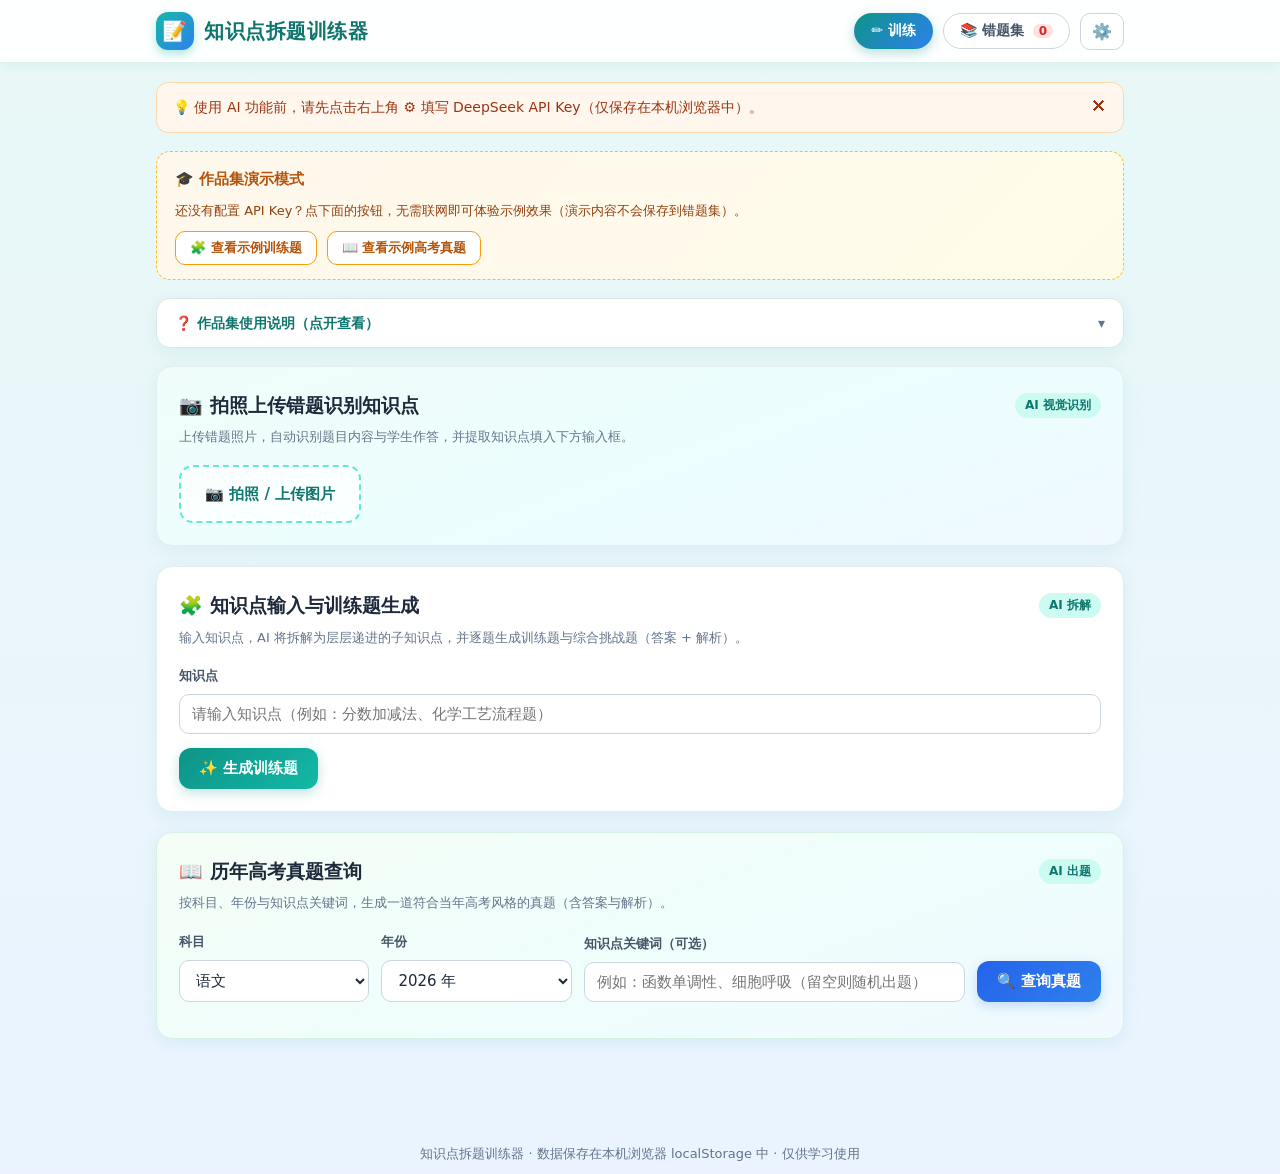
==== demo-知识点拆题训练器/index.html @ c3b42679 "Add demo-知识点拆题训练器/index.html" ====
<!DOCTYPE html>
<html lang="zh-CN">
<head>
<meta charset="UTF-8">
<meta name="viewport" content="width=device-width, initial-scale=1.0">
<title>知识点拆题训练器</title>
<style>
:root{
  --primary:#0d9488;
  --primary-dark:#0f766e;
  --primary-light:#ccfbf1;
  --blue:#2f80ed;
  --ink:#1e293b;
  --ink-2:#475569;
  --muted:#64748b;
  --danger:#ef4444;
  --radius:16px;
  --shadow:0 4px 18px rgba(13,148,136,.08);
}
*{box-sizing:border-box;margin:0;padding:0}
html{scroll-behavior:smooth}
body{
  font-family:"PingFang SC","Microsoft YaHei","Hiragino Sans GB","Segoe UI",system-ui,-apple-system,sans-serif;
  background:linear-gradient(180deg,#e8f8f6 0%,#eaf3ff 100%);
  color:var(--ink);
  min-height:100vh;
  line-height:1.75;
}
/* ===== 顶栏 ===== */
.app-header{
  position:sticky;top:0;z-index:50;
  background:rgba(255,255,255,.92);
  backdrop-filter:blur(8px);
  box-shadow:0 2px 12px rgba(15,118,110,.08);
}
.header-inner{
  max-width:1000px;margin:0 auto;padding:12px 16px;
  display:flex;align-items:center;gap:10px;flex-wrap:wrap;
}
.brand{display:flex;align-items:center;gap:10px;font-size:20px;font-weight:800;color:var(--primary-dark);letter-spacing:.5px}
.brand .logo{
  width:38px;height:38px;border-radius:12px;flex:none;
  background:linear-gradient(135deg,#14b8a6,#2f80ed);
  display:flex;align-items:center;justify-content:center;font-size:20px;color:#fff;
  box-shadow:0 4px 10px rgba(20,184,166,.35);
}
.nav-spacer{flex:1}
.nav-btn{
  border:1px solid #cbd5e1;background:#fff;color:var(--ink-2);
  border-radius:999px;padding:8px 16px;font-size:14px;cursor:pointer;
  transition:.2s;font-weight:600;font-family:inherit;
}
.nav-btn:hover{border-color:var(--primary);color:var(--primary)}
.nav-btn.active{
  background:linear-gradient(135deg,#0d9488,#2f80ed);color:#fff;border-color:transparent;
  box-shadow:0 4px 12px rgba(13,148,136,.3);
}
.nav-btn .badge{
  display:inline-block;min-width:20px;padding:0 6px;margin-left:4px;
  border-radius:999px;background:#fee2e2;color:#dc2626;font-size:12px;font-weight:700;
}
.nav-btn.active .badge{background:#fff;color:var(--primary-dark)}
.icon-btn{
  background:#fff;border:1px solid #cbd5e1;border-radius:10px;padding:8px 11px;
  font-size:16px;cursor:pointer;transition:.2s;
}
.icon-btn:hover{border-color:var(--primary);transform:rotate(10deg)}
/* ===== 布局 ===== */
.container{max-width:1000px;margin:0 auto;padding:20px 16px 50px}
.view{display:none}
.view.active{display:block;animation:fadeIn .25s ease}
@keyframes fadeIn{from{opacity:0;transform:translateY(6px)}to{opacity:1;transform:none}}
.notice{
  display:flex;gap:10px;align-items:center;flex-wrap:wrap;
  background:#fff7ed;border:1px solid #fed7aa;color:#9a3412;
  border-radius:12px;padding:12px 16px;margin-bottom:18px;font-size:14px;
}
.notice .close{margin-left:auto;cursor:pointer;background:none;border:none;font-size:16px;color:#9a3412}
/* ===== 卡片 ===== */
.card{
  background:#fff;border-radius:var(--radius);box-shadow:var(--shadow);
  padding:22px;margin-bottom:20px;border:1px solid #e2eef0;
}
.card h2{font-size:19px;font-weight:800;display:flex;align-items:center;gap:8px;flex-wrap:wrap;margin-bottom:4px}
.card .sub{color:var(--muted);font-size:13px;margin-bottom:16px}
.card.photo-card{background:linear-gradient(160deg,#f0fdfa 0%,#ecfeff 55%,#f0f9ff 100%)}
.card.exam-card{background:linear-gradient(160deg,#f4fdf6 0%,#effefc 55%,#f0f9ff 100%);border-color:#d7f0e2}
.tag{
  display:inline-block;font-size:12px;font-weight:700;color:var(--primary-dark);
  background:var(--primary-light);border-radius:999px;padding:2px 10px;margin-left:auto;flex:none;
}
/* ===== 按钮 ===== */
.btn{
  display:inline-flex;align-items:center;justify-content:center;gap:6px;
  border:none;cursor:pointer;border-radius:12px;padding:11px 20px;
  font-size:15px;font-weight:700;transition:.2s;color:#fff;font-family:inherit;
  background:linear-gradient(135deg,#0d9488,#14b8a6);
  box-shadow:0 4px 12px rgba(13,148,136,.25);
}
.btn:hover:not(:disabled){transform:translateY(-1px);box-shadow:0 6px 16px rgba(13,148,136,.35)}
.btn:disabled{opacity:.65;cursor:not-allowed;transform:none;box-shadow:none}
.btn.blue{background:linear-gradient(135deg,#2563eb,#2f80ed);box-shadow:0 4px 12px rgba(47,128,237,.25)}
.btn.outline{background:#fff;color:var(--primary-dark);border:1.5px solid var(--primary);box-shadow:none}
.btn.danger{background:linear-gradient(135deg,#f43f5e,#ef4444);box-shadow:0 4px 12px rgba(239,68,68,.22)}
.btn.sm{padding:7px 14px;font-size:13px;border-radius:10px}
/* ===== 上传 ===== */
.upload-row{display:flex;gap:12px;flex-wrap:wrap}
.upload-btn{
  display:inline-flex;align-items:center;gap:8px;
  border:2px dashed #5eead4;background:rgba(255,255,255,.72);
  color:var(--primary-dark);font-weight:700;font-size:15px;
  border-radius:14px;padding:14px 24px;cursor:pointer;transition:.2s;
}
.upload-btn:hover{background:#ccfbf1;border-color:var(--primary)}
.upload-btn input{display:none}
.preview-wrap{margin-top:16px;display:none}
.preview-wrap.show{display:flex;gap:16px;align-items:flex-start;flex-wrap:wrap}
.preview-box{position:relative}
.preview-box img{
  max-width:260px;width:100%;border-radius:12px;display:block;
  border:1px solid #d1e6e3;box-shadow:0 4px 12px rgba(13,148,136,.12);
}
.clear-img{
  position:absolute;top:-8px;right:-8px;width:26px;height:26px;border-radius:50%;
  background:#ef4444;color:#fff;border:none;cursor:pointer;font-size:14px;line-height:1;
  box-shadow:0 2px 6px rgba(239,68,68,.4);
}
.recognize-status{font-size:13px;color:var(--muted);margin-top:10px}
.recognize-status.err{color:#dc2626;font-weight:600}
.recognize-status.ok{color:#059669;font-weight:600}
/* ===== 表单 ===== */
.field{margin-bottom:14px}
.field label{display:block;font-size:13px;font-weight:700;color:var(--ink-2);margin-bottom:6px}
input[type=text],input[type=password],select,textarea{
  width:100%;border:1.5px solid #cbd5e1;border-radius:10px;padding:10px 12px;
  font-size:15px;font-family:inherit;color:var(--ink);background:#fff;transition:.2s;
}
input:focus,select:focus,textarea:focus{outline:none;border-color:var(--primary);box-shadow:0 0 0 3px rgba(13,148,136,.15)}
textarea{resize:vertical;min-height:64px}
.readonly-field{background:#f8fafc;border-color:#e2e8f0;color:var(--ink-2)}
.grid-2{display:grid;grid-template-columns:1fr 1fr;gap:14px}
@media(max-width:640px){.grid-2{grid-template-columns:1fr}}
/* ===== 输出区 ===== */
.output{
  margin-top:18px;border-radius:14px;border:1px solid #dbe7e9;background:#fbfefe;
  padding:18px;max-height:500px;overflow-y:auto;font-size:15px;
}
.output:empty{display:none}
.markdown-body h2{font-size:18px;margin:16px 0 8px;padding-left:10px;border-left:4px solid var(--primary);color:var(--primary-dark)}
.markdown-body h3{font-size:16px;margin:14px 0 6px;color:var(--blue)}
.markdown-body h4{font-size:15px;margin:12px 0 6px;color:var(--primary-dark)}
.markdown-body p{margin:6px 0}
.markdown-body ul,.markdown-body ol{margin:6px 0 6px 22px}
.markdown-body li{margin:3px 0}
.markdown-body strong{color:var(--primary-dark)}
.markdown-body code{background:#eef2ff;color:#4338ca;border-radius:4px;padding:1px 5px;font-size:13px}
.markdown-body pre{background:#0f172a;color:#e2e8f0;border-radius:10px;padding:12px;overflow-x:auto;margin:8px 0}
.markdown-body pre code{background:none;color:inherit;padding:0}
.placeholder{color:var(--muted);text-align:center;padding:28px 10px;font-size:14px}
.error-box{
  background:#fef2f2;border:1px solid #fecaca;color:#b91c1c;
  border-radius:10px;padding:12px 14px;font-size:14px;
}
.big-spinner{
  width:34px;height:34px;border:4px solid #c7f5ec;border-top-color:var(--primary);
  border-radius:50%;margin:0 auto 12px;animation:spin .8s linear infinite;
}
@keyframes spin{to{transform:rotate(360deg)}}
/* ===== 真题查询行 ===== */
.exam-row{display:grid;grid-template-columns:1fr 1fr 2fr auto;gap:12px;align-items:end}
@media(max-width:760px){.exam-row{grid-template-columns:1fr 1fr}}
@media(max-width:520px){.exam-row{grid-template-columns:1fr}}
/* ===== 错题集 ===== */
.collection-head{display:flex;align-items:center;gap:10px;flex-wrap:wrap;margin-bottom:18px}
.collection-head h2{font-size:20px;color:var(--primary-dark)}
.collection-head .badge{
  display:inline-block;min-width:22px;padding:2px 8px;border-radius:999px;
  background:var(--primary-light);color:var(--primary-dark);font-size:13px;font-weight:700;
}
.empty-state{
  text-align:center;padding:56px 20px;color:var(--muted);
  background:#fff;border-radius:var(--radius);border:2px dashed #c7d6d8;font-size:15px;
}
.empty-state .icon{font-size:52px;margin-bottom:12px}
.record-card{
  background:#fff;border-radius:var(--radius);box-shadow:var(--shadow);
  border:1px solid #e2eef0;padding:16px;margin-bottom:14px;
  display:flex;gap:16px;align-items:flex-start;flex-wrap:wrap;
}
.record-card .thumb{
  width:150px;max-width:100%;border-radius:10px;overflow:hidden;flex:none;
  background:#f1f5f9;border:1px solid #e2e8f0;
}
.record-card .thumb img{width:150px;max-width:100%;height:auto;display:block}
.record-card .thumb .no-img{height:84px;display:flex;align-items:center;justify-content:center;font-size:30px;color:#94a3b8}
.record-info{flex:1;min-width:220px}
.record-info .kp{font-weight:800;font-size:16px;color:var(--primary-dark);margin-bottom:4px}
.record-info .date{font-size:13px;color:var(--muted);margin-bottom:10px}
.record-actions{display:flex;gap:8px;flex:none}
@media(max-width:520px){.record-actions{width:100%}.record-actions .btn{flex:1}}
.collection-foot{margin-top:22px;text-align:center}
/* ===== 弹窗 ===== */
.modal-overlay{
  position:fixed;inset:0;background:rgba(15,23,42,.5);z-index:100;
  display:none;align-items:center;justify-content:center;padding:16px;
  backdrop-filter:blur(2px);
}
.modal-overlay.show{display:flex}
.modal{
  background:#fff;border-radius:18px;width:100%;max-width:680px;max-height:88vh;
  display:flex;flex-direction:column;overflow:hidden;box-shadow:0 20px 50px rgba(0,0,0,.25);
  animation:pop .2s ease;
}
@keyframes pop{from{transform:scale(.94);opacity:0}to{transform:scale(1);opacity:1}}
.modal-head{
  display:flex;align-items:center;gap:10px;padding:14px 20px;flex:none;
  border-bottom:1px solid #e2e8f0;background:linear-gradient(135deg,#f0fdfa,#eff6ff);
}
.modal-head h3{font-size:17px;flex:1}
.modal-close{background:none;border:none;font-size:22px;cursor:pointer;color:var(--muted);line-height:1}
.modal-close:hover{color:var(--danger)}
.modal-body{padding:18px 20px;overflow-y:auto;font-size:15px}
.modal-foot{padding:14px 20px;border-top:1px solid #e2e8f0;display:flex;gap:10px;justify-content:flex-end;flex:none}
.modal-overlay.confirm .modal{max-width:420px}
.confirm-msg{font-size:15px;color:var(--ink-2)}
/* ===== Toast ===== */
.toast{
  position:fixed;left:50%;bottom:28px;transform:translateX(-50%) translateY(20px);
  background:#0f172a;color:#fff;padding:11px 20px;border-radius:999px;
  font-size:14px;box-shadow:0 8px 24px rgba(0,0,0,.25);z-index:200;
  opacity:0;pointer-events:none;transition:.3s;max-width:90vw;text-align:center;
}
.toast.show{opacity:1;transform:translateX(-50%) translateY(0)}
.toast.success{background:#059669}
.toast.error{background:#dc2626}
.demo-bar{
  display:flex;flex-direction:column;gap:8px;
  background:linear-gradient(135deg,#fff7ed,#fefce8);
  border:1px dashed #fbbf24;border-radius:14px;padding:14px 18px;margin-bottom:18px;
}
.demo-bar .demo-title{font-weight:800;color:#b45309;font-size:15px}
.demo-bar p{font-size:13px;color:#92400e;margin:0}
.demo-btns{display:flex;gap:10px;flex-wrap:wrap}
.demo-bar .btn.outline{border-color:#f59e0b;color:#b45309}
.demo-bar .btn.outline:hover{background:#fef3c7}
.help-card{
  background:#fff;border:1px solid #dbe7e9;border-radius:14px;
  padding:12px 18px;margin-bottom:18px;box-shadow:var(--shadow);
}
.help-card summary{
  cursor:pointer;font-weight:700;color:var(--primary-dark);font-size:14px;
  list-style:none;display:flex;align-items:center;gap:6px;
}
.help-card summary::-webkit-details-marker{display:none}
.help-card summary::after{content:"▾";margin-left:auto;color:var(--muted);transition:.2s}
.help-card[open] summary::after{transform:rotate(180deg)}
.help-card ol{margin:10px 0 4px 20px;font-size:14px;color:var(--ink-2)}
.help-card li{margin:6px 0}
.help-card code{background:#eef2ff;color:#4338ca;border-radius:4px;padding:1px 5px;font-size:13px}
.demo-note{font-size:12px;color:var(--muted);margin-top:12px;padding-top:10px;border-top:1px dashed #dbe7e9;font-style:italic}
footer{margin-top:26px;text-align:center;color:var(--muted);font-size:13px;padding:8px}
</style>
</head><body>

<header class="app-header">
  <div class="header-inner">
    <div class="brand"><span class="logo">📝</span>知识点拆题训练器</div>
    <div class="nav-spacer"></div>
    <button class="nav-btn active" id="navTrainBtn">✏️ 训练</button>
    <button class="nav-btn" id="navCollectionBtn">📚 错题集 <span class="badge" id="collBadge">0</span></button>
    <button class="icon-btn" id="settingsBtn" title="设置" aria-label="设置">⚙️</button>
  </div>
</header>

<main class="container">
  <div class="notice" id="apiNotice">
    <span>💡 使用 AI 功能前，请先点击右上角 <b>⚙️</b> 填写 DeepSeek API Key（仅保存在本机浏览器中）。</span>
    <button class="close" type="button" aria-label="关闭提示">✕</button>
  </div>

  <div class="demo-bar" id="demoBar">
    <div class="demo-title">🎓 作品集演示模式</div>
    <p>还没有配置 API Key？点下面的按钮，无需联网即可体验示例效果（演示内容不会保存到错题集）。</p>
    <div class="demo-btns">
      <button class="btn outline sm" id="demoTrainBtn" type="button">🧩 查看示例训练题</button>
      <button class="btn outline sm" id="demoExamBtn" type="button">📖 查看示例高考真题</button>
    </div>
  </div>

  <details class="help-card" id="helpCard">
    <summary>❓ 作品集使用说明（点开查看）</summary>
    <ol>
      <li>这是一个<b>单文件网页</b>：把本文件发给任何人，用浏览器双击即可打开，无需安装任何软件。</li>
      <li>AI 生成功能需要 DeepSeek API Key：点右上角 <b>⚙️ 设置</b> 填写并保存（Key 只保存在本机浏览器，不会上传到任何服务器）。</li>
      <li>没有 Key 时，可先使用上面的「作品集演示模式」查看内置示例效果。</li>
      <li>想生成网址发给别人：把本文件拖到 <b>Netlify Drop</b>（app.netlify.com/drop），或上传到 <b>GitHub Pages</b> / <b>Gitee Pages</b>，即可获得可分享的网址。</li>
      <li>错题记录与图片保存在浏览器 localStorage 中，清除浏览器数据会一并删除，请注意。</li>
    </ol>
  </details>

  <!-- ===== 训练视图 ===== -->
  <div class="view active" id="viewTrain">

    <!-- 模块1：拍照上传错题识别知识点 -->
    <section class="card photo-card">
      <h2>📷 拍照上传错题识别知识点 <span class="tag">AI 视觉识别</span></h2>
      <p class="sub">上传错题照片，自动识别题目内容与学生作答，并提取知识点填入下方输入框。</p>
      <div class="upload-row">
        <label class="upload-btn">📷 拍照 / 上传图片
          <input type="file" id="imageInput" accept="image/*">
        </label>
      </div>
      <div class="preview-wrap" id="previewWrap">
        <div class="preview-box">
          <img id="previewImg" alt="错题图片预览">
          <button class="clear-img" id="clearImgBtn" title="清除图片" type="button">✕</button>
        </div>
        <div style="flex:1;min-width:220px">
          <button class="btn outline sm" id="recognizeBtn">🔄 重新识别</button>
          <div class="recognize-status" id="recognizeStatus">上传图片后将自动识别知识点…</div>
        </div>
      </div>
      <div class="grid-2" id="recognizeResult" style="display:none;margin-top:18px">
        <div class="field" style="grid-column:1/-1">
          <label>📄 题目原文（识别结果）</label>
          <textarea id="recQuestion" rows="4" class="readonly-field" readonly placeholder="识别到的题目原文"></textarea>
        </div>
        <div class="field">
          <label>✍️ 学生答案</label>
          <input type="text" id="recStudent" class="readonly-field" readonly placeholder="—">
        </div>
        <div class="field">
          <label>✅ 正确答案</label>
          <input type="text" id="recCorrect" class="readonly-field" readonly placeholder="—">
        </div>
      </div>
    </section>

    <!-- 模块2：知识点输入与训练题生成 -->
    <section class="card">
      <h2>🧩 知识点输入与训练题生成 <span class="tag">AI 拆解</span></h2>
      <p class="sub">输入知识点，AI 将拆解为层层递进的子知识点，并逐题生成训练题与综合挑战题（答案 + 解析）。</p>
      <div class="field">
        <label for="kpInput">知识点</label>
        <input type="text" id="kpInput" placeholder="请输入知识点（例如：分数加减法、化学工艺流程题）">
      </div>
      <button class="btn" id="genBtn" type="button">✨ 生成训练题</button>
      <div class="output markdown-body" id="trainOutput"></div>
    </section>

    <!-- 模块3：历年高考真题查询 -->
    <section class="card exam-card">
      <h2>📖 历年高考真题查询 <span class="tag">AI 出题</span></h2>
      <p class="sub">按科目、年份与知识点关键词，生成一道符合当年高考风格的真题（含答案与解析）。</p>
      <div class="exam-row">
        <div class="field">
          <label for="subjectSel">科目</label>
          <select id="subjectSel"></select>
        </div>
        <div class="field">
          <label for="yearSel">年份</label>
          <select id="yearSel"></select>
        </div>
        <div class="field">
          <label for="keywordInput">知识点关键词（可选）</label>
          <input type="text" id="keywordInput" placeholder="例如：函数单调性、细胞呼吸（留空则随机出题）">
        </div>
        <div class="field">
          <button class="btn blue" id="examBtn" type="button" style="width:100%">🔍 查询真题</button>
        </div>
      </div>
      <div class="output markdown-body" id="examOutput"></div>
    </section>
  </div>

  <!-- ===== 错题集视图 ===== -->
  <div class="view" id="viewCollection">
    <div class="collection-head">
      <h2>📚 错题集</h2>
      <span class="badge" id="collBadge2">0</span>
      <div class="nav-spacer"></div>
    </div>
    <div id="collectionList"></div>
    <div class="collection-foot">
      <button class="btn danger" id="clearAllBtn" type="button">🗑️ 清空全部</button>
    </div>
  </div>
</main>

<footer>知识点拆题训练器 · 数据保存在本机浏览器 localStorage 中 · 仅供学习使用</footer>

<!-- ===== 详情弹窗 ===== -->
<div class="modal-overlay" id="detailModal">
  <div class="modal">
    <div class="modal-head">
      <h3 id="detailTitle">📄 错题详情</h3>
      <button class="modal-close" type="button" aria-label="关闭">✕</button>
    </div>
    <div class="modal-body">
      <div class="markdown-body" id="detailBody"></div>
    </div>
  </div>
</div>

<!-- ===== 确认弹窗 ===== -->
<div class="modal-overlay confirm" id="confirmModal">
  <div class="modal">
    <div class="modal-head">
      <h3 id="confirmTitle">确认操作</h3>
      <button class="modal-close" type="button" aria-label="关闭">✕</button>
    </div>
    <div class="modal-body"><p class="confirm-msg" id="confirmMsg"></p></div>
    <div class="modal-foot">
      <button class="btn outline sm" id="confirmCancel" type="button">取消</button>
      <button class="btn danger sm" id="confirmOk" type="button">确定</button>
    </div>
  </div>
</div>

<!-- ===== 设置弹窗 ===== -->
<div class="modal-overlay" id="settingsModal">
  <div class="modal">
    <div class="modal-head">
      <h3>⚙️ 设置</h3>
      <button class="modal-close" type="button" aria-label="关闭">✕</button>
    </div>
    <div class="modal-body">
      <div class="field">
        <label for="apiKeyInput">DeepSeek API Key</label>
        <input type="password" id="apiKeyInput" placeholder="sk-..." autocomplete="off">
      </div>
      <div class="field">
        <label for="apiBaseInput">API 地址</label>
        <input type="text" id="apiBaseInput" placeholder="https://api.deepseek.com">
      </div>
      <div class="field">
        <label for="modelInput">模型名称</label>
        <input type="text" id="modelInput" placeholder="deepseek-chat">
      </div>
      <p style="font-size:13px;color:var(--muted)">🔒 以上设置仅保存在当前浏览器的 localStorage 中，不会上传到其他服务器。若你的 DeepSeek 服务支持视觉模型，可在“模型名称”中填写对应模型以启用图片识别。</p>
    </div>
    <div class="modal-foot">
      <button class="btn outline sm" data-close="settingsModal" type="button">取消</button>
      <button class="btn sm" id="saveSettingsBtn" type="button">💾 保存设置</button>
    </div>
  </div>
</div>
<script>
'use strict';
/* ===================== 常量与全局状态 ===================== */
var LS_KEY='kpt_api_key';
var LS_BASE='kpt_api_base';
var LS_MODEL='kpt_model';
var LS_ITEMS='kpt_error_items';

var currentImageSend=null;   // 用于发送识别的压缩图片（Base64）
var currentImageStore=null;  // 用于预览与存入错题集的压缩图片（Base64）
var confirmAction=null;

function $(id){ return document.getElementById(id); }

/* ===================== 工具函数 ===================== */
function escapeHtml(s){
  return String(s==null?'':s)
    .replace(/&/g,'&amp;').replace(/</g,'&lt;').replace(/>/g,'&gt;')
    .replace(/"/g,'&quot;').replace(/'/g,'&#39;');
}
function inlineMd(text){
  return escapeHtml(text)
    .replace(/`([^`]+)`/g,'<code>$1</code>')
    .replace(/\*\*([^*]+)\*\*/g,'<strong>$1</strong>')
    .replace(/\*([^*]+)\*/g,'<em>$1</em>');
}
function renderMarkdown(md){
  if(!md) return '';
  var lines=String(md).replace(/\r\n?/g,'\n').split('\n');
  var html='', inCode=false, code=[], listType=null, para=[];
  function closeList(){ if(listType){ html+=(listType==='ul'?'</ul>':'</ol>'); listType=null; } }
  function flushPara(){
    if(para.length){
      html+='<p>'+para.map(function(l){ return inlineMd(l.replace(/\\\s*$/,'')); }).join('<br>')+'</p>';
      para=[];
    }
  }
  function flushCode(){ if(inCode){ html+='<pre><code>'+escapeHtml(code.join('\n'))+'</code></pre>'; code=[]; inCode=false; } }
  for(var i=0;i<lines.length;i++){
    var raw=lines[i];
    if(/^\s*```/.test(raw)){
      if(inCode){ flushCode(); } else { flushPara(); closeList(); inCode=true; }
      continue;
    }
    if(inCode){ code.push(raw); continue; }
    var t=raw.trim();
    if(!t){ flushPara(); closeList(); continue; }
    var h=t.match(/^(#{1,6})\s+(.*)$/);
    if(h){
      flushPara(); closeList();
      html+='<h'+h[1].length+'>'+inlineMd(h[2])+'</h'+h[1].length+'>';
      continue;
    }
    var ul=t.match(/^[-*+]\s+(.*)$/);
    if(ul){
      flushPara();
      if(listType!=='ul'){ closeList(); html+='<ul>'; listType='ul'; }
      html+='<li>'+inlineMd(ul[1])+'</li>';
      continue;
    }
    var ol=t.match(/^\d+[.)]\s+(.*)$/);
    if(ol){
      flushPara();
      if(listType!=='ol'){ closeList(); html+='<ol>'; listType='ol'; }
      html+='<li>'+inlineMd(ol[1])+'</li>';
      continue;
    }
    closeList();
    para.push(t);
  }
  flushPara(); closeList(); flushCode();
  return html;
}
function parseJson(text){
  if(!text) return null;
  text=String(text).trim().replace(/^```(?:json)?\s*/i,'').replace(/```\s*$/,'').trim();
  try{ return JSON.parse(text); }catch(e){}
  var s=text.indexOf('{'), e=text.lastIndexOf('}');
  if(s>-1 && e>s){ try{ return JSON.parse(text.slice(s,e+1)); }catch(e2){} }
  return null;
}
function toast(msg,type){
  var el=document.createElement('div');
  el.className='toast '+(type||'');
  el.textContent=msg;
  document.body.appendChild(el);
  requestAnimationFrame(function(){ el.classList.add('show'); });
  setTimeout(function(){ el.classList.remove('show'); setTimeout(function(){ el.remove(); },320); },2600);
}
function setLoading(btn,loading,text){
  if(loading){
    btn.dataset.orig=btn.textContent;
    btn.disabled=true;
    if(text) btn.textContent=text;
  }else{
    btn.disabled=false;
    btn.textContent=btn.dataset.orig||btn.textContent;
  }
}
function formatDate(ts){
  var d=new Date(ts);
  function p(n){ return String(n).padStart(2,'0'); }
  return d.getFullYear()+'-'+p(d.getMonth()+1)+'-'+p(d.getDate())+' '+p(d.getHours())+':'+p(d.getMinutes());
}
function setStatus(text,type){
  var el=$('recognizeStatus');
  el.textContent=text;
  el.className='recognize-status'+(type==='err'?' err':(type==='ok'?' ok':''));
}

/* ===================== localStorage 错题集 ===================== */
function getItems(){
  try{ return JSON.parse(localStorage.getItem(LS_ITEMS)||'[]'); }
  catch(e){ return []; }
}
function saveItems(items){
  try{ localStorage.setItem(LS_ITEMS,JSON.stringify(items)); return true; }
  catch(e){ toast('保存失败：浏览器存储空间不足，请删除部分记录','error'); return false; }
}
function updateBadges(){
  var n=getItems().length;
  $('collBadge').textContent=n;
  $('collBadge2').textContent=n;
}
function addRecord(rec){
  var items=getItems();
  rec.id='r'+Date.now().toString(36)+Math.random().toString(36).slice(2,6);
  items.unshift(rec);
  if(items.length>20){ items.length=20; toast('已保存，并自动清理了最早的部分记录'); }
  saveItems(items);
  updateBadges();
}

/* ===================== DeepSeek API ===================== */
function getApiConfig(){
  return {
    key:(localStorage.getItem(LS_KEY)||'').trim(),
    base:(localStorage.getItem(LS_BASE)||'https://api.deepseek.com').trim().replace(/\/+$/,''),
    model:(localStorage.getItem(LS_MODEL)||'deepseek-chat').trim()||'deepseek-chat'
  };
}
function callDeepSeek(messages){
  var cfg=getApiConfig();
  if(!cfg.key) return Promise.reject(new Error('请先在 ⚙️ 设置 中填写 DeepSeek API Key'));
  return fetch(cfg.base+'/chat/completions',{
    method:'POST',
    headers:{'Content-Type':'application/json','Authorization':'Bearer '+cfg.key},
    body:JSON.stringify({model:cfg.model,messages:messages,temperature:0.7,max_tokens:4096})
  }).then(function(res){
    if(!res.ok){
      return res.json().then(function(j){
        var msg='API 请求失败（HTTP '+res.status+'）';
        if(j&&j.error&&j.error.message) msg=j.error.message;
        throw new Error(msg);
      });
    }
    return res.json();
  }).then(function(j){
    var content=j&&j.choices&&j.choices[0]&&j.choices[0].message?j.choices[0].message.content:'';
    if(!content) throw new Error('AI 未返回有效内容，请重试');
    return content;
  });
}

/* ===================== 图片处理 ===================== */
function readFileAsDataURL(file){
  return new Promise(function(resolve,reject){
    var fr=new FileReader();
    fr.onload=function(){ resolve(fr.result); };
    fr.onerror=function(){ reject(new Error('读取文件失败')); };
    fr.readAsDataURL(file);
  });
}
function compressImage(dataUrl,maxW,quality){
  return new Promise(function(resolve){
    var img=new Image();
    img.onload=function(){
      try{
        var scale=Math.min(1,maxW/img.width);
        var w=Math.max(1,Math.round(img.width*scale));
        var h=Math.max(1,Math.round(img.height*scale));
        var canvas=document.createElement('canvas');
        canvas.width=w; canvas.height=h;
        canvas.getContext('2d').drawImage(img,0,0,w,h);
        resolve(canvas.toDataURL('image/jpeg',quality));
      }catch(e){ resolve(dataUrl); }
    };
    img.onerror=function(){ resolve(dataUrl); };
    img.src=dataUrl;
  });
}

/* ===================== 模块1：拍照识别 ===================== */
$('imageInput').addEventListener('change',function(e){
  var file=e.target.files&&e.target.files[0];
  e.target.value='';
  if(!file) return;
  if(!/^image\//.test(file.type)){ toast('请选择图片文件','error'); return; }
  setStatus('正在处理图片…','');
  readFileAsDataURL(file).then(function(raw){
    return Promise.all([
      compressImage(raw,1100,0.8),
      compressImage(raw,720,0.68)
    ]).then(function(arr){
      currentImageSend=arr[0];
      currentImageStore=arr[1];
      $('previewImg').src=currentImageStore;
      $('previewWrap').classList.add('show');
      $('recognizeResult').style.display='none';
      $('recQuestion').value=''; $('recStudent').value=''; $('recCorrect').value='';
      setStatus('上传成功，正在自动识别知识点…','');
      return recognizeImage();
    });
  }).catch(function(err){
    setStatus('图片处理失败：'+err.message,'err');
  });
});
function recognizeImage(){
  if(!currentImageSend){ toast('请先上传图片','error'); return; }
  var btn=$('recognizeBtn');
  setLoading(btn,true,'正在识别…');
  setStatus('AI 正在识别图片内容，请稍候…','');
  var prompt='你是一位经验丰富的中小学教师。请仔细分析这张学生错题图片，提取以下信息，并只输出一个 JSON 对象（不要输出任何其他文字或 Markdown 代码块标记）：{"question":"题目原文","student_answer":"学生答案（没有则为空字符串）","correct_answer":"正确答案（无法判断则为空字符串）","knowledge_points":["最可能出错的知识点名称","其他相关知识点（可选）"]}';
  callDeepSeek([{role:'user',content:[
    {type:'text',text:prompt},
    {type:'image_url',image_url:{url:currentImageSend}}
  ]}]).then(function(content){
    var data=parseJson(content);
    if(!data||(!data.question&&!data.knowledge_points)) throw new Error('未能从图片中提取有效信息');
    $('recQuestion').value=data.question||'';
    $('recStudent').value=data.student_answer||'';
    $('recCorrect').value=data.correct_answer||'';
    $('recognizeResult').style.display='grid';
    var kps=Array.isArray(data.knowledge_points)?data.knowledge_points.filter(Boolean):[];
    if(kps.length){
      $('kpInput').value=kps.join('、');
      setStatus('✅ 识别成功，知识点已自动填入下方输入框','ok');
      toast('识别成功，知识点已自动填入','success');
    }else{
      $('kpInput').value='';
      setStatus('识别到题目，但未能确定知识点，请手动输入知识点','err');
    }
  }).catch(function(err){
    $('recognizeResult').style.display='none';
    $('recQuestion').value=''; $('recStudent').value=''; $('recCorrect').value='';
    var isVision=/image|vision|multimodal|unsupported|not support|not_supported/i.test(err.message||'');
    setStatus('未能识别，请手动输入知识点。'+(isVision?'（当前模型不支持图片输入，可在 ⚙️ 设置中更换支持视觉的模型）':''),'err');
    if(!isVision) toast('识别失败：'+err.message,'error');
  }).finally(function(){
    setLoading(btn,false,'重新识别');
  });
}
$('recognizeBtn').addEventListener('click',recognizeImage);
$('clearImgBtn').addEventListener('click',function(){
  currentImageSend=null;
  currentImageStore=null;
  $('previewWrap').classList.remove('show');
  $('recognizeResult').style.display='none';
  setStatus('已清除图片，可重新上传','');
});

/* ===================== 模块2：训练题生成 ===================== */
function buildTrainPrompt(kp){
  return '你是一位资深中学教师，擅长知识点拆解教学。请把知识点「'+kp+'」拆解为 3-5 个由浅入深、层层递进的子知识点，并为每个子知识点生成一道练习题（每题必须包含题目、答案、解析），最后再生成一道综合运用题（包含题目、答案、解析）。\n\n要求：\n1. 题型贴近中考/高考常见题型；\n2. 难度逐级递进；\n3. 题目、答案、解析完整规范；\n4. 严格按以下 Markdown 格式输出，不要输出其他内容：\n\n## 知识点拆解\n- 子知识点1：名称\n- 子知识点2：名称\n- ……\n\n## 专项训练\n### 子知识点1：名称\n题目：……\\\n答案：……\\\n解析：……\n\n### 子知识点2：名称\n题目：……\\\n答案：……\\\n解析：……\n\n（包含全部子知识点）\n\n## 综合挑战\n题目：……\\\n答案：……\\\n解析：……';
}
function generateTraining(){
  var kp=$('kpInput').value.trim();
  if(!kp){ toast('请先输入知识点','error'); $('kpInput').focus(); return; }
  if(!getApiConfig().key){ toast('请先在 ⚙️ 设置 中填写 API Key','error'); openSettings(); return; }
  var btn=$('genBtn'), out=$('trainOutput');
  setLoading(btn,true,'正在生成…');
  out.innerHTML='<div class="placeholder"><div class="big-spinner"></div>AI 正在拆解知识点并生成训练题，请稍候…</div>';
  callDeepSeek([{role:'user',content:buildTrainPrompt(kp)}]).then(function(content){
    out.innerHTML=renderMarkdown(content);
    addRecord({
      image:currentImageStore||'',
      knowledge:kp,
      content:content,
      time:Date.now()
    });
    toast('训练题已生成，并已自动保存到错题集','success');
    $('viewTrain').scrollIntoView({behavior:'smooth',block:'nearest'});
  }).catch(function(err){
    out.innerHTML='<div class="error-box">生成失败：'+escapeHtml(err.message)+'</div>';
  }).finally(function(){
    setLoading(btn,false,'生成训练题');
  });
}
$('genBtn').addEventListener('click',generateTraining);
$('kpInput').addEventListener('keydown',function(e){ if(e.key==='Enter') generateTraining(); });
/* ===================== 模块3：高考真题查询 ===================== */
var SUBJECTS=['语文','数学','英语','物理','化学','生物','历史','地理','政治'];
var YEARS=[2026,2025,2024,2023,2022,2021,2020];
function buildExamPrompt(subject,year,keyword){
  var kw=keyword||'无（请随机选取该科目该年份的典型高频考点）';
  return '你是一位熟悉历年高考命题风格与考纲变化的资深教师。请以「'+year+' 年高考 '+subject+'」为背景，生成一道符合该年份前后高考命题风格的真题。\n知识点关键词：'+kw+'\n\n要求：\n1. 题目需符合该科目该年份的题型特点（如选择题、填空题、解答题等），题干完整规范；\n2. 若为选择题，需给出 A/B/C/D 四个选项；\n3. 严格按以下 Markdown 格式输出，不要输出其他内容：\n\n## 真题\n（题目内容）\n\n## 参考答案\n（答案）\n\n## 解析\n（详细解题步骤与考点分析）';
}
function queryExam(){
  var subject=$('subjectSel').value, year=$('yearSel').value, keyword=$('keywordInput').value.trim();
  if(!getApiConfig().key){ toast('请先在 ⚙️ 设置 中填写 API Key','error'); openSettings(); return; }
  var btn=$('examBtn'), out=$('examOutput');
  setLoading(btn,true,'正在查询…');
  out.innerHTML='<div class="placeholder"><div class="big-spinner"></div>AI 正在生成 '+year+' 年高考 '+subject+' 真题，请稍候…</div>';
  callDeepSeek([{role:'user',content:buildExamPrompt(subject,year,keyword)}]).then(function(content){
    out.innerHTML=renderMarkdown(content);
  }).catch(function(err){
    out.innerHTML='<div class="error-box">查询失败：'+escapeHtml(err.message)+'</div>';
  }).finally(function(){
    setLoading(btn,false,'查询真题');
  });
}
$('examBtn').addEventListener('click',queryExam);

/* ===================== 弹窗 ===================== */
function showModal(id){ $(id).classList.add('show'); document.body.style.overflow='hidden'; }
function hideModal(id){ $(id).classList.remove('show'); document.body.style.overflow=''; }
document.querySelectorAll('.modal-overlay').forEach(function(ov){
  ov.addEventListener('click',function(e){ if(e.target===ov) hideModal(ov.id); });
});
document.querySelectorAll('.modal-close, [data-close]').forEach(function(el){
  el.addEventListener('click',function(){
    var id=el.getAttribute('data-close')||(el.closest('.modal-overlay')?el.closest('.modal-overlay').id:'');
    hideModal(id);
  });
});
function askConfirm(title,msg,onOk){
  $('confirmTitle').textContent=title;
  $('confirmMsg').textContent=msg;
  confirmAction=onOk;
  showModal('confirmModal');
}
$('confirmOk').addEventListener('click',function(){
  hideModal('confirmModal');
  if(confirmAction){ var fn=confirmAction; confirmAction=null; fn(); }
});
$('confirmCancel').addEventListener('click',function(){ hideModal('confirmModal'); confirmAction=null; });

/* ===================== 设置 ===================== */
function openSettings(){
  $('apiKeyInput').value=localStorage.getItem(LS_KEY)||'';
  $('apiBaseInput').value=localStorage.getItem(LS_BASE)||'https://api.deepseek.com';
  $('modelInput').value=localStorage.getItem(LS_MODEL)||'deepseek-chat';
  showModal('settingsModal');
}
$('settingsBtn').addEventListener('click',openSettings);
$('saveSettingsBtn').addEventListener('click',function(){
  localStorage.setItem(LS_KEY,$('apiKeyInput').value.trim());
  localStorage.setItem(LS_BASE,$('apiBaseInput').value.trim()||'https://api.deepseek.com');
  localStorage.setItem(LS_MODEL,$('modelInput').value.trim()||'deepseek-chat');
  hideModal('settingsModal');
  toast('设置已保存','success');
  updateNotice();
});
function updateNotice(){
  var hasKey=!!localStorage.getItem(LS_KEY);
  $('apiNotice').style.display=hasKey?'none':'flex';
  $('demoBar').style.display=hasKey?'none':'flex';
}
$('apiNotice').querySelector('.close').addEventListener('click',function(){ $('apiNotice').style.display='none'; });

/* ===================== 错题集视图 ===================== */
function renderCollection(){
  var list=$('collectionList'), items=getItems();
  if(!items.length){
    list.innerHTML='<div class="empty-state"><div class="icon">📭</div>还没有错题记录，快去上传一道错题吧！</div>';
    $('clearAllBtn').style.display='none';
    return;
  }
  $('clearAllBtn').style.display='inline-flex';
  list.innerHTML=items.map(function(rec){
    var thumb=rec.image
      ?'<img src="'+rec.image+'" alt="错题缩略图">'
      :'<div class="no-img">🖼️</div>';
    return '<div class="record-card">'+
      '<div class="thumb">'+thumb+'</div>'+
      '<div class="record-info">'+
        '<div class="kp">'+escapeHtml(rec.knowledge||'未命名知识点')+'</div>'+
        '<div class="date">🕐 '+formatDate(rec.time)+'</div>'+
        '<button class="btn outline sm" onclick="viewDetail(\''+rec.id+'\')" type="button">📄 查看详情</button>'+
      '</div>'+
      '<div class="record-actions">'+
        '<button class="btn danger sm" onclick="removeItem(\''+rec.id+'\')" type="button" title="删除">🗑️ 删除</button>'+
      '</div>'+
    '</div>';
  }).join('');
}
function viewDetail(id){
  var items=getItems();
  var rec=null;
  for(var i=0;i<items.length;i++){ if(items[i].id===id){ rec=items[i]; break; } }
  if(!rec){ toast('未找到该记录','error'); return; }
  $('detailTitle').textContent='📄 错题详情 · '+(rec.knowledge||'未命名知识点');
  var html='';
  if(rec.image) html+='<div style="text-align:center;margin-bottom:14px"><img src="'+rec.image+'" style="max-width:300px;width:100%;border-radius:10px;border:1px solid #e2e8f0" alt="错题原图"></div>';
  html+='<p style="font-size:13px;color:var(--muted);margin-bottom:12px">保存时间：'+formatDate(rec.time)+'</p>';
  html+=renderMarkdown(rec.content);
  $('detailBody').innerHTML=html;
  showModal('detailModal');
}
function removeItem(id){
  askConfirm('删除记录','确定要删除这条错题记录吗？删除后不可恢复。',function(){
    var items=getItems().filter(function(r){ return r.id!==id; });
    saveItems(items);
    updateBadges();
    renderCollection();
    toast('已删除','success');
  });
}
$('clearAllBtn').addEventListener('click',function(){
  askConfirm('清空全部','确定要清空错题集中的所有记录吗？此操作不可恢复。',function(){
    saveItems([]);
    updateBadges();
    renderCollection();
    toast('已清空错题集','success');
  });
});

/* ===================== 视图切换 ===================== */
function switchView(viewId,btnId){
  document.querySelectorAll('.view').forEach(function(v){ v.classList.remove('active'); });
  document.querySelectorAll('.nav-btn').forEach(function(b){ b.classList.remove('active'); });
  $(viewId).classList.add('active');
  $(btnId).classList.add('active');
  window.scrollTo({top:0,behavior:'smooth'});
}
$('navTrainBtn').addEventListener('click',function(){ switchView('viewTrain','navTrainBtn'); });
$('navCollectionBtn').addEventListener('click',function(){ switchView('viewCollection','navCollectionBtn'); renderCollection(); });


/* ===================== 作品集演示模式（内置示例） ===================== */
var DEMO_TRAIN='## 知识点拆解\n- 子知识点1：同分母分数加减法\n- 子知识点2：异分母分数加减法（通分）\n- 子知识点3：带分数与分数的混合运算\n- 子知识点4：分数加减法应用题\n\n## 专项训练\n### 子知识点1：同分母分数加减法\n题目：计算 3/7 + 2/7 = ？\\\n答案：5/7\\\n解析：同分母分数相加减，分母不变，分子直接相加减：3+2=5，结果为 5/7。\n\n### 子知识点2：异分母分数加减法（通分）\n题目：计算 1/2 + 1/3 = ？\\\n答案：5/6\\\n解析：异分母分数相加减要先通分。2 与 3 的最小公倍数是 6：1/2=3/6，1/3=2/6，所以 3/6+2/6=5/6。\n\n### 子知识点3：带分数与分数的混合运算\n题目：计算 1又1/4 − 3/4 = ？\\\n答案：1/2\\\n解析：1又1/4 = 5/4，5/4 − 3/4 = 2/4，约分得 1/2。\n\n### 子知识点4：分数加减法应用题\n题目：小明喝了一杯牛奶的 1/3，接着又喝了剩下的 1/2，他一共喝了这杯牛奶的几分之几？\\\n答案：2/3\\\n解析：第一次喝 1/3，剩下 2/3；第二次喝剩下的 1/2，即 2/3×1/2=1/3。共喝 1/3+1/3=2/3。\n\n## 综合挑战\n题目：一根绳子长 3/4 米，用去 1/2 米后又接上 1/8 米，现在绳子长多少米？\\\n答案：3/8 米\\\n解析：用去后剩 3/4−1/2=3/4−2/4=1/4 米；再接上 1/8 米：1/4+1/8=2/8+1/8=3/8 米。';

var DEMO_EXAM='## 真题\n已知函数 f(x)=x³−3x+1，则 f(x) 在区间 [0,2] 上的最大值与最小值之和为（　）\nA. −1　　B. 1　　C. 2　　D. 3\n\n## 参考答案\nC（最大值与最小值之和为 2）\n\n## 解析\n求导得 f′(x)=3x²−3=3(x−1)(x+1)。在区间 [0,2] 上，令 f′(x)=0 得 x=1（x=−1 不在区间内）。比较端点与驻点处的函数值：f(0)=1，f(1)=−1，f(2)=3。因此最大值为 3，最小值为 −1，二者之和为 3+(−1)=2，故选 C。本题考点为利用导数研究函数在闭区间上的最值。';

function showDemoTrain(){
  var out=$('trainOutput');
  out.innerHTML=renderMarkdown(DEMO_TRAIN)+'<div class="demo-note">※ 以上为内置演示示例（未调用 AI，也未保存到错题集）。填写 API Key 后点击“生成训练题”即可获得真实内容。</div>';
  switchView('viewTrain','navTrainBtn');
  $('viewTrain').scrollIntoView({behavior:'smooth',block:'nearest'});
  toast('已载入示例训练题（演示模式）','success');
}
function showDemoExam(){
  var out=$('examOutput');
  out.innerHTML=renderMarkdown(DEMO_EXAM)+'<div class="demo-note">※ 以上为内置演示示例（未调用 AI）。填写 API Key 后点击“查询真题”即可获得真实内容。</div>';
  switchView('viewTrain','navTrainBtn');
  $('viewTrain').scrollIntoView({behavior:'smooth',block:'nearest'});
  toast('已载入示例真题（演示模式）','success');
}
$('demoTrainBtn').addEventListener('click',showDemoTrain);
$('demoExamBtn').addEventListener('click',showDemoExam);
/* ===================== 初始化 ===================== */
(function init(){
  SUBJECTS.forEach(function(s){
    var o=document.createElement('option');
    o.value=s; o.textContent=s; $('subjectSel').appendChild(o);
  });
  YEARS.forEach(function(y){
    var o=document.createElement('option');
    o.value=y; o.textContent=y+' 年'; $('yearSel').appendChild(o);
  });
  updateBadges();
  updateNotice();
  renderCollection();
})();
</script>
</body>
</html>
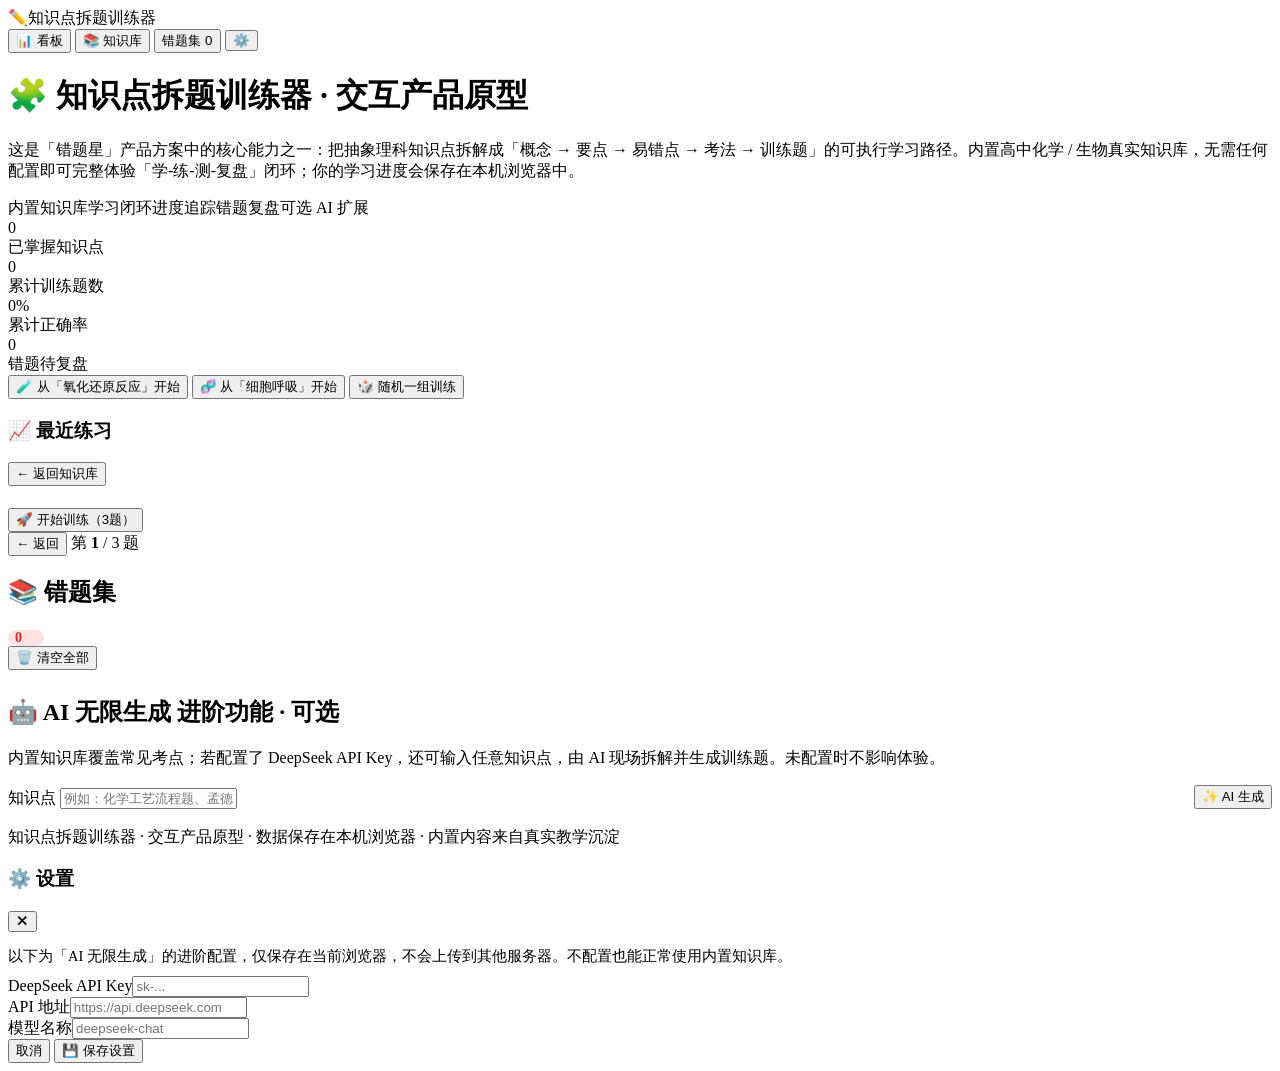
==== commit 4802a373: "Deploy demo-知识点拆题训练器/index.html" ====
--- a/demo-知识点拆题训练器/index.html
+++ b/demo-知识点拆题训练器/index.html
@@ -1,914 +1,154 @@
-<!DOCTYPE html>
-<html lang="zh-CN">
-<head>
-<meta charset="UTF-8">
-<meta name="viewport" content="width=device-width, initial-scale=1.0">
-<title>知识点拆题训练器</title>
-<style>
-:root{
-  --primary:#0d9488;
-  --primary-dark:#0f766e;
-  --primary-light:#ccfbf1;
-  --blue:#2f80ed;
-  --ink:#1e293b;
-  --ink-2:#475569;
-  --muted:#64748b;
-  --danger:#ef4444;
-  --radius:16px;
-  --shadow:0 4px 18px rgba(13,148,136,.08);
-}
-*{box-sizing:border-box;margin:0;padding:0}
-html{scroll-behavior:smooth}
-body{
-  font-family:"PingFang SC","Microsoft YaHei","Hiragino Sans GB","Segoe UI",system-ui,-apple-system,sans-serif;
-  background:linear-gradient(180deg,#e8f8f6 0%,#eaf3ff 100%);
-  color:var(--ink);
-  min-height:100vh;
-  line-height:1.75;
-}
-/* ===== 顶栏 ===== */
-.app-header{
-  position:sticky;top:0;z-index:50;
-  background:rgba(255,255,255,.92);
-  backdrop-filter:blur(8px);
-  box-shadow:0 2px 12px rgba(15,118,110,.08);
-}
-.header-inner{
-  max-width:1000px;margin:0 auto;padding:12px 16px;
-  display:flex;align-items:center;gap:10px;flex-wrap:wrap;
-}
-.brand{display:flex;align-items:center;gap:10px;font-size:20px;font-weight:800;color:var(--primary-dark);letter-spacing:.5px}
-.brand .logo{
-  width:38px;height:38px;border-radius:12px;flex:none;
-  background:linear-gradient(135deg,#14b8a6,#2f80ed);
-  display:flex;align-items:center;justify-content:center;font-size:20px;color:#fff;
-  box-shadow:0 4px 10px rgba(20,184,166,.35);
-}
-.nav-spacer{flex:1}
-.nav-btn{
-  border:1px solid #cbd5e1;background:#fff;color:var(--ink-2);
-  border-radius:999px;padding:8px 16px;font-size:14px;cursor:pointer;
-  transition:.2s;font-weight:600;font-family:inherit;
-}
-.nav-btn:hover{border-color:var(--primary);color:var(--primary)}
-.nav-btn.active{
-  background:linear-gradient(135deg,#0d9488,#2f80ed);color:#fff;border-color:transparent;
-  box-shadow:0 4px 12px rgba(13,148,136,.3);
-}
-.nav-btn .badge{
-  display:inline-block;min-width:20px;padding:0 6px;margin-left:4px;
-  border-radius:999px;background:#fee2e2;color:#dc2626;font-size:12px;font-weight:700;
-}
-.nav-btn.active .badge{background:#fff;color:var(--primary-dark)}
-.icon-btn{
-  background:#fff;border:1px solid #cbd5e1;border-radius:10px;padding:8px 11px;
-  font-size:16px;cursor:pointer;transition:.2s;
-}
-.icon-btn:hover{border-color:var(--primary);transform:rotate(10deg)}
-/* ===== 布局 ===== */
-.container{max-width:1000px;margin:0 auto;padding:20px 16px 50px}
-.view{display:none}
-.view.active{display:block;animation:fadeIn .25s ease}
-@keyframes fadeIn{from{opacity:0;transform:translateY(6px)}to{opacity:1;transform:none}}
-.notice{
-  display:flex;gap:10px;align-items:center;flex-wrap:wrap;
-  background:#fff7ed;border:1px solid #fed7aa;color:#9a3412;
-  border-radius:12px;padding:12px 16px;margin-bottom:18px;font-size:14px;
-}
-.notice .close{margin-left:auto;cursor:pointer;background:none;border:none;font-size:16px;color:#9a3412}
-/* ===== 卡片 ===== */
-.card{
-  background:#fff;border-radius:var(--radius);box-shadow:var(--shadow);
-  padding:22px;margin-bottom:20px;border:1px solid #e2eef0;
-}
-.card h2{font-size:19px;font-weight:800;display:flex;align-items:center;gap:8px;flex-wrap:wrap;margin-bottom:4px}
-.card .sub{color:var(--muted);font-size:13px;margin-bottom:16px}
-.card.photo-card{background:linear-gradient(160deg,#f0fdfa 0%,#ecfeff 55%,#f0f9ff 100%)}
-.card.exam-card{background:linear-gradient(160deg,#f4fdf6 0%,#effefc 55%,#f0f9ff 100%);border-color:#d7f0e2}
-.tag{
-  display:inline-block;font-size:12px;font-weight:700;color:var(--primary-dark);
-  background:var(--primary-light);border-radius:999px;padding:2px 10px;margin-left:auto;flex:none;
-}
-/* ===== 按钮 ===== */
-.btn{
-  display:inline-flex;align-items:center;justify-content:center;gap:6px;
-  border:none;cursor:pointer;border-radius:12px;padding:11px 20px;
-  font-size:15px;font-weight:700;transition:.2s;color:#fff;font-family:inherit;
-  background:linear-gradient(135deg,#0d9488,#14b8a6);
-  box-shadow:0 4px 12px rgba(13,148,136,.25);
-}
-.btn:hover:not(:disabled){transform:translateY(-1px);box-shadow:0 6px 16px rgba(13,148,136,.35)}
-.btn:disabled{opacity:.65;cursor:not-allowed;transform:none;box-shadow:none}
-.btn.blue{background:linear-gradient(135deg,#2563eb,#2f80ed);box-shadow:0 4px 12px rgba(47,128,237,.25)}
-.btn.outline{background:#fff;color:var(--primary-dark);border:1.5px solid var(--primary);box-shadow:none}
-.btn.danger{background:linear-gradient(135deg,#f43f5e,#ef4444);box-shadow:0 4px 12px rgba(239,68,68,.22)}
-.btn.sm{padding:7px 14px;font-size:13px;border-radius:10px}
-/* ===== 上传 ===== */
-.upload-row{display:flex;gap:12px;flex-wrap:wrap}
-.upload-btn{
-  display:inline-flex;align-items:center;gap:8px;
-  border:2px dashed #5eead4;background:rgba(255,255,255,.72);
-  color:var(--primary-dark);font-weight:700;font-size:15px;
-  border-radius:14px;padding:14px 24px;cursor:pointer;transition:.2s;
-}
-.upload-btn:hover{background:#ccfbf1;border-color:var(--primary)}
-.upload-btn input{display:none}
-.preview-wrap{margin-top:16px;display:none}
-.preview-wrap.show{display:flex;gap:16px;align-items:flex-start;flex-wrap:wrap}
-.preview-box{position:relative}
-.preview-box img{
-  max-width:260px;width:100%;border-radius:12px;display:block;
-  border:1px solid #d1e6e3;box-shadow:0 4px 12px rgba(13,148,136,.12);
-}
-.clear-img{
-  position:absolute;top:-8px;right:-8px;width:26px;height:26px;border-radius:50%;
-  background:#ef4444;color:#fff;border:none;cursor:pointer;font-size:14px;line-height:1;
-  box-shadow:0 2px 6px rgba(239,68,68,.4);
-}
-.recognize-status{font-size:13px;color:var(--muted);margin-top:10px}
-.recognize-status.err{color:#dc2626;font-weight:600}
-.recognize-status.ok{color:#059669;font-weight:600}
-/* ===== 表单 ===== */
-.field{margin-bottom:14px}
-.field label{display:block;font-size:13px;font-weight:700;color:var(--ink-2);margin-bottom:6px}
-input[type=text],input[type=password],select,textarea{
-  width:100%;border:1.5px solid #cbd5e1;border-radius:10px;padding:10px 12px;
-  font-size:15px;font-family:inherit;color:var(--ink);background:#fff;transition:.2s;
-}
-input:focus,select:focus,textarea:focus{outline:none;border-color:var(--primary);box-shadow:0 0 0 3px rgba(13,148,136,.15)}
-textarea{resize:vertical;min-height:64px}
-.readonly-field{background:#f8fafc;border-color:#e2e8f0;color:var(--ink-2)}
-.grid-2{display:grid;grid-template-columns:1fr 1fr;gap:14px}
-@media(max-width:640px){.grid-2{grid-template-columns:1fr}}
-/* ===== 输出区 ===== */
-.output{
-  margin-top:18px;border-radius:14px;border:1px solid #dbe7e9;background:#fbfefe;
-  padding:18px;max-height:500px;overflow-y:auto;font-size:15px;
-}
-.output:empty{display:none}
-.markdown-body h2{font-size:18px;margin:16px 0 8px;padding-left:10px;border-left:4px solid var(--primary);color:var(--primary-dark)}
-.markdown-body h3{font-size:16px;margin:14px 0 6px;color:var(--blue)}
-.markdown-body h4{font-size:15px;margin:12px 0 6px;color:var(--primary-dark)}
-.markdown-body p{margin:6px 0}
-.markdown-body ul,.markdown-body ol{margin:6px 0 6px 22px}
-.markdown-body li{margin:3px 0}
-.markdown-body strong{color:var(--primary-dark)}
-.markdown-body code{background:#eef2ff;color:#4338ca;border-radius:4px;padding:1px 5px;font-size:13px}
-.markdown-body pre{background:#0f172a;color:#e2e8f0;border-radius:10px;padding:12px;overflow-x:auto;margin:8px 0}
-.markdown-body pre code{background:none;color:inherit;padding:0}
-.placeholder{color:var(--muted);text-align:center;padding:28px 10px;font-size:14px}
-.error-box{
-  background:#fef2f2;border:1px solid #fecaca;color:#b91c1c;
-  border-radius:10px;padding:12px 14px;font-size:14px;
-}
-.big-spinner{
-  width:34px;height:34px;border:4px solid #c7f5ec;border-top-color:var(--primary);
-  border-radius:50%;margin:0 auto 12px;animation:spin .8s linear infinite;
-}
-@keyframes spin{to{transform:rotate(360deg)}}
-/* ===== 真题查询行 ===== */
-.exam-row{display:grid;grid-template-columns:1fr 1fr 2fr auto;gap:12px;align-items:end}
-@media(max-width:760px){.exam-row{grid-template-columns:1fr 1fr}}
-@media(max-width:520px){.exam-row{grid-template-columns:1fr}}
-/* ===== 错题集 ===== */
-.collection-head{display:flex;align-items:center;gap:10px;flex-wrap:wrap;margin-bottom:18px}
-.collection-head h2{font-size:20px;color:var(--primary-dark)}
-.collection-head .badge{
-  display:inline-block;min-width:22px;padding:2px 8px;border-radius:999px;
-  background:var(--primary-light);color:var(--primary-dark);font-size:13px;font-weight:700;
-}
-.empty-state{
-  text-align:center;padding:56px 20px;color:var(--muted);
-  background:#fff;border-radius:var(--radius);border:2px dashed #c7d6d8;font-size:15px;
-}
-.empty-state .icon{font-size:52px;margin-bottom:12px}
-.record-card{
-  background:#fff;border-radius:var(--radius);box-shadow:var(--shadow);
-  border:1px solid #e2eef0;padding:16px;margin-bottom:14px;
-  display:flex;gap:16px;align-items:flex-start;flex-wrap:wrap;
-}
-.record-card .thumb{
-  width:150px;max-width:100%;border-radius:10px;overflow:hidden;flex:none;
-  background:#f1f5f9;border:1px solid #e2e8f0;
-}
-.record-card .thumb img{width:150px;max-width:100%;height:auto;display:block}
-.record-card .thumb .no-img{height:84px;display:flex;align-items:center;justify-content:center;font-size:30px;color:#94a3b8}
-.record-info{flex:1;min-width:220px}
-.record-info .kp{font-weight:800;font-size:16px;color:var(--primary-dark);margin-bottom:4px}
-.record-info .date{font-size:13px;color:var(--muted);margin-bottom:10px}
-.record-actions{display:flex;gap:8px;flex:none}
-@media(max-width:520px){.record-actions{width:100%}.record-actions .btn{flex:1}}
-.collection-foot{margin-top:22px;text-align:center}
-/* ===== 弹窗 ===== */
-.modal-overlay{
-  position:fixed;inset:0;background:rgba(15,23,42,.5);z-index:100;
-  display:none;align-items:center;justify-content:center;padding:16px;
-  backdrop-filter:blur(2px);
-}
-.modal-overlay.show{display:flex}
-.modal{
-  background:#fff;border-radius:18px;width:100%;max-width:680px;max-height:88vh;
-  display:flex;flex-direction:column;overflow:hidden;box-shadow:0 20px 50px rgba(0,0,0,.25);
-  animation:pop .2s ease;
-}
-@keyframes pop{from{transform:scale(.94);opacity:0}to{transform:scale(1);opacity:1}}
-.modal-head{
-  display:flex;align-items:center;gap:10px;padding:14px 20px;flex:none;
-  border-bottom:1px solid #e2e8f0;background:linear-gradient(135deg,#f0fdfa,#eff6ff);
-}
-.modal-head h3{font-size:17px;flex:1}
-.modal-close{background:none;border:none;font-size:22px;cursor:pointer;color:var(--muted);line-height:1}
-.modal-close:hover{color:var(--danger)}
-.modal-body{padding:18px 20px;overflow-y:auto;font-size:15px}
-.modal-foot{padding:14px 20px;border-top:1px solid #e2e8f0;display:flex;gap:10px;justify-content:flex-end;flex:none}
-.modal-overlay.confirm .modal{max-width:420px}
-.confirm-msg{font-size:15px;color:var(--ink-2)}
-/* ===== Toast ===== */
-.toast{
-  position:fixed;left:50%;bottom:28px;transform:translateX(-50%) translateY(20px);
-  background:#0f172a;color:#fff;padding:11px 20px;border-radius:999px;
-  font-size:14px;box-shadow:0 8px 24px rgba(0,0,0,.25);z-index:200;
-  opacity:0;pointer-events:none;transition:.3s;max-width:90vw;text-align:center;
-}
-.toast.show{opacity:1;transform:translateX(-50%) translateY(0)}
-.toast.success{background:#059669}
-.toast.error{background:#dc2626}
-.demo-bar{
-  display:flex;flex-direction:column;gap:8px;
-  background:linear-gradient(135deg,#fff7ed,#fefce8);
-  border:1px dashed #fbbf24;border-radius:14px;padding:14px 18px;margin-bottom:18px;
-}
-.demo-bar .demo-title{font-weight:800;color:#b45309;font-size:15px}
-.demo-bar p{font-size:13px;color:#92400e;margin:0}
-.demo-btns{display:flex;gap:10px;flex-wrap:wrap}
-.demo-bar .btn.outline{border-color:#f59e0b;color:#b45309}
-.demo-bar .btn.outline:hover{background:#fef3c7}
-.help-card{
-  background:#fff;border:1px solid #dbe7e9;border-radius:14px;
-  padding:12px 18px;margin-bottom:18px;box-shadow:var(--shadow);
-}
-.help-card summary{
-  cursor:pointer;font-weight:700;color:var(--primary-dark);font-size:14px;
-  list-style:none;display:flex;align-items:center;gap:6px;
-}
-.help-card summary::-webkit-details-marker{display:none}
-.help-card summary::after{content:"▾";margin-left:auto;color:var(--muted);transition:.2s}
-.help-card[open] summary::after{transform:rotate(180deg)}
-.help-card ol{margin:10px 0 4px 20px;font-size:14px;color:var(--ink-2)}
-.help-card li{margin:6px 0}
-.help-card code{background:#eef2ff;color:#4338ca;border-radius:4px;padding:1px 5px;font-size:13px}
-.demo-note{font-size:12px;color:var(--muted);margin-top:12px;padding-top:10px;border-top:1px dashed #dbe7e9;font-style:italic}
-footer{margin-top:26px;text-align:center;color:var(--muted);font-size:13px;padding:8px}
-</style>
-</head><body>
-
-<header class="app-header">
-  <div class="header-inner">
-    <div class="brand"><span class="logo">📝</span>知识点拆题训练器</div>
-    <div class="nav-spacer"></div>
-    <button class="nav-btn active" id="navTrainBtn">✏️ 训练</button>
-    <button class="nav-btn" id="navCollectionBtn">📚 错题集 <span class="badge" id="collBadge">0</span></button>
-    <button class="icon-btn" id="settingsBtn" title="设置" aria-label="设置">⚙️</button>
-  </div>
-</header>
-
-<main class="container">
-  <div class="notice" id="apiNotice">
-    <span>💡 使用 AI 功能前，请先点击右上角 <b>⚙️</b> 填写 DeepSeek API Key（仅保存在本机浏览器中）。</span>
-    <button class="close" type="button" aria-label="关闭提示">✕</button>
-  </div>
-
-  <div class="demo-bar" id="demoBar">
-    <div class="demo-title">🎓 作品集演示模式</div>
-    <p>还没有配置 API Key？点下面的按钮，无需联网即可体验示例效果（演示内容不会保存到错题集）。</p>
-    <div class="demo-btns">
-      <button class="btn outline sm" id="demoTrainBtn" type="button">🧩 查看示例训练题</button>
-      <button class="btn outline sm" id="demoExamBtn" type="button">📖 查看示例高考真题</button>
-    </div>
-  </div>
-
-  <details class="help-card" id="helpCard">
-    <summary>❓ 作品集使用说明（点开查看）</summary>
-    <ol>
-      <li>这是一个<b>单文件网页</b>：把本文件发给任何人，用浏览器双击即可打开，无需安装任何软件。</li>
-      <li>AI 生成功能需要 DeepSeek API Key：点右上角 <b>⚙️ 设置</b> 填写并保存（Key 只保存在本机浏览器，不会上传到任何服务器）。</li>
-      <li>没有 Key 时，可先使用上面的「作品集演示模式」查看内置示例效果。</li>
-      <li>想生成网址发给别人：把本文件拖到 <b>Netlify Drop</b>（app.netlify.com/drop），或上传到 <b>GitHub Pages</b> / <b>Gitee Pages</b>，即可获得可分享的网址。</li>
-      <li>错题记录与图片保存在浏览器 localStorage 中，清除浏览器数据会一并删除，请注意。</li>
-    </ol>
-  </details>
-
-  <!-- ===== 训练视图 ===== -->
-  <div class="view active" id="viewTrain">
-
-    <!-- 模块1：拍照上传错题识别知识点 -->
-    <section class="card photo-card">
-      <h2>📷 拍照上传错题识别知识点 <span class="tag">AI 视觉识别</span></h2>
-      <p class="sub">上传错题照片，自动识别题目内容与学生作答，并提取知识点填入下方输入框。</p>
-      <div class="upload-row">
-        <label class="upload-btn">📷 拍照 / 上传图片
-          <input type="file" id="imageInput" accept="image/*">
-        </label>
-      </div>
-      <div class="preview-wrap" id="previewWrap">
-        <div class="preview-box">
-          <img id="previewImg" alt="错题图片预览">
-          <button class="clear-img" id="clearImgBtn" title="清除图片" type="button">✕</button>
-        </div>
-        <div style="flex:1;min-width:220px">
-          <button class="btn outline sm" id="recognizeBtn">🔄 重新识别</button>
-          <div class="recognize-status" id="recognizeStatus">上传图片后将自动识别知识点…</div>
-        </div>
-      </div>
-      <div class="grid-2" id="recognizeResult" style="display:none;margin-top:18px">
-        <div class="field" style="grid-column:1/-1">
-          <label>📄 题目原文（识别结果）</label>
-          <textarea id="recQuestion" rows="4" class="readonly-field" readonly placeholder="识别到的题目原文"></textarea>
-        </div>
-        <div class="field">
-          <label>✍️ 学生答案</label>
-          <input type="text" id="recStudent" class="readonly-field" readonly placeholder="—">
-        </div>
-        <div class="field">
-          <label>✅ 正确答案</label>
-          <input type="text" id="recCorrect" class="readonly-field" readonly placeholder="—">
-        </div>
-      </div>
-    </section>
-
-    <!-- 模块2：知识点输入与训练题生成 -->
-    <section class="card">
-      <h2>🧩 知识点输入与训练题生成 <span class="tag">AI 拆解</span></h2>
-      <p class="sub">输入知识点，AI 将拆解为层层递进的子知识点，并逐题生成训练题与综合挑战题（答案 + 解析）。</p>
-      <div class="field">
-        <label for="kpInput">知识点</label>
-        <input type="text" id="kpInput" placeholder="请输入知识点（例如：分数加减法、化学工艺流程题）">
-      </div>
-      <button class="btn" id="genBtn" type="button">✨ 生成训练题</button>
-      <div class="output markdown-body" id="trainOutput"></div>
-    </section>
-
-    <!-- 模块3：历年高考真题查询 -->
-    <section class="card exam-card">
-      <h2>📖 历年高考真题查询 <span class="tag">AI 出题</span></h2>
-      <p class="sub">按科目、年份与知识点关键词，生成一道符合当年高考风格的真题（含答案与解析）。</p>
-      <div class="exam-row">
-        <div class="field">
-          <label for="subjectSel">科目</label>
-          <select id="subjectSel"></select>
-        </div>
-        <div class="field">
-          <label for="yearSel">年份</label>
-          <select id="yearSel"></select>
-        </div>
-        <div class="field">
-          <label for="keywordInput">知识点关键词（可选）</label>
-          <input type="text" id="keywordInput" placeholder="例如：函数单调性、细胞呼吸（留空则随机出题）">
-        </div>
-        <div class="field">
-          <button class="btn blue" id="examBtn" type="button" style="width:100%">🔍 查询真题</button>
-        </div>
-      </div>
-      <div class="output markdown-body" id="examOutput"></div>
-    </section>
-  </div>
-
-  <!-- ===== 错题集视图 ===== -->
-  <div class="view" id="viewCollection">
-    <div class="collection-head">
-      <h2>📚 错题集</h2>
-      <span class="badge" id="collBadge2">0</span>
-      <div class="nav-spacer"></div>
-    </div>
-    <div id="collectionList"></div>
-    <div class="collection-foot">
-      <button class="btn danger" id="clearAllBtn" type="button">🗑️ 清空全部</button>
-    </div>
-  </div>
-</main>
-
-<footer>知识点拆题训练器 · 数据保存在本机浏览器 localStorage 中 · 仅供学习使用</footer>
-
-<!-- ===== 详情弹窗 ===== -->
-<div class="modal-overlay" id="detailModal">
-  <div class="modal">
-    <div class="modal-head">
-      <h3 id="detailTitle">📄 错题详情</h3>
-      <button class="modal-close" type="button" aria-label="关闭">✕</button>
-    </div>
-    <div class="modal-body">
-      <div class="markdown-body" id="detailBody"></div>
-    </div>
-  </div>
-</div>
-
-<!-- ===== 确认弹窗 ===== -->
-<div class="modal-overlay confirm" id="confirmModal">
-  <div class="modal">
-    <div class="modal-head">
-      <h3 id="confirmTitle">确认操作</h3>
-      <button class="modal-close" type="button" aria-label="关闭">✕</button>
-    </div>
-    <div class="modal-body"><p class="confirm-msg" id="confirmMsg"></p></div>
-    <div class="modal-foot">
-      <button class="btn outline sm" id="confirmCancel" type="button">取消</button>
-      <button class="btn danger sm" id="confirmOk" type="button">确定</button>
-    </div>
-  </div>
-</div>
-
-<!-- ===== 设置弹窗 ===== -->
-<div class="modal-overlay" id="settingsModal">
-  <div class="modal">
-    <div class="modal-head">
-      <h3>⚙️ 设置</h3>
-      <button class="modal-close" type="button" aria-label="关闭">✕</button>
-    </div>
-    <div class="modal-body">
-      <div class="field">
-        <label for="apiKeyInput">DeepSeek API Key</label>
-        <input type="password" id="apiKeyInput" placeholder="sk-..." autocomplete="off">
-      </div>
-      <div class="field">
-        <label for="apiBaseInput">API 地址</label>
-        <input type="text" id="apiBaseInput" placeholder="https://api.deepseek.com">
-      </div>
-      <div class="field">
-        <label for="modelInput">模型名称</label>
-        <input type="text" id="modelInput" placeholder="deepseek-chat">
-      </div>
-      <p style="font-size:13px;color:var(--muted)">🔒 以上设置仅保存在当前浏览器的 localStorage 中，不会上传到其他服务器。若你的 DeepSeek 服务支持视觉模型，可在“模型名称”中填写对应模型以启用图片识别。</p>
-    </div>
-    <div class="modal-foot">
-      <button class="btn outline sm" data-close="settingsModal" type="button">取消</button>
-      <button class="btn sm" id="saveSettingsBtn" type="button">💾 保存设置</button>
-    </div>
-  </div>
-</div>
-<script>
-'use strict';
-/* ===================== 常量与全局状态 ===================== */
-var LS_KEY='kpt_api_key';
-var LS_BASE='kpt_api_base';
-var LS_MODEL='kpt_model';
-var LS_ITEMS='kpt_error_items';
-
-var currentImageSend=null;   // 用于发送识别的压缩图片（Base64）
-var currentImageStore=null;  // 用于预览与存入错题集的压缩图片（Base64）
-var confirmAction=null;
-
-function $(id){ return document.getElementById(id); }
-
-/* ===================== 工具函数 ===================== */
-function escapeHtml(s){
-  return String(s==null?'':s)
-    .replace(/&/g,'&amp;').replace(/</g,'&lt;').replace(/>/g,'&gt;')
-    .replace(/"/g,'&quot;').replace(/'/g,'&#39;');
-}
-function inlineMd(text){
-  return escapeHtml(text)
-    .replace(/`([^`]+)`/g,'<code>$1</code>')
-    .replace(/\*\*([^*]+)\*\*/g,'<strong>$1</strong>')
-    .replace(/\*([^*]+)\*/g,'<em>$1</em>');
-}
-function renderMarkdown(md){
-  if(!md) return '';
-  var lines=String(md).replace(/\r\n?/g,'\n').split('\n');
-  var html='', inCode=false, code=[], listType=null, para=[];
-  function closeList(){ if(listType){ html+=(listType==='ul'?'</ul>':'</ol>'); listType=null; } }
-  function flushPara(){
-    if(para.length){
-      html+='<p>'+para.map(function(l){ return inlineMd(l.replace(/\\\s*$/,'')); }).join('<br>')+'</p>';
-      para=[];
-    }
-  }
-  function flushCode(){ if(inCode){ html+='<pre><code>'+escapeHtml(code.join('\n'))+'</code></pre>'; code=[]; inCode=false; } }
-  for(var i=0;i<lines.length;i++){
-    var raw=lines[i];
-    if(/^\s*```/.test(raw)){
-      if(inCode){ flushCode(); } else { flushPara(); closeList(); inCode=true; }
-      continue;
-    }
-    if(inCode){ code.push(raw); continue; }
-    var t=raw.trim();
-    if(!t){ flushPara(); closeList(); continue; }
-    var h=t.match(/^(#{1,6})\s+(.*)$/);
-    if(h){
-      flushPara(); closeList();
-      html+='<h'+h[1].length+'>'+inlineMd(h[2])+'</h'+h[1].length+'>';
-      continue;
-    }
-    var ul=t.match(/^[-*+]\s+(.*)$/);
-    if(ul){
-      flushPara();
-      if(listType!=='ul'){ closeList(); html+='<ul>'; listType='ul'; }
-      html+='<li>'+inlineMd(ul[1])+'</li>';
-      continue;
-    }
-    var ol=t.match(/^\d+[.)]\s+(.*)$/);
-    if(ol){
-      flushPara();
-      if(listType!=='ol'){ closeList(); html+='<ol>'; listType='ol'; }
-      html+='<li>'+inlineMd(ol[1])+'</li>';
-      continue;
-    }
-    closeList();
-    para.push(t);
-  }
-  flushPara(); closeList(); flushCode();
-  return html;
-}
-function parseJson(text){
-  if(!text) return null;
-  text=String(text).trim().replace(/^```(?:json)?\s*/i,'').replace(/```\s*$/,'').trim();
-  try{ return JSON.parse(text); }catch(e){}
-  var s=text.indexOf('{'), e=text.lastIndexOf('}');
-  if(s>-1 && e>s){ try{ return JSON.parse(text.slice(s,e+1)); }catch(e2){} }
-  return null;
-}
-function toast(msg,type){
-  var el=document.createElement('div');
-  el.className='toast '+(type||'');
-  el.textContent=msg;
-  document.body.appendChild(el);
-  requestAnimationFrame(function(){ el.classList.add('show'); });
-  setTimeout(function(){ el.classList.remove('show'); setTimeout(function(){ el.remove(); },320); },2600);
-}
-function setLoading(btn,loading,text){
-  if(loading){
-    btn.dataset.orig=btn.textContent;
-    btn.disabled=true;
-    if(text) btn.textContent=text;
-  }else{
-    btn.disabled=false;
-    btn.textContent=btn.dataset.orig||btn.textContent;
-  }
-}
-function formatDate(ts){
-  var d=new Date(ts);
-  function p(n){ return String(n).padStart(2,'0'); }
-  return d.getFullYear()+'-'+p(d.getMonth()+1)+'-'+p(d.getDate())+' '+p(d.getHours())+':'+p(d.getMinutes());
-}
-function setStatus(text,type){
-  var el=$('recognizeStatus');
-  el.textContent=text;
-  el.className='recognize-status'+(type==='err'?' err':(type==='ok'?' ok':''));
-}
-
-/* ===================== localStorage 错题集 ===================== */
-function getItems(){
-  try{ return JSON.parse(localStorage.getItem(LS_ITEMS)||'[]'); }
-  catch(e){ return []; }
-}
-function saveItems(items){
-  try{ localStorage.setItem(LS_ITEMS,JSON.stringify(items)); return true; }
-  catch(e){ toast('保存失败：浏览器存储空间不足，请删除部分记录','error'); return false; }
-}
-function updateBadges(){
-  var n=getItems().length;
-  $('collBadge').textContent=n;
-  $('collBadge2').textContent=n;
-}
-function addRecord(rec){
-  var items=getItems();
-  rec.id='r'+Date.now().toString(36)+Math.random().toString(36).slice(2,6);
-  items.unshift(rec);
-  if(items.length>20){ items.length=20; toast('已保存，并自动清理了最早的部分记录'); }
-  saveItems(items);
-  updateBadges();
-}
-
-/* ===================== DeepSeek API ===================== */
-function getApiConfig(){
-  return {
-    key:(localStorage.getItem(LS_KEY)||'').trim(),
-    base:(localStorage.getItem(LS_BASE)||'https://api.deepseek.com').trim().replace(/\/+$/,''),
-    model:(localStorage.getItem(LS_MODEL)||'deepseek-chat').trim()||'deepseek-chat'
-  };
-}
-function callDeepSeek(messages){
-  var cfg=getApiConfig();
-  if(!cfg.key) return Promise.reject(new Error('请先在 ⚙️ 设置 中填写 DeepSeek API Key'));
-  return fetch(cfg.base+'/chat/completions',{
-    method:'POST',
-    headers:{'Content-Type':'application/json','Authorization':'Bearer '+cfg.key},
-    body:JSON.stringify({model:cfg.model,messages:messages,temperature:0.7,max_tokens:4096})
-  }).then(function(res){
-    if(!res.ok){
-      return res.json().then(function(j){
-        var msg='API 请求失败（HTTP '+res.status+'）';
-        if(j&&j.error&&j.error.message) msg=j.error.message;
-        throw new Error(msg);
-      });
-    }
-    return res.json();
-  }).then(function(j){
-    var content=j&&j.choices&&j.choices[0]&&j.choices[0].message?j.choices[0].message.content:'';
-    if(!content) throw new Error('AI 未返回有效内容，请重试');
-    return content;
-  });
-}
-
-/* ===================== 图片处理 ===================== */
-function readFileAsDataURL(file){
-  return new Promise(function(resolve,reject){
-    var fr=new FileReader();
-    fr.onload=function(){ resolve(fr.result); };
-    fr.onerror=function(){ reject(new Error('读取文件失败')); };
-    fr.readAsDataURL(file);
-  });
-}
-function compressImage(dataUrl,maxW,quality){
-  return new Promise(function(resolve){
-    var img=new Image();
-    img.onload=function(){
-      try{
-        var scale=Math.min(1,maxW/img.width);
-        var w=Math.max(1,Math.round(img.width*scale));
-        var h=Math.max(1,Math.round(img.height*scale));
-        var canvas=document.createElement('canvas');
-        canvas.width=w; canvas.height=h;
-        canvas.getContext('2d').drawImage(img,0,0,w,h);
-        resolve(canvas.toDataURL('image/jpeg',quality));
-      }catch(e){ resolve(dataUrl); }
-    };
-    img.onerror=function(){ resolve(dataUrl); };
-    img.src=dataUrl;
-  });
-}
-
-/* ===================== 模块1：拍照识别 ===================== */
-$('imageInput').addEventListener('change',function(e){
-  var file=e.target.files&&e.target.files[0];
-  e.target.value='';
-  if(!file) return;
-  if(!/^image\//.test(file.type)){ toast('请选择图片文件','error'); return; }
-  setStatus('正在处理图片…','');
-  readFileAsDataURL(file).then(function(raw){
-    return Promise.all([
-      compressImage(raw,1100,0.8),
-      compressImage(raw,720,0.68)
-    ]).then(function(arr){
-      currentImageSend=arr[0];
-      currentImageStore=arr[1];
-      $('previewImg').src=currentImageStore;
-      $('previewWrap').classList.add('show');
-      $('recognizeResult').style.display='none';
-      $('recQuestion').value=''; $('recStudent').value=''; $('recCorrect').value='';
-      setStatus('上传成功，正在自动识别知识点…','');
-      return recognizeImage();
-    });
-  }).catch(function(err){
-    setStatus('图片处理失败：'+err.message,'err');
-  });
-});
-function recognizeImage(){
-  if(!currentImageSend){ toast('请先上传图片','error'); return; }
-  var btn=$('recognizeBtn');
-  setLoading(btn,true,'正在识别…');
-  setStatus('AI 正在识别图片内容，请稍候…','');
-  var prompt='你是一位经验丰富的中小学教师。请仔细分析这张学生错题图片，提取以下信息，并只输出一个 JSON 对象（不要输出任何其他文字或 Markdown 代码块标记）：{"question":"题目原文","student_answer":"学生答案（没有则为空字符串）","correct_answer":"正确答案（无法判断则为空字符串）","knowledge_points":["最可能出错的知识点名称","其他相关知识点（可选）"]}';
-  callDeepSeek([{role:'user',content:[
-    {type:'text',text:prompt},
-    {type:'image_url',image_url:{url:currentImageSend}}
-  ]}]).then(function(content){
-    var data=parseJson(content);
-    if(!data||(!data.question&&!data.knowledge_points)) throw new Error('未能从图片中提取有效信息');
-    $('recQuestion').value=data.question||'';
-    $('recStudent').value=data.student_answer||'';
-    $('recCorrect').value=data.correct_answer||'';
-    $('recognizeResult').style.display='grid';
-    var kps=Array.isArray(data.knowledge_points)?data.knowledge_points.filter(Boolean):[];
-    if(kps.length){
-      $('kpInput').value=kps.join('、');
-      setStatus('✅ 识别成功，知识点已自动填入下方输入框','ok');
-      toast('识别成功，知识点已自动填入','success');
-    }else{
-      $('kpInput').value='';
-      setStatus('识别到题目，但未能确定知识点，请手动输入知识点','err');
-    }
-  }).catch(function(err){
-    $('recognizeResult').style.display='none';
-    $('recQuestion').value=''; $('recStudent').value=''; $('recCorrect').value='';
-    var isVision=/image|vision|multimodal|unsupported|not support|not_supported/i.test(err.message||'');
-    setStatus('未能识别，请手动输入知识点。'+(isVision?'（当前模型不支持图片输入，可在 ⚙️ 设置中更换支持视觉的模型）':''),'err');
-    if(!isVision) toast('识别失败：'+err.message,'error');
-  }).finally(function(){
-    setLoading(btn,false,'重新识别');
-  });
-}
-$('recognizeBtn').addEventListener('click',recognizeImage);
-$('clearImgBtn').addEventListener('click',function(){
-  currentImageSend=null;
-  currentImageStore=null;
-  $('previewWrap').classList.remove('show');
-  $('recognizeResult').style.display='none';
-  setStatus('已清除图片，可重新上传','');
-});
-
-/* ===================== 模块2：训练题生成 ===================== */
-function buildTrainPrompt(kp){
-  return '你是一位资深中学教师，擅长知识点拆解教学。请把知识点「'+kp+'」拆解为 3-5 个由浅入深、层层递进的子知识点，并为每个子知识点生成一道练习题（每题必须包含题目、答案、解析），最后再生成一道综合运用题（包含题目、答案、解析）。\n\n要求：\n1. 题型贴近中考/高考常见题型；\n2. 难度逐级递进；\n3. 题目、答案、解析完整规范；\n4. 严格按以下 Markdown 格式输出，不要输出其他内容：\n\n## 知识点拆解\n- 子知识点1：名称\n- 子知识点2：名称\n- ……\n\n## 专项训练\n### 子知识点1：名称\n题目：……\\\n答案：……\\\n解析：……\n\n### 子知识点2：名称\n题目：……\\\n答案：……\\\n解析：……\n\n（包含全部子知识点）\n\n## 综合挑战\n题目：……\\\n答案：……\\\n解析：……';
-}
-function generateTraining(){
-  var kp=$('kpInput').value.trim();
-  if(!kp){ toast('请先输入知识点','error'); $('kpInput').focus(); return; }
-  if(!getApiConfig().key){ toast('请先在 ⚙️ 设置 中填写 API Key','error'); openSettings(); return; }
-  var btn=$('genBtn'), out=$('trainOutput');
-  setLoading(btn,true,'正在生成…');
-  out.innerHTML='<div class="placeholder"><div class="big-spinner"></div>AI 正在拆解知识点并生成训练题，请稍候…</div>';
-  callDeepSeek([{role:'user',content:buildTrainPrompt(kp)}]).then(function(content){
-    out.innerHTML=renderMarkdown(content);
-    addRecord({
-      image:currentImageStore||'',
-      knowledge:kp,
-      content:content,
-      time:Date.now()
-    });
-    toast('训练题已生成，并已自动保存到错题集','success');
-    $('viewTrain').scrollIntoView({behavior:'smooth',block:'nearest'});
-  }).catch(function(err){
-    out.innerHTML='<div class="error-box">生成失败：'+escapeHtml(err.message)+'</div>';
-  }).finally(function(){
-    setLoading(btn,false,'生成训练题');
-  });
-}
-$('genBtn').addEventListener('click',generateTraining);
-$('kpInput').addEventListener('keydown',function(e){ if(e.key==='Enter') generateTraining(); });
-/* ===================== 模块3：高考真题查询 ===================== */
-var SUBJECTS=['语文','数学','英语','物理','化学','生物','历史','地理','政治'];
-var YEARS=[2026,2025,2024,2023,2022,2021,2020];
-function buildExamPrompt(subject,year,keyword){
-  var kw=keyword||'无（请随机选取该科目该年份的典型高频考点）';
-  return '你是一位熟悉历年高考命题风格与考纲变化的资深教师。请以「'+year+' 年高考 '+subject+'」为背景，生成一道符合该年份前后高考命题风格的真题。\n知识点关键词：'+kw+'\n\n要求：\n1. 题目需符合该科目该年份的题型特点（如选择题、填空题、解答题等），题干完整规范；\n2. 若为选择题，需给出 A/B/C/D 四个选项；\n3. 严格按以下 Markdown 格式输出，不要输出其他内容：\n\n## 真题\n（题目内容）\n\n## 参考答案\n（答案）\n\n## 解析\n（详细解题步骤与考点分析）';
-}
-function queryExam(){
-  var subject=$('subjectSel').value, year=$('yearSel').value, keyword=$('keywordInput').value.trim();
-  if(!getApiConfig().key){ toast('请先在 ⚙️ 设置 中填写 API Key','error'); openSettings(); return; }
-  var btn=$('examBtn'), out=$('examOutput');
-  setLoading(btn,true,'正在查询…');
-  out.innerHTML='<div class="placeholder"><div class="big-spinner"></div>AI 正在生成 '+year+' 年高考 '+subject+' 真题，请稍候…</div>';
-  callDeepSeek([{role:'user',content:buildExamPrompt(subject,year,keyword)}]).then(function(content){
-    out.innerHTML=renderMarkdown(content);
-  }).catch(function(err){
-    out.innerHTML='<div class="error-box">查询失败：'+escapeHtml(err.message)+'</div>';
-  }).finally(function(){
-    setLoading(btn,false,'查询真题');
-  });
-}
-$('examBtn').addEventListener('click',queryExam);
-
-/* ===================== 弹窗 ===================== */
-function showModal(id){ $(id).classList.add('show'); document.body.style.overflow='hidden'; }
-function hideModal(id){ $(id).classList.remove('show'); document.body.style.overflow=''; }
-document.querySelectorAll('.modal-overlay').forEach(function(ov){
-  ov.addEventListener('click',function(e){ if(e.target===ov) hideModal(ov.id); });
-});
-document.querySelectorAll('.modal-close, [data-close]').forEach(function(el){
-  el.addEventListener('click',function(){
-    var id=el.getAttribute('data-close')||(el.closest('.modal-overlay')?el.closest('.modal-overlay').id:'');
-    hideModal(id);
-  });
-});
-function askConfirm(title,msg,onOk){
-  $('confirmTitle').textContent=title;
-  $('confirmMsg').textContent=msg;
-  confirmAction=onOk;
-  showModal('confirmModal');
-}
-$('confirmOk').addEventListener('click',function(){
-  hideModal('confirmModal');
-  if(confirmAction){ var fn=confirmAction; confirmAction=null; fn(); }
-});
-$('confirmCancel').addEventListener('click',function(){ hideModal('confirmModal'); confirmAction=null; });
-
-/* ===================== 设置 ===================== */
-function openSettings(){
-  $('apiKeyInput').value=localStorage.getItem(LS_KEY)||'';
-  $('apiBaseInput').value=localStorage.getItem(LS_BASE)||'https://api.deepseek.com';
-  $('modelInput').value=localStorage.getItem(LS_MODEL)||'deepseek-chat';
-  showModal('settingsModal');
-}
-$('settingsBtn').addEventListener('click',openSettings);
-$('saveSettingsBtn').addEventListener('click',function(){
-  localStorage.setItem(LS_KEY,$('apiKeyInput').value.trim());
-  localStorage.setItem(LS_BASE,$('apiBaseInput').value.trim()||'https://api.deepseek.com');
-  localStorage.setItem(LS_MODEL,$('modelInput').value.trim()||'deepseek-chat');
-  hideModal('settingsModal');
-  toast('设置已保存','success');
-  updateNotice();
-});
-function updateNotice(){
-  var hasKey=!!localStorage.getItem(LS_KEY);
-  $('apiNotice').style.display=hasKey?'none':'flex';
-  $('demoBar').style.display=hasKey?'none':'flex';
-}
-$('apiNotice').querySelector('.close').addEventListener('click',function(){ $('apiNotice').style.display='none'; });
-
-/* ===================== 错题集视图 ===================== */
-function renderCollection(){
-  var list=$('collectionList'), items=getItems();
-  if(!items.length){
-    list.innerHTML='<div class="empty-state"><div class="icon">📭</div>还没有错题记录，快去上传一道错题吧！</div>';
-    $('clearAllBtn').style.display='none';
-    return;
-  }
-  $('clearAllBtn').style.display='inline-flex';
-  list.innerHTML=items.map(function(rec){
-    var thumb=rec.image
-      ?'<img src="'+rec.image+'" alt="错题缩略图">'
-      :'<div class="no-img">🖼️</div>';
-    return '<div class="record-card">'+
-      '<div class="thumb">'+thumb+'</div>'+
-      '<div class="record-info">'+
-        '<div class="kp">'+escapeHtml(rec.knowledge||'未命名知识点')+'</div>'+
-        '<div class="date">🕐 '+formatDate(rec.time)+'</div>'+
-        '<button class="btn outline sm" onclick="viewDetail(\''+rec.id+'\')" type="button">📄 查看详情</button>'+
-      '</div>'+
-      '<div class="record-actions">'+
-        '<button class="btn danger sm" onclick="removeItem(\''+rec.id+'\')" type="button" title="删除">🗑️ 删除</button>'+
-      '</div>'+
-    '</div>';
-  }).join('');
-}
-function viewDetail(id){
-  var items=getItems();
-  var rec=null;
-  for(var i=0;i<items.length;i++){ if(items[i].id===id){ rec=items[i]; break; } }
-  if(!rec){ toast('未找到该记录','error'); return; }
-  $('detailTitle').textContent='📄 错题详情 · '+(rec.knowledge||'未命名知识点');
-  var html='';
-  if(rec.image) html+='<div style="text-align:center;margin-bottom:14px"><img src="'+rec.image+'" style="max-width:300px;width:100%;border-radius:10px;border:1px solid #e2e8f0" alt="错题原图"></div>';
-  html+='<p style="font-size:13px;color:var(--muted);margin-bottom:12px">保存时间：'+formatDate(rec.time)+'</p>';
-  html+=renderMarkdown(rec.content);
-  $('detailBody').innerHTML=html;
-  showModal('detailModal');
-}
-function removeItem(id){
-  askConfirm('删除记录','确定要删除这条错题记录吗？删除后不可恢复。',function(){
-    var items=getItems().filter(function(r){ return r.id!==id; });
-    saveItems(items);
-    updateBadges();
-    renderCollection();
-    toast('已删除','success');
-  });
-}
-$('clearAllBtn').addEventListener('click',function(){
-  askConfirm('清空全部','确定要清空错题集中的所有记录吗？此操作不可恢复。',function(){
-    saveItems([]);
-    updateBadges();
-    renderCollection();
-    toast('已清空错题集','success');
-  });
-});
-
-/* ===================== 视图切换 ===================== */
-function switchView(viewId,btnId){
-  document.querySelectorAll('.view').forEach(function(v){ v.classList.remove('active'); });
-  document.querySelectorAll('.nav-btn').forEach(function(b){ b.classList.remove('active'); });
-  $(viewId).classList.add('active');
-  $(btnId).classList.add('active');
-  window.scrollTo({top:0,behavior:'smooth'});
-}
-$('navTrainBtn').addEventListener('click',function(){ switchView('viewTrain','navTrainBtn'); });
-$('navCollectionBtn').addEventListener('click',function(){ switchView('viewCollection','navCollectionBtn'); renderCollection(); });
-
-
-/* ===================== 作品集演示模式（内置示例） ===================== */
-var DEMO_TRAIN='## 知识点拆解\n- 子知识点1：同分母分数加减法\n- 子知识点2：异分母分数加减法（通分）\n- 子知识点3：带分数与分数的混合运算\n- 子知识点4：分数加减法应用题\n\n## 专项训练\n### 子知识点1：同分母分数加减法\n题目：计算 3/7 + 2/7 = ？\\\n答案：5/7\\\n解析：同分母分数相加减，分母不变，分子直接相加减：3+2=5，结果为 5/7。\n\n### 子知识点2：异分母分数加减法（通分）\n题目：计算 1/2 + 1/3 = ？\\\n答案：5/6\\\n解析：异分母分数相加减要先通分。2 与 3 的最小公倍数是 6：1/2=3/6，1/3=2/6，所以 3/6+2/6=5/6。\n\n### 子知识点3：带分数与分数的混合运算\n题目：计算 1又1/4 − 3/4 = ？\\\n答案：1/2\\\n解析：1又1/4 = 5/4，5/4 − 3/4 = 2/4，约分得 1/2。\n\n### 子知识点4：分数加减法应用题\n题目：小明喝了一杯牛奶的 1/3，接着又喝了剩下的 1/2，他一共喝了这杯牛奶的几分之几？\\\n答案：2/3\\\n解析：第一次喝 1/3，剩下 2/3；第二次喝剩下的 1/2，即 2/3×1/2=1/3。共喝 1/3+1/3=2/3。\n\n## 综合挑战\n题目：一根绳子长 3/4 米，用去 1/2 米后又接上 1/8 米，现在绳子长多少米？\\\n答案：3/8 米\\\n解析：用去后剩 3/4−1/2=3/4−2/4=1/4 米；再接上 1/8 米：1/4+1/8=2/8+1/8=3/8 米。';
-
-var DEMO_EXAM='## 真题\n已知函数 f(x)=x³−3x+1，则 f(x) 在区间 [0,2] 上的最大值与最小值之和为（　）\nA. −1　　B. 1　　C. 2　　D. 3\n\n## 参考答案\nC（最大值与最小值之和为 2）\n\n## 解析\n求导得 f′(x)=3x²−3=3(x−1)(x+1)。在区间 [0,2] 上，令 f′(x)=0 得 x=1（x=−1 不在区间内）。比较端点与驻点处的函数值：f(0)=1，f(1)=−1，f(2)=3。因此最大值为 3，最小值为 −1，二者之和为 3+(−1)=2，故选 C。本题考点为利用导数研究函数在闭区间上的最值。';
-
-function showDemoTrain(){
-  var out=$('trainOutput');
-  out.innerHTML=renderMarkdown(DEMO_TRAIN)+'<div class="demo-note">※ 以上为内置演示示例（未调用 AI，也未保存到错题集）。填写 API Key 后点击“生成训练题”即可获得真实内容。</div>';
-  switchView('viewTrain','navTrainBtn');
-  $('viewTrain').scrollIntoView({behavior:'smooth',block:'nearest'});
-  toast('已载入示例训练题（演示模式）','success');
-}
-function showDemoExam(){
-  var out=$('examOutput');
-  out.innerHTML=renderMarkdown(DEMO_EXAM)+'<div class="demo-note">※ 以上为内置演示示例（未调用 AI）。填写 API Key 后点击“查询真题”即可获得真实内容。</div>';
-  switchView('viewTrain','navTrainBtn');
-  $('viewTrain').scrollIntoView({behavior:'smooth',block:'nearest'});
-  toast('已载入示例真题（演示模式）','success');
-}
-$('demoTrainBtn').addEventListener('click',showDemoTrain);
-$('demoExamBtn').addEventListener('click',showDemoExam);
-/* ===================== 初始化 ===================== */
-(function init(){
-  SUBJECTS.forEach(function(s){
-    var o=document.createElement('option');
-    o.value=s; o.textContent=s; $('subjectSel').appendChild(o);
-  });
-  YEARS.forEach(function(y){
-    var o=document.createElement('option');
-    o.value=y; o.textContent=y+' 年'; $('yearSel').appendChild(o);
-  });
-  updateBadges();
-  updateNotice();
-  renderCollection();
-})();
-</script>
-</body>
-</html>+<!DOCTYPE html>
+<html lang="zh-CN">
+<head>
+<meta charset="UTF-8">
+<meta name="viewport" content="width=device-width, initial-scale=1.0">
+<title>知识点拆题训练器 · 交互产品原型</title>
+<meta name="description" content="内置高中化学/生物知识库的知识点拆解与训练工具：学概念→拆要点→做训练→错题复盘，完整学习闭环。">
+<link rel="icon" href="data:image/svg+xml,%3Csvg xmlns='http://www.w3.org/2000/svg' viewBox='0 0 100 100'%3E%3Crect width='100' height='100' rx='22' fill='%230d9488'/%3E%3Ctext x='50' y='70' font-size='52' text-anchor='middle' fill='white'%3E%E2%9C%8F%3C/text%3E%3C/svg%3E">
+<link rel="stylesheet" href="css/style.css">
+</head>
+<body>
+
+<header class="app-header">
+  <div class="header-inner">
+    <div class="brand"><span class="logo">✏️</span>知识点拆题训练器</div>
+    <div class="nav-spacer"></div>
+    <button class="nav-btn active" id="navDashBtn" type="button">📊 看板</button>
+    <button class="nav-btn" id="navLibBtn" type="button">📚 知识库</button>
+    <button class="nav-btn" id="navColBtn" type="button">错题集 <span class="badge" id="colBadge">0</span></button>
+    <button class="icon-btn" id="settingsBtn" type="button" title="设置" aria-label="设置">⚙️</button>
+  </div>
+</header>
+
+<main class="container">
+
+  <!-- 欢迎横幅 -->
+  <div class="welcome">
+    <h1>🧩 知识点拆题训练器 · 交互产品原型</h1>
+    <p>这是「错题星」产品方案中的核心能力之一：把抽象理科知识点拆解成「概念 → 要点 → 易错点 → 考法 → 训练题」的可执行学习路径。内置高中化学 / 生物真实知识库，无需任何配置即可完整体验「学-练-测-复盘」闭环；你的学习进度会保存在本机浏览器中。</p>
+    <div class="w-tags"><span>内置知识库</span><span>学习闭环</span><span>进度追踪</span><span>错题复盘</span><span>可选 AI 扩展</span></div>
+  </div>
+
+  <!-- ===== 看板 ===== -->
+  <div class="view active" id="viewDashboard">
+    <div class="dash-grid">
+      <div class="dash-card"><div class="dc-num" id="dashMastered">0</div><div class="dc-lbl">已掌握知识点</div></div>
+      <div class="dash-card"><div class="dc-num" id="dashAttempts">0</div><div class="dc-lbl">累计训练题数</div></div>
+      <div class="dash-card"><div class="dc-num" id="dashRate">0%</div><div class="dc-lbl">累计正确率</div></div>
+      <div class="dash-card"><div class="dc-num" id="dashCol">0</div><div class="dc-lbl">错题待复盘</div></div>
+    </div>
+    <div class="dash-actions">
+      <button class="btn" id="quickOx" type="button">🧪 从「氧化还原反应」开始</button>
+      <button class="btn blue" id="quickRes" type="button">🧬 从「细胞呼吸」开始</button>
+      <button class="btn outline" id="quickRandom" type="button">🎲 随机一组训练</button>
+    </div>
+    <div class="dash-list">
+      <h3>📈 最近练习</h3>
+      <div id="dashRecent"></div>
+    </div>
+  </div>
+
+  <!-- ===== 知识库 ===== -->
+  <div class="view" id="viewLibrary">
+    <div class="subject-tabs" id="subjectTabs"></div>
+    <div class="kp-grid" id="kpGrid"></div>
+  </div>
+
+  <!-- ===== 知识点详情 ===== -->
+  <div class="view" id="viewDetail">
+    <div style="display:flex;align-items:center;gap:12px;flex-wrap:wrap;margin-bottom:16px">
+      <button class="btn outline sm" id="detailBackBtn" type="button">← 返回知识库</button>
+      <span class="ci-tag" style="font-size:14px;font-weight:700;color:var(--brand);background:var(--brand-faint);padding:6px 13px;border-radius:999px" id="detailSubject"></span>
+    </div>
+    <h2 style="font-size:26px;color:var(--ink);margin-bottom:4px" id="detailName"></h2>
+    <p style="color:var(--muted);margin-bottom:18px" id="detailLevel"></p>
+    <div id="detailBlocks"></div>
+    <div style="margin-top:8px">
+      <button class="btn" id="detailTrainBtn" type="button">🚀 开始训练（3题）</button>
+    </div>
+  </div>
+
+  <!-- ===== 训练 ===== -->
+  <div class="view" id="viewQuiz">
+    <div class="quiz-top">
+      <button class="btn outline sm" id="quizBackBtn" type="button">← 返回</button>
+      <span style="font-size:17px;font-weight:800;color:var(--ink)" id="quizTitle"></span>
+      <span class="q-count">第 <b id="quizCur">1</b> / <span id="quizTotal">3</span> 题</span>
+      <div class="progress-bar"><i id="quizProgress" style="width:0%"></i></div>
+    </div>
+    <div class="question-card" id="qCard">
+      <div class="q-text" id="qText"></div>
+      <div id="qOptions"></div>
+      <div class="feedback" id="qFeedback"></div>
+      <div class="quiz-actions">
+        <button class="btn" id="qNextBtn" type="button" style="display:none">下一题 →</button>
+      </div>
+    </div>
+    <div class="result-card" id="resultCard" style="display:none">
+      <div style="font-size:44px" id="resultMark">🏆</div>
+      <div class="result-score" id="resultScore">0%</div>
+      <div class="result-sub" id="resultSub"></div>
+      <div class="result-list" id="resultList"></div>
+      <div class="quiz-actions" style="justify-content:center">
+        <button class="btn" id="resultRetryBtn" type="button">🔄 再练一组</button>
+        <button class="btn blue" id="resultColBtn" type="button">📚 查看错题集</button>
+        <button class="btn outline" id="resultDashBtn" type="button">📊 回看板</button>
+        <button class="btn outline" id="resultBackBtn" type="button">← 知识点详情</button>
+      </div>
+    </div>
+  </div>
+
+  <!-- ===== 错题集 ===== -->
+  <div class="view" id="viewCollection">
+    <div class="collection-head">
+      <h2>📚 错题集</h2>
+      <span class="badge" id="colBadge2" style="display:inline-block;min-width:22px;padding:0 7px;border-radius:999px;background:#fee2e2;color:#dc2626;font-size:14px;font-weight:800">0</span>
+      <div class="nav-spacer"></div>
+      <button class="btn danger sm" id="colClearBtn" type="button">🗑️ 清空全部</button>
+    </div>
+    <div id="colList"></div>
+  </div>
+
+  <!-- ===== AI 无限生成（可选） ===== -->
+  <div class="card" style="margin-top:26px;border:1.5px dashed var(--brand-soft)">
+    <h2>🤖 AI 无限生成 <span class="tag">进阶功能 · 可选</span></h2>
+    <p class="sub">内置知识库覆盖常见考点；若配置了 DeepSeek API Key，还可输入任意知识点，由 AI 现场拆解并生成训练题。未配置时不影响体验。</p>
+    <div style="display:flex;gap:10px;flex-wrap:wrap;align-items:flex-end">
+      <div class="field" style="flex:1;min-width:240px;margin-bottom:0">
+        <label for="aiKpInput">知识点</label>
+        <input type="text" id="aiKpInput" placeholder="例如：化学工艺流程题、孟德尔自由组合定律">
+      </div>
+      <button class="btn blue" id="aiGenBtn" type="button">✨ AI 生成</button>
+    </div>
+    <div id="aiResult" style="margin-top:18px"></div>
+  </div>
+
+</main>
+
+<footer>知识点拆题训练器 · 交互产品原型 · 数据保存在本机浏览器 · 内置内容来自真实教学沉淀</footer>
+
+<!-- ===== 设置弹窗 ===== -->
+<div class="modal-overlay" id="settingsModal">
+  <div class="modal">
+    <div class="modal-head">
+      <h3>⚙️ 设置</h3>
+      <button class="modal-close" type="button" aria-label="关闭">✕</button>
+    </div>
+    <div class="modal-body">
+      <p style="font-size:14.5px;color:var(--muted);margin-bottom:10px">以下为「AI 无限生成」的进阶配置，仅保存在当前浏览器，不会上传到其他服务器。不配置也能正常使用内置知识库。</p>
+      <div class="field"><label for="apiKeyInput">DeepSeek API Key</label><input type="password" id="apiKeyInput" placeholder="sk-..." autocomplete="off"></div>
+      <div class="field"><label for="apiBaseInput">API 地址</label><input type="text" id="apiBaseInput" placeholder="https://api.deepseek.com"></div>
+      <div class="field"><label for="modelInput">模型名称</label><input type="text" id="modelInput" placeholder="deepseek-chat"></div>
+    </div>
+    <div class="modal-foot">
+      <button class="btn outline sm" data-close="settingsModal" type="button">取消</button>
+      <button class="btn sm" id="saveSettingsBtn" type="button">💾 保存设置</button>
+    </div>
+  </div>
+</div>
+
+<script src="js/data.js"></script>
+<script src="js/app.js"></script>
+</body>
+</html>
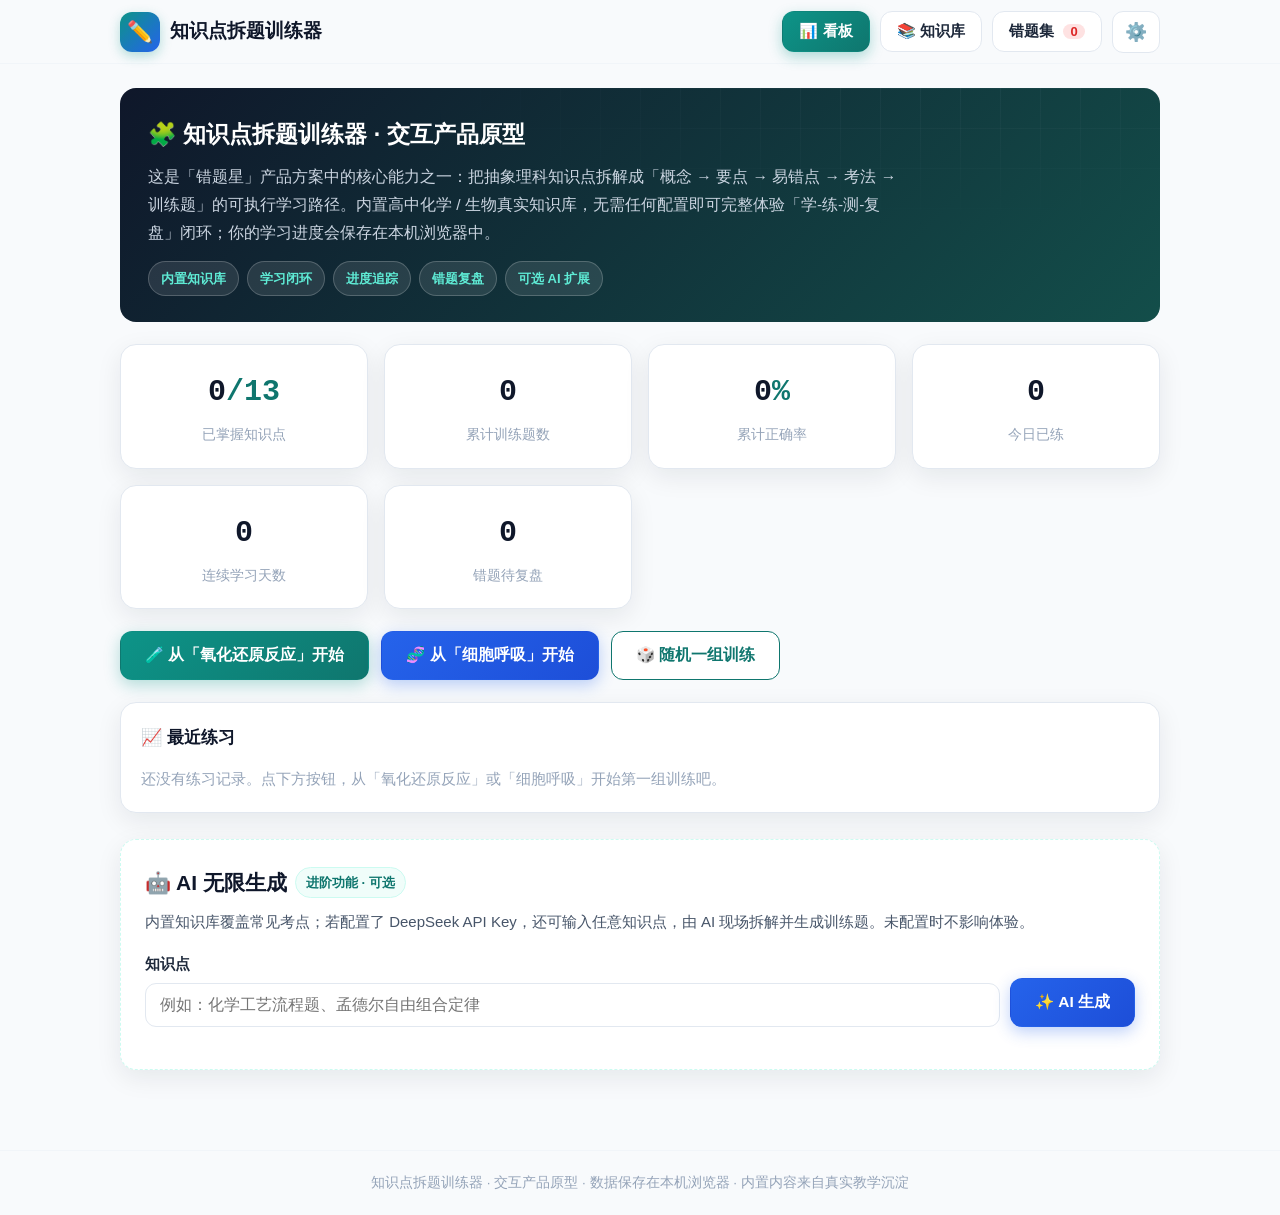
==== commit f96f0c0b: "Fix demo-知识点拆题训练器/index.html" ====
--- a/demo-知识点拆题训练器/index.html
+++ b/demo-知识点拆题训练器/index.html
@@ -36,6 +36,8 @@
       <div class="dash-card"><div class="dc-num" id="dashMastered">0</div><div class="dc-lbl">已掌握知识点</div></div>
       <div class="dash-card"><div class="dc-num" id="dashAttempts">0</div><div class="dc-lbl">累计训练题数</div></div>
       <div class="dash-card"><div class="dc-num" id="dashRate">0%</div><div class="dc-lbl">累计正确率</div></div>
+      <div class="dash-card"><div class="dc-num" id="dashToday">0</div><div class="dc-lbl">今日已练</div></div>
+      <div class="dash-card"><div class="dc-num" id="dashStreak">0</div><div class="dc-lbl">连续学习天数</div></div>
       <div class="dash-card"><div class="dc-num" id="dashCol">0</div><div class="dc-lbl">错题待复盘</div></div>
     </div>
     <div class="dash-actions">
--- a/demo-知识点拆题训练器/css/style.css
+++ b/demo-知识点拆题训练器/css/style.css
@@ -0,0 +1,268 @@
+:root{
+  --ink:#0f172a; --ink-2:#1e293b; --body:#475569; --muted:#94a3b8;
+  --paper:#f8fafc; --card:#fff; --line:#e2e8f0; --line-2:#f1f5f9;
+  --brand:#0f766e; --brand-2:#0d9488; --brand-soft:#ccfbf1; --brand-faint:#f0fdfa;
+  --accent:#f59e0b; --accent-soft:#fef3c7; --danger:#dc2626; --danger-soft:#fee2e2;
+  --ok:#16a34a; --ok-soft:#dcfce7;
+  --radius:16px; --radius-sm:12px;
+  --shadow:0 8px 26px rgba(15,23,42,.08);
+  --font:-apple-system,BlinkMacSystemFont,"PingFang SC","Microsoft YaHei","Noto Sans SC","Segoe UI",sans-serif;
+  --mono:"SF Mono",Consolas,"Cascadia Code",monospace;
+  --nav-h:64px;
+}
+*{box-sizing:border-box;margin:0;padding:0}
+html{scroll-behavior:smooth}
+body{
+  font-family:var(--font); background:var(--paper); color:var(--body);
+  line-height:1.8; font-size:17px; -webkit-font-smoothing:antialiased;
+}
+::selection{background:rgba(13,148,136,.18)}
+a{color:var(--brand);text-decoration:none}
+button{font-family:inherit;cursor:pointer}
+img{max-width:100%;display:block}
+
+/* ===== 顶栏 ===== */
+.app-header{
+  position:sticky;top:0;z-index:50;height:var(--nav-h);
+  background:rgba(248,250,252,.9);backdrop-filter:blur(12px);-webkit-backdrop-filter:blur(12px);
+  border-bottom:1px solid var(--line-2);
+}
+.header-inner{
+  max-width:1080px;margin:0 auto;padding:0 20px;height:100%;
+  display:flex;align-items:center;gap:10px;flex-wrap:wrap;
+}
+.brand{display:flex;align-items:center;gap:10px;font-size:19px;font-weight:800;color:var(--ink)}
+.brand .logo{
+  width:40px;height:40px;border-radius:12px;flex:none;
+  background:linear-gradient(135deg,#0d9488,#2563eb);display:flex;align-items:center;justify-content:center;
+  font-size:21px;color:#fff;box-shadow:0 4px 12px rgba(13,148,136,.3);
+}
+.nav-spacer{flex:1}
+.nav-btn{
+  border:1.5px solid var(--line);background:#fff;color:var(--ink-2);
+  border-radius:12px;padding:10px 16px;font-size:15px;font-weight:700;transition:.2s;font-family:inherit;
+}
+.nav-btn:hover{border-color:var(--brand);color:var(--brand);transform:translateY(-1px)}
+.nav-btn.active{
+  background:linear-gradient(135deg,#0d9488,#0f766e);color:#fff;border-color:transparent;
+  box-shadow:0 5px 14px rgba(13,148,136,.32);
+}
+.nav-btn .badge{
+  display:inline-block;min-width:22px;padding:0 7px;margin-left:5px;border-radius:999px;
+  background:#fee2e2;color:#dc2626;font-size:13px;font-weight:800;
+}
+.nav-btn.active .badge{background:#fff;color:var(--brand)}
+.icon-btn{
+  background:#fff;border:1.5px solid var(--line);border-radius:11px;padding:9px 12px;
+  font-size:18px;transition:.2s;
+}
+.icon-btn:hover{border-color:var(--brand);transform:rotate(10deg)}
+
+/* ===== 布局 ===== */
+.container{max-width:1080px;margin:0 auto;padding:24px 20px 60px}
+.view{display:none;animation:fade .3s ease}
+.view.active{display:block}
+@keyframes fade{from{opacity:0;transform:translateY(8px)}to{opacity:1;transform:none}}
+
+/* ===== 欢迎横幅 ===== */
+.welcome{
+  background:linear-gradient(135deg,#0f172a,#134e4a);color:#e2e8f0;
+  border-radius:var(--radius);padding:26px 28px;margin-bottom:22px;position:relative;overflow:hidden;
+}
+.welcome::after{
+  content:"";position:absolute;inset:0;pointer-events:none;
+  background-image:linear-gradient(rgba(148,163,184,.07) 1px,transparent 1px),linear-gradient(90deg,rgba(148,163,184,.07) 1px,transparent 1px);
+  background-size:40px 40px;mask-image:radial-gradient(ellipse 70% 80% at 80% 0%,#000,transparent 75%);
+}
+.welcome h1{font-size:23px;color:#fff;margin-bottom:8px}
+.welcome p{font-size:15.5px;color:#cbd5e1;max-width:760px}
+.welcome .w-tags{display:flex;gap:8px;flex-wrap:wrap;margin-top:14px}
+.welcome .w-tags span{font-size:13px;font-weight:600;padding:5px 12px;border-radius:999px;background:rgba(255,255,255,.1);border:1px solid rgba(255,255,255,.2);color:#5eead4}
+
+/* ===== 卡片 ===== */
+.card{
+  background:var(--card);border:1px solid var(--line);border-radius:var(--radius);
+  padding:24px;margin-bottom:20px;box-shadow:var(--shadow);
+}
+.card h2{font-size:21px;color:var(--ink);margin-bottom:6px;display:flex;align-items:center;gap:8px;flex-wrap:wrap}
+.card h2 .tag{
+  font-size:13px;font-weight:700;color:var(--brand);background:var(--brand-faint);
+  border:1px solid var(--brand-soft);padding:3px 10px;border-radius:999px;
+}
+.card .sub{font-size:15px;color:var(--body);margin-bottom:16px}
+.field{margin-bottom:14px}
+.field label{display:block;font-size:14.5px;font-weight:700;color:var(--ink-2);margin-bottom:6px}
+.field input[type=text],.field input[type=password],.field textarea,.field select{
+  width:100%;padding:12px 14px;border:1.5px solid var(--line);border-radius:11px;
+  font-size:15.5px;font-family:inherit;color:var(--ink-2);background:#fff;transition:.2s;
+}
+.field input:focus,.field textarea:focus,.field select:focus{outline:none;border-color:var(--brand-2);box-shadow:0 0 0 3px rgba(13,148,136,.12)}
+.field .hint{font-size:13px;color:var(--muted);margin-top:5px}
+
+/* ===== 按钮 ===== */
+.btn{
+  display:inline-flex;align-items:center;justify-content:center;gap:8px;
+  padding:13px 24px;border-radius:12px;font-size:15.5px;font-weight:700;border:1.5px solid transparent;
+  transition:.2s;background:linear-gradient(135deg,#0d9488,#0f766e);color:#fff;
+  box-shadow:0 5px 16px rgba(13,148,136,.3);
+}
+.btn:hover{transform:translateY(-2px);box-shadow:0 9px 22px rgba(13,148,136,.4)}
+.btn.blue{background:linear-gradient(135deg,#2563eb,#1d4ed8);box-shadow:0 5px 16px rgba(37,99,235,.3)}
+.btn.blue:hover{box-shadow:0 9px 22px rgba(37,99,235,.4)}
+.btn.outline{background:#fff;color:var(--brand);border-color:var(--brand);box-shadow:none}
+.btn.outline:hover{background:var(--brand-faint)}
+.btn.danger{background:linear-gradient(135deg,#dc2626,#b91c1c);box-shadow:0 5px 16px rgba(220,38,38,.25)}
+.btn.sm{padding:9px 16px;font-size:14px;border-radius:10px}
+.btn:disabled{opacity:.55;cursor:not-allowed;transform:none}
+
+/* ===== 看板 ===== */
+.dash-grid{display:grid;grid-template-columns:repeat(4,1fr);gap:16px;margin-bottom:22px}
+.dash-card{
+  background:var(--card);border:1px solid var(--line);border-radius:var(--radius);padding:20px;text-align:center;box-shadow:var(--shadow);
+}
+.dash-card .dc-num{font-size:30px;font-weight:800;color:var(--ink);font-family:var(--mono)}
+.dash-card .dc-num em{font-style:normal;color:var(--brand)}
+.dash-card .dc-lbl{font-size:13.5px;color:var(--muted);margin-top:4px}
+.dash-actions{display:flex;gap:12px;flex-wrap:wrap;margin-bottom:22px}
+.dash-list{background:var(--card);border:1px solid var(--line);border-radius:var(--radius);padding:20px;box-shadow:var(--shadow)}
+.dash-list h3{font-size:17px;color:var(--ink);margin-bottom:12px}
+.topic-row{
+  display:flex;align-items:center;gap:12px;padding:12px 14px;border-radius:11px;margin-bottom:8px;
+  background:var(--paper);border:1px solid var(--line-2);cursor:pointer;transition:.2s;
+}
+.topic-row:hover{border-color:var(--brand-2);transform:translateX(3px)}
+.topic-row .tr-name{font-size:15.5px;font-weight:700;color:var(--ink-2);flex:1}
+.topic-row .tr-meta{font-size:13px;color:var(--muted);white-space:nowrap}
+
+/* ===== 知识库 ===== */
+.subject-tabs{display:flex;gap:10px;margin-bottom:18px;flex-wrap:wrap}
+.subject-tab{
+  padding:11px 20px;border-radius:12px;border:1.5px solid var(--line);background:#fff;
+  font-size:16px;font-weight:700;color:var(--ink-2);transition:.2s;font-family:inherit;
+}
+.subject-tab:hover{border-color:var(--brand);color:var(--brand)}
+.subject-tab.active{background:linear-gradient(135deg,#0d9488,#0f766e);color:#fff;border-color:transparent;box-shadow:0 5px 14px rgba(13,148,136,.3)}
+.kp-grid{display:grid;grid-template-columns:repeat(2,1fr);gap:16px}
+.kp-card{
+  background:var(--card);border:1px solid var(--line);border-radius:var(--radius);padding:20px;
+  cursor:pointer;transition:.22s;box-shadow:var(--shadow);
+}
+.kp-card:hover{transform:translateY(-3px);box-shadow:0 14px 34px rgba(15,23,42,.12);border-color:var(--brand-soft)}
+.kp-card .kp-name{font-size:17px;font-weight:800;color:var(--ink);margin-bottom:4px}
+.kp-card .kp-meta{font-size:13.5px;color:var(--muted);margin-bottom:10px}
+.kp-card .kp-progress{height:7px;background:var(--line-2);border-radius:99px;overflow:hidden;margin-top:10px}
+.kp-card .kp-progress i{display:block;height:100%;background:linear-gradient(90deg,#0d9488,#2563eb);border-radius:99px;transition:width .4s}
+.kp-card .kp-progress-txt{font-size:12.5px;color:var(--muted);margin-top:6px}
+
+/* ===== 知识点详情 ===== */
+.detail-block{background:var(--card);border:1px solid var(--line);border-radius:var(--radius);padding:22px;margin-bottom:16px;box-shadow:var(--shadow)}
+.detail-block h3{font-size:17px;color:var(--ink);margin-bottom:10px;display:flex;align-items:center;gap:8px}
+.detail-block h3 .ic{font-size:19px}
+.detail-block p{font-size:15.5px;color:var(--body)}
+.detail-block ul{list-style:none}
+.detail-block li{position:relative;padding-left:20px;margin-bottom:8px;font-size:15px;color:var(--body)}
+.detail-block li::before{content:"";position:absolute;left:0;top:9px;width:8px;height:8px;border-radius:3px;background:var(--brand-2)}
+.pitfall-list li::before{background:var(--accent)!important}
+.focus-tags{display:flex;gap:8px;flex-wrap:wrap}
+.focus-tags span{font-size:13.5px;font-weight:600;background:var(--brand-faint);border:1px solid var(--brand-soft);color:var(--ink-2);padding:6px 13px;border-radius:999px}
+
+/* ===== 训练 ===== */
+.quiz-top{display:flex;align-items:center;gap:14px;margin-bottom:18px;flex-wrap:wrap}
+.quiz-top .q-count{font-size:15px;color:var(--muted);font-weight:600}
+.progress-bar{flex:1;min-width:140px;height:9px;background:var(--line-2);border-radius:99px;overflow:hidden}
+.progress-bar i{display:block;height:100%;background:linear-gradient(90deg,#0d9488,#2563eb);border-radius:99px;transition:width .3s}
+.question-card{background:var(--card);border:1px solid var(--line);border-radius:var(--radius);padding:26px;box-shadow:var(--shadow)}
+.question-card .q-text{font-size:17.5px;color:var(--ink);line-height:1.7;margin-bottom:20px;font-weight:600}
+.option{
+  display:block;width:100%;text-align:left;padding:15px 18px;margin-bottom:10px;
+  border:1.5px solid var(--line);border-radius:12px;background:#fff;font-size:16px;color:var(--ink-2);
+  transition:.2s;font-family:inherit;font-weight:500;
+}
+.option:hover{border-color:var(--brand-2);background:var(--brand-faint);transform:translateX(2px)}
+.option.correct{border-color:var(--ok);background:var(--ok-soft);color:var(--ok);font-weight:700}
+.option.wrong{border-color:var(--danger);background:var(--danger-soft);color:var(--danger);font-weight:700}
+.option:disabled{cursor:default;transform:none}
+.feedback{
+  margin-top:16px;border-radius:12px;padding:16px 18px;font-size:15px;line-height:1.7;
+  border:1px solid var(--line);
+}
+.feedback.correct{background:var(--ok-soft);border-color:var(--ok);color:var(--ink-2)}
+.feedback.wrong{background:var(--danger-soft);border-color:var(--danger);color:var(--ink-2)}
+.feedback .fb-tag{font-weight:800;display:block;margin-bottom:5px}
+.feedback.correct .fb-tag{color:var(--ok)}
+.feedback.wrong .fb-tag{color:var(--danger)}
+.quiz-actions{margin-top:18px;display:flex;gap:12px;flex-wrap:wrap}
+
+/* 结果页 */
+.result-card{text-align:center;background:var(--card);border:1px solid var(--line);border-radius:var(--radius);padding:34px;box-shadow:var(--shadow)}
+.result-score{font-size:44px;font-weight:800;color:var(--ink);font-family:var(--mono);margin:8px 0}
+.result-score em{font-style:normal;color:var(--brand)}
+.result-sub{font-size:16px;color:var(--body);margin-bottom:20px}
+.result-list{text-align:left;margin:18px 0}
+.result-item{
+  display:flex;gap:12px;align-items:flex-start;padding:12px 14px;border-radius:11px;margin-bottom:8px;
+  background:var(--paper);border:1px solid var(--line-2);
+}
+.result-item .ri-mark{flex:none;font-size:18px}
+.result-item .ri-q{font-size:14.5px;color:var(--ink-2);line-height:1.6}
+
+/* ===== 错题集 ===== */
+.collection-head{display:flex;align-items:center;gap:10px;margin-bottom:16px;flex-wrap:wrap}
+.collection-head h2{font-size:22px;color:var(--ink)}
+.empty-state{text-align:center;padding:46px 20px;color:var(--muted);font-size:15.5px;background:var(--card);border:1px dashed var(--line);border-radius:var(--radius)}
+.col-item{background:var(--card);border:1px solid var(--line);border-radius:var(--radius);padding:18px;margin-bottom:14px;box-shadow:var(--shadow)}
+.col-item .ci-top{display:flex;align-items:center;gap:10px;margin-bottom:8px;flex-wrap:wrap}
+.col-item .ci-tag{font-size:12.5px;font-weight:700;color:var(--brand);background:var(--brand-faint);padding:3px 10px;border-radius:999px;border:1px solid var(--brand-soft)}
+.col-item .ci-date{font-size:12.5px;color:var(--muted)}
+.col-item .ci-q{font-size:15.5px;color:var(--ink-2);font-weight:600;margin-bottom:8px}
+.col-item .ci-a{font-size:14px;color:var(--body);margin-bottom:10px}
+.col-item .ci-actions{display:flex;gap:10px;flex-wrap:wrap}
+
+/* ===== 弹窗 ===== */
+.modal-overlay{
+  position:fixed;inset:0;z-index:200;background:rgba(15,23,42,.55);backdrop-filter:blur(4px);
+  display:none;align-items:center;justify-content:center;padding:20px;
+}
+.modal-overlay.show{display:flex}
+.modal{
+  background:#fff;border-radius:var(--radius);max-width:680px;width:100%;max-height:86vh;overflow:auto;
+  padding:24px;box-shadow:0 30px 70px rgba(15,23,42,.3);animation:pop .25s ease;
+}
+@keyframes pop{from{transform:scale(.96);opacity:0}to{transform:scale(1);opacity:1}}
+.modal-head{display:flex;align-items:center;justify-content:space-between;margin-bottom:14px}
+.modal-head h3{font-size:19px;color:var(--ink)}
+.modal-close{background:var(--paper);border:1px solid var(--line);border-radius:9px;width:34px;height:34px;font-size:16px;color:var(--muted);transition:.2s}
+.modal-close:hover{color:var(--danger);border-color:var(--danger)}
+.modal-body{font-size:15.5px;color:var(--body);line-height:1.75}
+.modal-foot{display:flex;justify-content:flex-end;gap:10px;margin-top:18px}
+.modal-body .field{margin-top:10px}
+
+/* ===== Toast ===== */
+.toast{
+  position:fixed;bottom:24px;left:50%;transform:translateX(-50%) translateY(20px);
+  background:var(--ink);color:#fff;padding:12px 22px;border-radius:12px;font-size:14.5px;font-weight:600;
+  opacity:0;transition:.3s;z-index:300;box-shadow:0 12px 34px rgba(15,23,42,.3);max-width:90vw;text-align:center;
+}
+.toast.show{opacity:1;transform:translateX(-50%) translateY(0)}
+.toast.error{background:var(--danger)}
+.toast.success{background:var(--ok)}
+
+/* ===== 页脚 ===== */
+footer{
+  text-align:center;padding:20px;font-size:13.5px;color:var(--muted);
+  border-top:1px solid var(--line-2);
+}
+
+/* ===== 响应式 ===== */
+@media (max-width:860px){
+  .dash-grid{grid-template-columns:repeat(2,1fr)}
+  .kp-grid{grid-template-columns:1fr}
+  .header-inner{padding:10px 14px;height:auto;gap:8px}
+  .app-header{position:static}
+  .brand{width:100%}
+}
+@media (max-width:520px){
+  .dash-grid{grid-template-columns:1fr 1fr;gap:10px}
+  .btn{width:100%}
+  .quiz-actions .btn{width:auto;flex:1}
+}
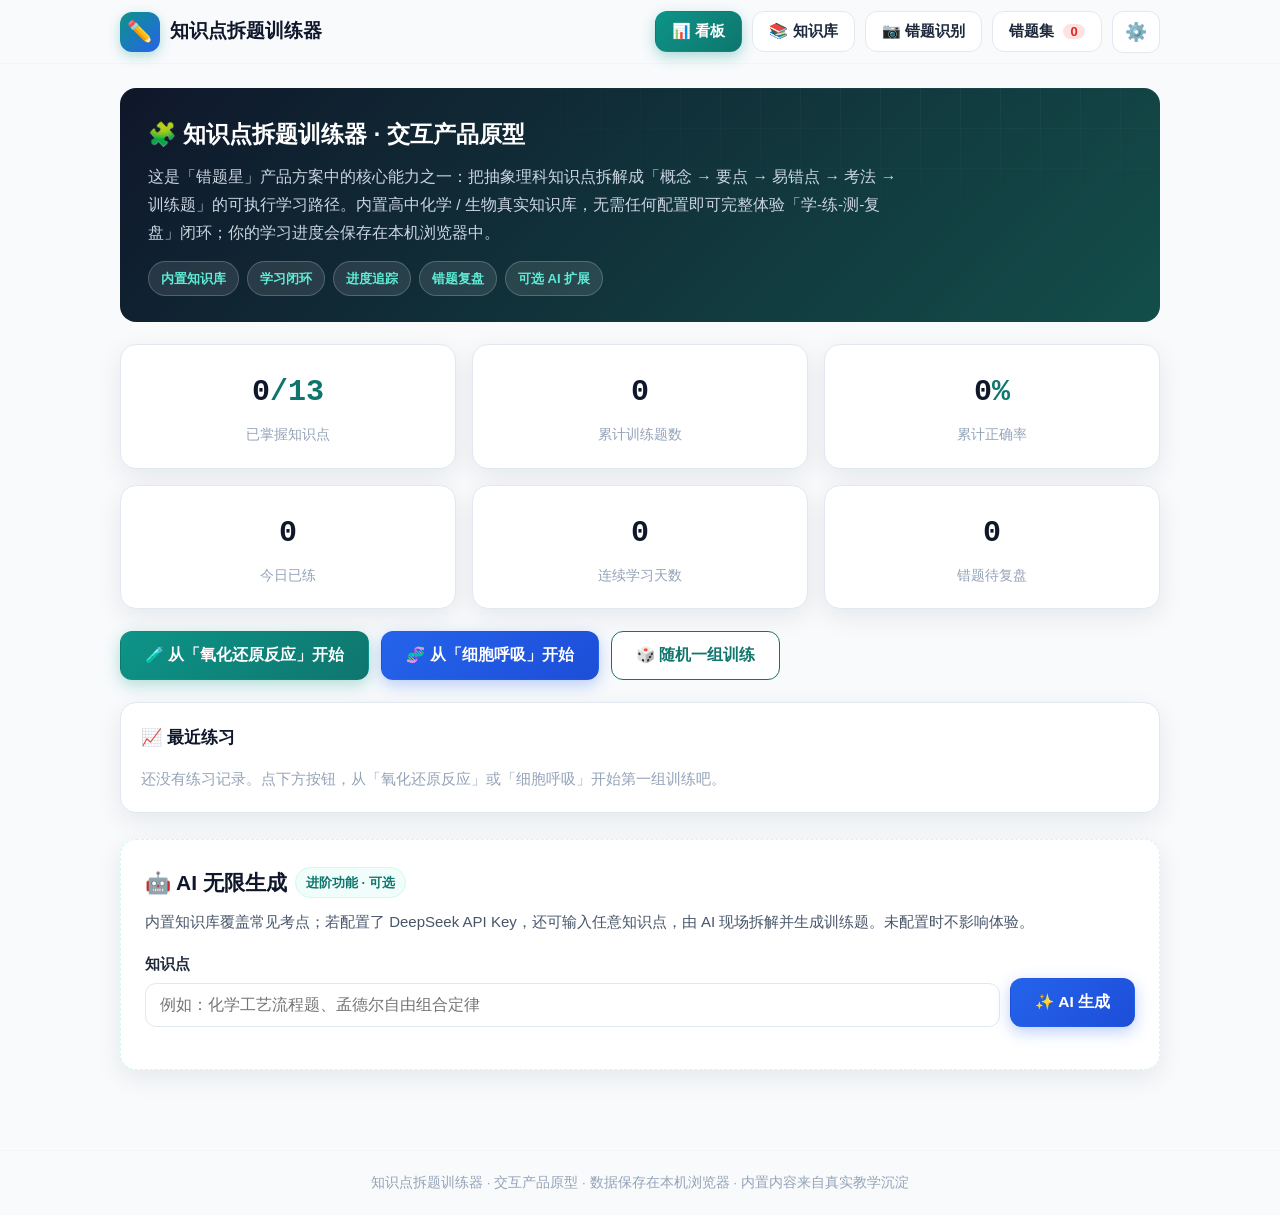
==== commit 767ef776: "Add photo recognition demo-知识点拆题训练器/index.html" ====
--- a/demo-知识点拆题训练器/index.html
+++ b/demo-知识点拆题训练器/index.html
@@ -16,6 +16,7 @@
     <div class="nav-spacer"></div>
     <button class="nav-btn active" id="navDashBtn" type="button">📊 看板</button>
     <button class="nav-btn" id="navLibBtn" type="button">📚 知识库</button>
+    <button class="nav-btn" id="navRecBtn" type="button">📷 错题识别</button>
     <button class="nav-btn" id="navColBtn" type="button">错题集 <span class="badge" id="colBadge">0</span></button>
     <button class="icon-btn" id="settingsBtn" type="button" title="设置" aria-label="设置">⚙️</button>
   </div>
@@ -48,6 +49,53 @@
     <div class="dash-list">
       <h3>📈 最近练习</h3>
       <div id="dashRecent"></div>
+    </div>
+  </div>
+
+  <!-- ===== 错题识别 ===== -->
+  <div class="view" id="viewRecognize">
+    <div class="card">
+      <h2>📷 拍照识别错题 <span class="tag">AI 视觉识别</span></h2>
+      <p class="sub">上传错题照片，识别题目原文、学生答案与正确答案，自动匹配知识点；确认后可一键记录到错题集。</p>
+      <div class="upload-row">
+        <label class="upload-btn">📷 拍照 / 上传图片
+          <input type="file" id="recImageInput" accept="image/*">
+        </label>
+      </div>
+      <div class="preview-wrap" id="recPreviewWrap">
+        <div class="preview-box">
+          <img id="recPreviewImg" alt="错题图片预览">
+          <button class="clear-img" id="recClearImgBtn" type="button" title="清除图片">✕</button>
+        </div>
+        <div style="flex:1;min-width:220px">
+          <div class="rec-btns">
+            <button class="btn outline sm" id="recRecognizeBtn" type="button">🤖 AI 识别</button>
+            <button class="btn outline sm" id="recDemoBtn" type="button">🧪 示例识别（无需API）</button>
+          </div>
+          <div class="recognize-status" id="recStatus">上传图片后可点「AI 识别」（需在 ⚙️ 设置配置支持视觉的模型）；没有 API 时点「示例识别」体验完整流程。</div>
+        </div>
+      </div>
+    </div>
+    <div class="card" id="recResultCard" style="display:none">
+      <h2>📄 识别结果与记录 <span class="tag">可编辑</span></h2>
+      <p class="sub">识别结果可手动修正；确认知识点后点击底部按钮，记录到错题集。</p>
+      <div class="field">
+        <label for="recQuestion">📝 题目原文</label>
+        <textarea id="recQuestion" rows="4" placeholder="识别到的题目原文"></textarea>
+      </div>
+      <div class="grid-2">
+        <div class="field"><label for="recStudent">✍️ 学生答案（你的作答）</label><input type="text" id="recStudent" placeholder="—"></div>
+        <div class="field"><label for="recCorrect">✅ 正确答案</label><input type="text" id="recCorrect" placeholder="—"></div>
+      </div>
+      <div class="field">
+        <label>🧩 匹配到的知识点（点击选择，可多选）</label>
+        <div class="kp-suggest" id="recKpSuggest"></div>
+      </div>
+      <div class="field">
+        <label for="recKpManual">或手动输入知识点（可选，与上面选中项合并记录）</label>
+        <input type="text" id="recKpManual" placeholder="例如：氧化还原反应">
+      </div>
+      <button class="btn" id="recSaveBtn" type="button">💾 记录到错题集</button>
     </div>
   </div>
 
--- a/demo-知识点拆题训练器/css/style.css
+++ b/demo-知识点拆题训练器/css/style.css
@@ -116,7 +116,7 @@
 .btn:disabled{opacity:.55;cursor:not-allowed;transform:none}
 
 /* ===== 看板 ===== */
-.dash-grid{display:grid;grid-template-columns:repeat(4,1fr);gap:16px;margin-bottom:22px}
+.dash-grid{display:grid;grid-template-columns:repeat(3,1fr);gap:16px;margin-bottom:22px}
 .dash-card{
   background:var(--card);border:1px solid var(--line);border-radius:var(--radius);padding:20px;text-align:center;box-shadow:var(--shadow);
 }
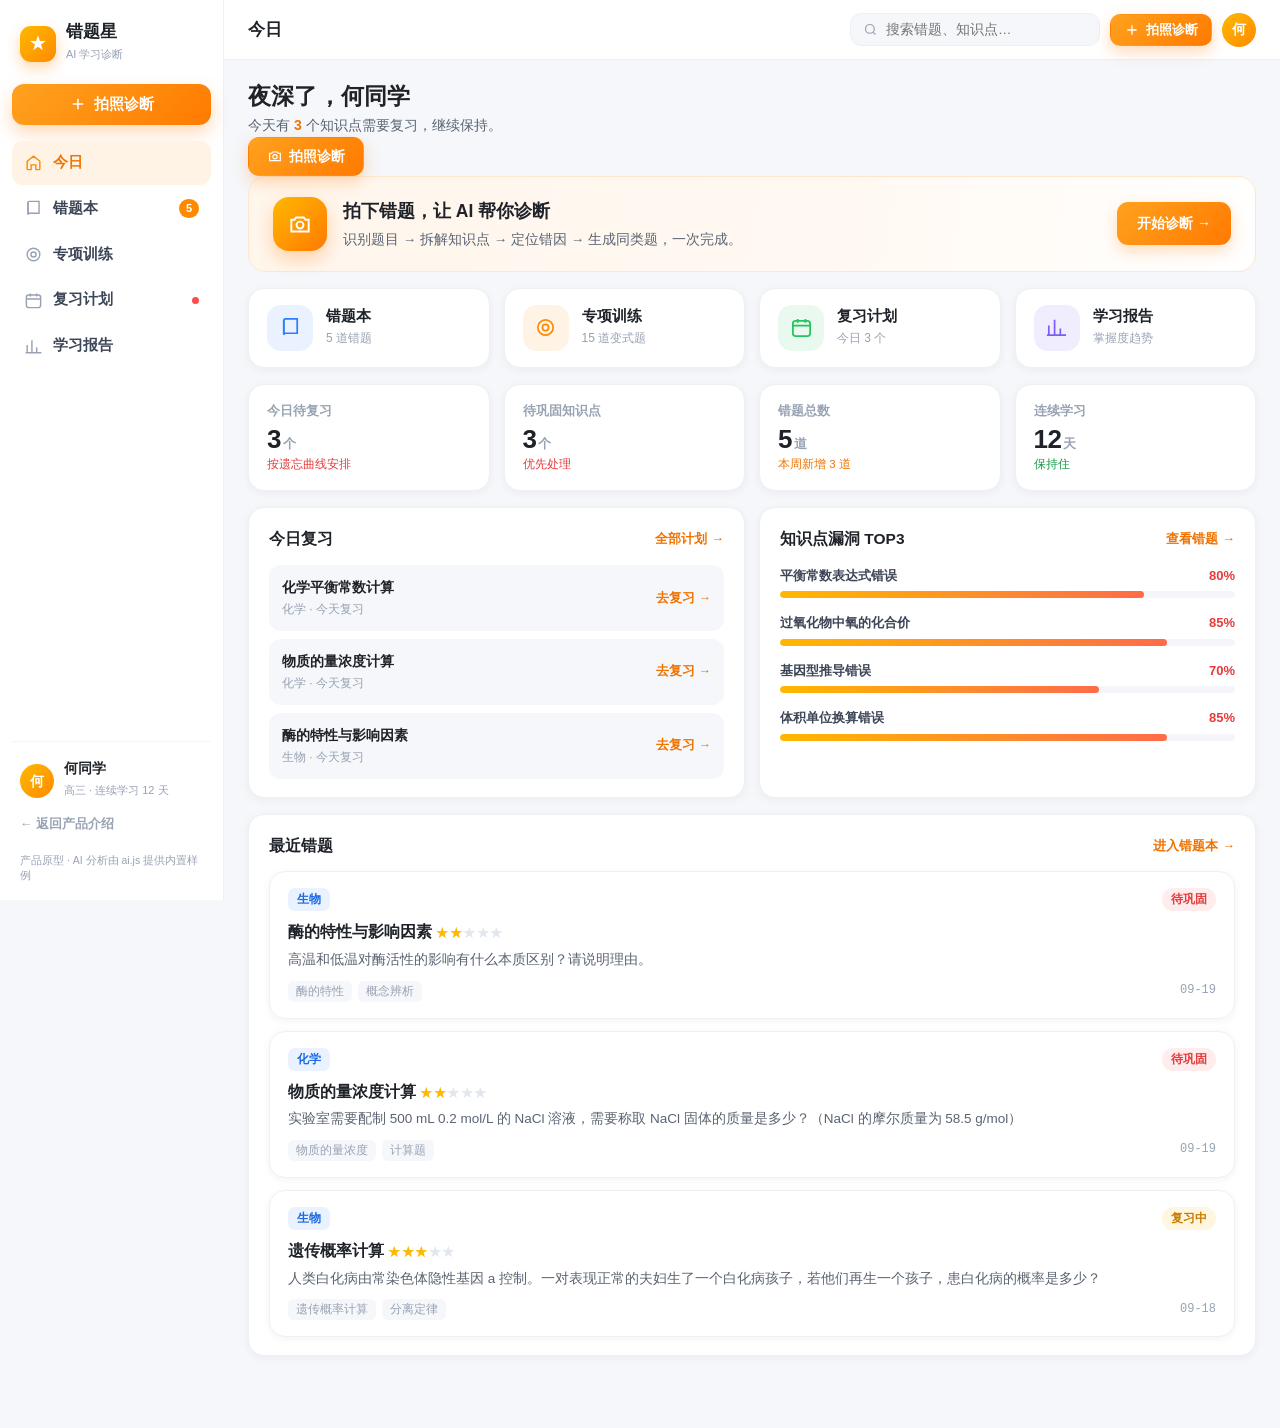
==== commit 34cd49df: "作品集改版：产品优先首页 + 关于我 + 错题星真实产品 MVP" ====
--- a/demo-知识点拆题训练器/index.html
+++ b/demo-知识点拆题训练器/index.html
@@ -1,204 +1,89 @@
-<!DOCTYPE html>
+﻿<!DOCTYPE html>
 <html lang="zh-CN">
 <head>
 <meta charset="UTF-8">
-<meta name="viewport" content="width=device-width, initial-scale=1.0">
-<title>知识点拆题训练器 · 交互产品原型</title>
-<meta name="description" content="内置高中化学/生物知识库的知识点拆解与训练工具：学概念→拆要点→做训练→错题复盘，完整学习闭环。">
-<link rel="icon" href="data:image/svg+xml,%3Csvg xmlns='http://www.w3.org/2000/svg' viewBox='0 0 100 100'%3E%3Crect width='100' height='100' rx='22' fill='%230d9488'/%3E%3Ctext x='50' y='70' font-size='52' text-anchor='middle' fill='white'%3E%E2%9C%8F%3C/text%3E%3C/svg%3E">
+<meta name="viewport" content="width=device-width, initial-scale=1.0, viewport-fit=cover">
+<title>错题星 · AI 学习诊断与个性化训练</title>
+<meta name="description" content="错题星：拍照上传错题，AI 识别题目、拆解知识点、定位错因，生成分层同类题并按遗忘曲线安排复习。">
+<meta name="theme-color" content="#2F6BFF">
+<link rel="icon" href="data:image/svg+xml,%3Csvg xmlns='http://www.w3.org/2000/svg' viewBox='0 0 100 100'%3E%3Crect width='100' height='100' rx='24' fill='%232F6BFF'/%3E%3Cpath d='M50 18l7.6 21.6H81L63.7 52.3l6.7 22.2L50 61.1 29.6 74.5l6.7-22.2L19 39.6h23.4z' fill='white'/%3E%3C/svg%3E">
 <link rel="stylesheet" href="css/style.css">
 </head>
 <body>
 
-<header class="app-header">
-  <div class="header-inner">
-    <div class="brand"><span class="logo">✏️</span>知识点拆题训练器</div>
-    <div class="nav-spacer"></div>
-    <button class="nav-btn active" id="navDashBtn" type="button">📊 看板</button>
-    <button class="nav-btn" id="navLibBtn" type="button">📚 知识库</button>
-    <button class="nav-btn" id="navRecBtn" type="button">📷 错题识别</button>
-    <button class="nav-btn" id="navColBtn" type="button">错题集 <span class="badge" id="colBadge">0</span></button>
-    <button class="icon-btn" id="settingsBtn" type="button" title="设置" aria-label="设置">⚙️</button>
-  </div>
-</header>
+<div class="app">
+  <!-- ===== 侧边栏 ===== -->
+  <aside class="sidebar">
+    <a class="side-brand" href="#/dashboard">
+      <span class="sb-logo">★</span>
+      <span class="sb-text"><b>错题星</b><small>AI 学习诊断</small></span>
+    </a>
 
-<main class="container">
+    <button class="side-scan" data-action="upload">
+      <svg viewBox="0 0 24 24" fill="none" stroke="currentColor" stroke-width="1.9"><path d="M12 5v14M5 12h14"/></svg>
+      拍照诊断
+    </button>
 
-  <!-- 欢迎横幅 -->
-  <div class="welcome">
-    <h1>🧩 知识点拆题训练器 · 交互产品原型</h1>
-    <p>这是「错题星」产品方案中的核心能力之一：把抽象理科知识点拆解成「概念 → 要点 → 易错点 → 考法 → 训练题」的可执行学习路径。内置高中化学 / 生物真实知识库，无需任何配置即可完整体验「学-练-测-复盘」闭环；你的学习进度会保存在本机浏览器中。</p>
-    <div class="w-tags"><span>内置知识库</span><span>学习闭环</span><span>进度追踪</span><span>错题复盘</span><span>可选 AI 扩展</span></div>
+    <nav class="side-nav">
+      <a href="#/dashboard" data-nav="dashboard">
+        <svg viewBox="0 0 24 24" fill="none" stroke="currentColor" stroke-width="1.8"><path d="M4 10.5 12 4l8 6.5V20a1 1 0 0 1-1 1h-4v-6H9v6H5a1 1 0 0 1-1-1z"/></svg>
+        今日
+      </a>
+      <a href="#/mistakes" data-nav="mistakes">
+        <svg viewBox="0 0 24 24" fill="none" stroke="currentColor" stroke-width="1.8"><path d="M5 4.5A1.5 1.5 0 0 1 6.5 3H19v15H6.5A1.5 1.5 0 0 0 5 19.5z"/><path d="M5 4.5v15"/></svg>
+        错题本 <span class="nav-badge" id="navCount">5</span>
+      </a>
+      <a href="#/practice" data-nav="practice">
+        <svg viewBox="0 0 24 24" fill="none" stroke="currentColor" stroke-width="1.8"><circle cx="12" cy="12" r="8"/><circle cx="12" cy="12" r="3.2"/></svg>
+        专项训练
+      </a>
+      <a href="#/review" data-nav="review">
+        <svg viewBox="0 0 24 24" fill="none" stroke="currentColor" stroke-width="1.8"><rect x="3" y="5" width="18" height="16" rx="3"/><path d="M3 10h18M8 3v4M16 3v4"/></svg>
+        复习计划 <span class="nav-dot"></span>
+      </a>
+      <a href="#/report" data-nav="report">
+        <svg viewBox="0 0 24 24" fill="none" stroke="currentColor" stroke-width="1.8"><path d="M4 20V10M10 20V4M16 20v-7M22 20H2"/></svg>
+        学习报告
+      </a>
+    </nav>
+
+    <div class="side-foot">
+      <div class="side-user"><span class="su-avatar">何</span><span class="su-text"><b>何同学</b><small>高三 · 连续学习 12 天</small></span></div>
+      <a class="side-back" href="../index.html">← 返回产品介绍</a>
+      <div class="side-note">产品原型 · AI 分析由 ai.js 提供内置样例</div>
+    </div>
+  </aside>
+
+  <!-- ===== 主区域 ===== -->
+  <div class="main">
+    <header class="topbar">
+      <div class="topbar-title" id="topTitle">今日</div>
+      <div class="topbar-actions">
+        <label class="topbar-search"><svg viewBox="0 0 24 24" fill="none" stroke="currentColor" stroke-width="1.9"><circle cx="11" cy="11" r="7"/><path d="m20 20-3.5-3.5"/></svg><input id="topSearch" placeholder="搜索错题、知识点…"></label>
+        <button class="btn btn-primary btn-sm" data-action="upload"><svg viewBox="0 0 24 24" fill="none" stroke="currentColor" stroke-width="2"><path d="M12 5v14M5 12h14"/></svg>拍照诊断</button>
+        <span class="top-avatar">何</span>
+      </div>
+    </header>
+    <main class="view" id="view"></main>
   </div>
 
-  <!-- ===== 看板 ===== -->
-  <div class="view active" id="viewDashboard">
-    <div class="dash-grid">
-      <div class="dash-card"><div class="dc-num" id="dashMastered">0</div><div class="dc-lbl">已掌握知识点</div></div>
-      <div class="dash-card"><div class="dc-num" id="dashAttempts">0</div><div class="dc-lbl">累计训练题数</div></div>
-      <div class="dash-card"><div class="dc-num" id="dashRate">0%</div><div class="dc-lbl">累计正确率</div></div>
-      <div class="dash-card"><div class="dc-num" id="dashToday">0</div><div class="dc-lbl">今日已练</div></div>
-      <div class="dash-card"><div class="dc-num" id="dashStreak">0</div><div class="dc-lbl">连续学习天数</div></div>
-      <div class="dash-card"><div class="dc-num" id="dashCol">0</div><div class="dc-lbl">错题待复盘</div></div>
-    </div>
-    <div class="dash-actions">
-      <button class="btn" id="quickOx" type="button">🧪 从「氧化还原反应」开始</button>
-      <button class="btn blue" id="quickRes" type="button">🧬 从「细胞呼吸」开始</button>
-      <button class="btn outline" id="quickRandom" type="button">🎲 随机一组训练</button>
-    </div>
-    <div class="dash-list">
-      <h3>📈 最近练习</h3>
-      <div id="dashRecent"></div>
-    </div>
-  </div>
-
-  <!-- ===== 错题识别 ===== -->
-  <div class="view" id="viewRecognize">
-    <div class="card">
-      <h2>📷 拍照识别错题 <span class="tag">AI 视觉识别</span></h2>
-      <p class="sub">上传错题照片，识别题目原文、学生答案与正确答案，自动匹配知识点；确认后可一键记录到错题集。</p>
-      <div class="upload-row">
-        <label class="upload-btn">📷 拍照 / 上传图片
-          <input type="file" id="recImageInput" accept="image/*">
-        </label>
-      </div>
-      <div class="preview-wrap" id="recPreviewWrap">
-        <div class="preview-box">
-          <img id="recPreviewImg" alt="错题图片预览">
-          <button class="clear-img" id="recClearImgBtn" type="button" title="清除图片">✕</button>
-        </div>
-        <div style="flex:1;min-width:220px">
-          <div class="rec-btns">
-            <button class="btn outline sm" id="recRecognizeBtn" type="button">🤖 AI 识别</button>
-            <button class="btn outline sm" id="recDemoBtn" type="button">🧪 示例识别（无需API）</button>
-          </div>
-          <div class="recognize-status" id="recStatus">上传图片后可点「AI 识别」（需在 ⚙️ 设置配置支持视觉的模型）；没有 API 时点「示例识别」体验完整流程。</div>
-        </div>
-      </div>
-    </div>
-    <div class="card" id="recResultCard" style="display:none">
-      <h2>📄 识别结果与记录 <span class="tag">可编辑</span></h2>
-      <p class="sub">识别结果可手动修正；确认知识点后点击底部按钮，记录到错题集。</p>
-      <div class="field">
-        <label for="recQuestion">📝 题目原文</label>
-        <textarea id="recQuestion" rows="4" placeholder="识别到的题目原文"></textarea>
-      </div>
-      <div class="grid-2">
-        <div class="field"><label for="recStudent">✍️ 学生答案（你的作答）</label><input type="text" id="recStudent" placeholder="—"></div>
-        <div class="field"><label for="recCorrect">✅ 正确答案</label><input type="text" id="recCorrect" placeholder="—"></div>
-      </div>
-      <div class="field">
-        <label>🧩 匹配到的知识点（点击选择，可多选）</label>
-        <div class="kp-suggest" id="recKpSuggest"></div>
-      </div>
-      <div class="field">
-        <label for="recKpManual">或手动输入知识点（可选，与上面选中项合并记录）</label>
-        <input type="text" id="recKpManual" placeholder="例如：氧化还原反应">
-      </div>
-      <button class="btn" id="recSaveBtn" type="button">💾 记录到错题集</button>
-    </div>
-  </div>
-
-  <!-- ===== 知识库 ===== -->
-  <div class="view" id="viewLibrary">
-    <div class="subject-tabs" id="subjectTabs"></div>
-    <div class="kp-grid" id="kpGrid"></div>
-  </div>
-
-  <!-- ===== 知识点详情 ===== -->
-  <div class="view" id="viewDetail">
-    <div style="display:flex;align-items:center;gap:12px;flex-wrap:wrap;margin-bottom:16px">
-      <button class="btn outline sm" id="detailBackBtn" type="button">← 返回知识库</button>
-      <span class="ci-tag" style="font-size:14px;font-weight:700;color:var(--brand);background:var(--brand-faint);padding:6px 13px;border-radius:999px" id="detailSubject"></span>
-    </div>
-    <h2 style="font-size:26px;color:var(--ink);margin-bottom:4px" id="detailName"></h2>
-    <p style="color:var(--muted);margin-bottom:18px" id="detailLevel"></p>
-    <div id="detailBlocks"></div>
-    <div style="margin-top:8px">
-      <button class="btn" id="detailTrainBtn" type="button">🚀 开始训练（3题）</button>
-    </div>
-  </div>
-
-  <!-- ===== 训练 ===== -->
-  <div class="view" id="viewQuiz">
-    <div class="quiz-top">
-      <button class="btn outline sm" id="quizBackBtn" type="button">← 返回</button>
-      <span style="font-size:17px;font-weight:800;color:var(--ink)" id="quizTitle"></span>
-      <span class="q-count">第 <b id="quizCur">1</b> / <span id="quizTotal">3</span> 题</span>
-      <div class="progress-bar"><i id="quizProgress" style="width:0%"></i></div>
-    </div>
-    <div class="question-card" id="qCard">
-      <div class="q-text" id="qText"></div>
-      <div id="qOptions"></div>
-      <div class="feedback" id="qFeedback"></div>
-      <div class="quiz-actions">
-        <button class="btn" id="qNextBtn" type="button" style="display:none">下一题 →</button>
-      </div>
-    </div>
-    <div class="result-card" id="resultCard" style="display:none">
-      <div style="font-size:44px" id="resultMark">🏆</div>
-      <div class="result-score" id="resultScore">0%</div>
-      <div class="result-sub" id="resultSub"></div>
-      <div class="result-list" id="resultList"></div>
-      <div class="quiz-actions" style="justify-content:center">
-        <button class="btn" id="resultRetryBtn" type="button">🔄 再练一组</button>
-        <button class="btn blue" id="resultColBtn" type="button">📚 查看错题集</button>
-        <button class="btn outline" id="resultDashBtn" type="button">📊 回看板</button>
-        <button class="btn outline" id="resultBackBtn" type="button">← 知识点详情</button>
-      </div>
-    </div>
-  </div>
-
-  <!-- ===== 错题集 ===== -->
-  <div class="view" id="viewCollection">
-    <div class="collection-head">
-      <h2>📚 错题集</h2>
-      <span class="badge" id="colBadge2" style="display:inline-block;min-width:22px;padding:0 7px;border-radius:999px;background:#fee2e2;color:#dc2626;font-size:14px;font-weight:800">0</span>
-      <div class="nav-spacer"></div>
-      <button class="btn danger sm" id="colClearBtn" type="button">🗑️ 清空全部</button>
-    </div>
-    <div id="colList"></div>
-  </div>
-
-  <!-- ===== AI 无限生成（可选） ===== -->
-  <div class="card" style="margin-top:26px;border:1.5px dashed var(--brand-soft)">
-    <h2>🤖 AI 无限生成 <span class="tag">进阶功能 · 可选</span></h2>
-    <p class="sub">内置知识库覆盖常见考点；若配置了 DeepSeek API Key，还可输入任意知识点，由 AI 现场拆解并生成训练题。未配置时不影响体验。</p>
-    <div style="display:flex;gap:10px;flex-wrap:wrap;align-items:flex-end">
-      <div class="field" style="flex:1;min-width:240px;margin-bottom:0">
-        <label for="aiKpInput">知识点</label>
-        <input type="text" id="aiKpInput" placeholder="例如：化学工艺流程题、孟德尔自由组合定律">
-      </div>
-      <button class="btn blue" id="aiGenBtn" type="button">✨ AI 生成</button>
-    </div>
-    <div id="aiResult" style="margin-top:18px"></div>
-  </div>
-
-</main>
-
-<footer>知识点拆题训练器 · 交互产品原型 · 数据保存在本机浏览器 · 内置内容来自真实教学沉淀</footer>
-
-<!-- ===== 设置弹窗 ===== -->
-<div class="modal-overlay" id="settingsModal">
-  <div class="modal">
-    <div class="modal-head">
-      <h3>⚙️ 设置</h3>
-      <button class="modal-close" type="button" aria-label="关闭">✕</button>
-    </div>
-    <div class="modal-body">
-      <p style="font-size:14.5px;color:var(--muted);margin-bottom:10px">以下为「AI 无限生成」的进阶配置，仅保存在当前浏览器，不会上传到其他服务器。不配置也能正常使用内置知识库。</p>
-      <div class="field"><label for="apiKeyInput">DeepSeek API Key</label><input type="password" id="apiKeyInput" placeholder="sk-..." autocomplete="off"></div>
-      <div class="field"><label for="apiBaseInput">API 地址</label><input type="text" id="apiBaseInput" placeholder="https://api.deepseek.com"></div>
-      <div class="field"><label for="modelInput">模型名称</label><input type="text" id="modelInput" placeholder="deepseek-chat"></div>
-    </div>
-    <div class="modal-foot">
-      <button class="btn outline sm" data-close="settingsModal" type="button">取消</button>
-      <button class="btn sm" id="saveSettingsBtn" type="button">💾 保存设置</button>
-    </div>
-  </div>
+  <!-- ===== 移动端底部导航 ===== -->
+  <nav class="mobile-nav">
+    <a href="#/dashboard" data-nav="dashboard"><svg viewBox="0 0 24 24" fill="none" stroke="currentColor" stroke-width="1.8"><path d="M4 10.5 12 4l8 6.5V20a1 1 0 0 1-1 1h-4v-6H9v6H5a1 1 0 0 1-1-1z"/></svg><span>今日</span></a>
+    <a href="#/mistakes" data-nav="mistakes"><svg viewBox="0 0 24 24" fill="none" stroke="currentColor" stroke-width="1.8"><path d="M5 4.5A1.5 1.5 0 0 1 6.5 3H19v15H6.5A1.5 1.5 0 0 0 5 19.5z"/><path d="M5 4.5v15"/></svg><span>错题本</span></a>
+    <button class="mnav-add" data-action="upload" aria-label="拍照诊断">
+      <svg viewBox="0 0 24 24" fill="none" stroke="currentColor" stroke-width="2"><path d="M12 5v14M5 12h14"/></svg>
+    </button>
+    <a href="#/practice" data-nav="practice"><svg viewBox="0 0 24 24" fill="none" stroke="currentColor" stroke-width="1.8"><circle cx="12" cy="12" r="8"/><circle cx="12" cy="12" r="3.2"/></svg><span>训练</span></a>
+    <a href="#/report" data-nav="report"><svg viewBox="0 0 24 24" fill="none" stroke="currentColor" stroke-width="1.8"><path d="M4 20V10M10 20V4M16 20v-7M22 20H2"/></svg><span>报告</span></a>
+  </nav>
 </div>
 
+<div class="toast-wrap" id="toastWrap"></div>
+<div class="modal-root" id="modalRoot"></div>
+
 <script src="js/data.js"></script>
+<script src="js/ai.js"></script>
 <script src="js/app.js"></script>
 </body>
 </html>
--- a/demo-知识点拆题训练器/css/style.css
+++ b/demo-知识点拆题训练器/css/style.css
@@ -1,268 +1,435 @@
+﻿/* ============================================================
+   错题星 · 设计系统 v2
+   方向：成熟在线教育产品（参考作业帮一类）
+   暖橙主色 + 白卡片 + 浅灰底 + 彩色功能磁贴
+   ============================================================ */
 :root{
-  --ink:#0f172a; --ink-2:#1e293b; --body:#475569; --muted:#94a3b8;
-  --paper:#f8fafc; --card:#fff; --line:#e2e8f0; --line-2:#f1f5f9;
-  --brand:#0f766e; --brand-2:#0d9488; --brand-soft:#ccfbf1; --brand-faint:#f0fdfa;
-  --accent:#f59e0b; --accent-soft:#fef3c7; --danger:#dc2626; --danger-soft:#fee2e2;
-  --ok:#16a34a; --ok-soft:#dcfce7;
+  --paper:#F5F7FA; --card:#FFFFFF;
+  --ink:#1F2329; --ink-2:#3D4657; --body:#5A6472; --muted:#98A2B3;
+  --line:#EDF0F5; --line-2:#F4F6FA;
+  --brand:#FF8A00; --brand-dark:#F07300; --brand-soft:#FFF3E5; --brand-faint:#FFF9F2;
+  --yellow:#FFB800; --yellow-soft:#FFF6E0;
+  --blue:#2B7FFF; --blue-soft:#EAF2FF;
+  --green:#22C55E; --green-soft:#E9F9EF;
+  --red:#FF4D4F; --red-soft:#FFECEC;
+  --purple:#7C5CFF; --purple-soft:#F0EDFF;
   --radius:16px; --radius-sm:12px;
-  --shadow:0 8px 26px rgba(15,23,42,.08);
-  --font:-apple-system,BlinkMacSystemFont,"PingFang SC","Microsoft YaHei","Noto Sans SC","Segoe UI",sans-serif;
-  --mono:"SF Mono",Consolas,"Cascadia Code",monospace;
-  --nav-h:64px;
+  --shadow-sm:0 2px 8px rgba(31,35,41,.05);
+  --shadow:0 8px 24px rgba(31,35,41,.08);
+  --shadow-lg:0 20px 48px rgba(31,35,41,.12);
+  --font:-apple-system,BlinkMacSystemFont,"PingFang SC","HarmonyOS Sans SC","Microsoft YaHei","Noto Sans SC","Segoe UI",sans-serif;
+  --mono:"SF Mono","Cascadia Code",Consolas,Menlo,monospace;
+  --nav-h:60px;
 }
 *{box-sizing:border-box;margin:0;padding:0}
-html{scroll-behavior:smooth}
-body{
-  font-family:var(--font); background:var(--paper); color:var(--body);
-  line-height:1.8; font-size:17px; -webkit-font-smoothing:antialiased;
+html{scroll-behavior:smooth;scroll-padding-top:78px}
+body{font-family:var(--font);background:var(--paper);color:var(--body);font-size:14.5px;line-height:1.65;-webkit-font-smoothing:antialiased;text-rendering:optimizeLegibility}
+a{color:inherit;text-decoration:none}
+button{font-family:inherit;cursor:pointer;border:none;background:none;color:inherit}
+input,textarea{font-family:inherit}
+img{max-width:100%;display:block}
+::selection{background:rgba(255,138,0,.18)}
+:focus-visible{outline:3px solid rgba(255,138,0,.35);outline-offset:2px;border-radius:10px}
+svg{display:block}
+
+/* ===== 布局骨架 ===== */
+.app{display:flex;min-height:100vh}
+.sidebar{width:224px;flex:none;background:#fff;border-right:1px solid var(--line);padding:16px 12px;display:flex;flex-direction:column;position:sticky;top:0;height:100vh}
+.side-brand{display:flex;align-items:center;gap:10px;padding:6px 8px 18px}
+.sb-logo{width:36px;height:36px;flex:none;border-radius:11px;background:linear-gradient(135deg,#FFB800,#FF8A00);color:#fff;display:flex;align-items:center;justify-content:center;font-size:18px;box-shadow:0 6px 14px rgba(255,138,0,.32)}
+.sb-text b{display:block;font-size:16.5px;font-weight:800;color:var(--ink);line-height:1.2}
+.sb-text small{font-size:11px;color:var(--muted);font-weight:500}
+.side-scan{display:flex;align-items:center;justify-content:center;gap:7px;width:100%;background:linear-gradient(135deg,#FFA21F,#FF7A00);color:#fff;font-size:14.5px;font-weight:700;padding:11px;border-radius:12px;box-shadow:0 8px 18px rgba(255,122,0,.28);margin-bottom:16px;transition:.2s}
+.side-scan svg{width:18px;height:18px}
+.side-scan:hover{transform:translateY(-1px);box-shadow:0 12px 24px rgba(255,122,0,.34)}
+.side-nav{display:grid;gap:2px}
+.side-nav a{display:flex;align-items:center;gap:10px;padding:10px 12px;border-radius:11px;font-size:14.5px;font-weight:600;color:var(--ink-2);transition:.15s}
+.side-nav a svg{width:19px;height:19px;flex:none;color:var(--muted);transition:.15s}
+.side-nav a:hover{background:var(--brand-faint);color:var(--brand-dark)}
+.side-nav a:hover svg{color:var(--brand)}
+.side-nav a.active{background:var(--brand-soft);color:var(--brand-dark);font-weight:700}
+.side-nav a.active svg{color:var(--brand)}
+.nav-badge{margin-left:auto;background:var(--brand);color:#fff;font-size:11px;font-weight:700;border-radius:999px;padding:1px 7px;line-height:1.6}
+.nav-dot{margin-left:auto;width:7px;height:7px;border-radius:50%;background:var(--red)}
+.side-foot{margin-top:auto;border-top:1px solid var(--line-2);padding-top:12px}
+.side-user{display:flex;align-items:center;gap:10px;padding:6px 8px}
+.su-avatar{width:34px;height:34px;flex:none;border-radius:50%;background:linear-gradient(135deg,#FFB800,#FF8A00);color:#fff;display:flex;align-items:center;justify-content:center;font-weight:700;font-size:14px}
+.su-text b{display:block;font-size:13.5px;color:var(--ink);font-weight:700;line-height:1.3}
+.su-text small{font-size:11px;color:var(--muted)}
+.side-note{font-size:10.5px;color:var(--muted);padding:8px 8px 0;line-height:1.5}
+.main{flex:1;min-width:0;display:flex;flex-direction:column}
+.topbar{position:sticky;top:0;z-index:40;min-height:var(--nav-h);display:flex;align-items:center;gap:16px;padding:10px 24px;background:rgba(255,255,255,.94);backdrop-filter:blur(12px);-webkit-backdrop-filter:blur(12px);border-bottom:1px solid var(--line)}
+.topbar-title{font-size:16.5px;font-weight:800;color:var(--ink);white-space:nowrap}
+.topbar-actions{margin-left:auto;display:flex;align-items:center;gap:10px}
+.topbar-search{display:flex;align-items:center;gap:8px;background:var(--paper);border:1px solid var(--line);border-radius:11px;padding:8px 12px;width:250px}
+.topbar-search svg{width:15px;height:15px;color:var(--muted);flex:none}
+.topbar-search input{border:none;background:none;outline:none;font-size:13.5px;width:100%;color:var(--ink)}
+.top-avatar{width:34px;height:34px;flex:none;border-radius:50%;background:linear-gradient(135deg,#FFB800,#FF8A00);color:#fff;display:flex;align-items:center;justify-content:center;font-weight:700;font-size:14px}
+.view{flex:1;width:100%;max-width:1180px;margin:0 auto;padding:22px 24px 72px}
+
+/* ===== 按钮 / 标签 ===== */
+.btn{display:inline-flex;align-items:center;justify-content:center;gap:6px;padding:10px 18px;border-radius:11px;font-size:14px;font-weight:700;border:1px solid transparent;transition:.15s;white-space:nowrap;line-height:1.2}
+.btn svg{width:16px;height:16px}
+.btn-primary{background:linear-gradient(135deg,#FFA21F,#FF7A00);color:#fff;box-shadow:0 6px 16px rgba(255,122,0,.28)}
+.btn-primary:hover{transform:translateY(-1px);box-shadow:0 10px 22px rgba(255,122,0,.34)}
+.btn-outline{border-color:var(--line);color:var(--ink-2);background:#fff}
+.btn-outline:hover{border-color:var(--brand);color:var(--brand-dark)}
+.btn-soft{background:var(--brand-soft);color:var(--brand-dark);font-weight:700}
+.btn-soft:hover{background:#FFE8CC}
+.btn-sm{padding:7px 13px;font-size:13px;border-radius:10px}
+.btn-block{width:100%}
+.btn[disabled]{opacity:.45;cursor:not-allowed;box-shadow:none;transform:none}
+.chip{display:inline-flex;align-items:center;gap:5px;font-size:12.5px;font-weight:700;padding:4px 10px;border-radius:8px;line-height:1.4}
+.chip b{font-size:11px;font-weight:800;opacity:.8}
+.chip-red{background:var(--red-soft);color:#E63A3C}
+.chip-amber{background:var(--yellow-soft);color:#C77C00}
+.chip-blue{background:var(--blue-soft);color:#1D6AE5}
+.chip-green{background:var(--green-soft);color:#189C4A}
+.m-badge{display:inline-flex;align-items:center;font-size:12px;font-weight:700;padding:2px 9px;border-radius:999px;line-height:1.6}
+.m-badge.weak{background:var(--red-soft);color:#E63A3C}
+.m-badge.learning{background:var(--yellow-soft);color:#C77C00}
+.m-badge.mastered{background:var(--green-soft);color:#189C4A}
+.q-subject{display:inline-flex;align-items:center;font-size:12px;font-weight:700;padding:2px 9px;border-radius:7px;background:var(--blue-soft);color:#1D6AE5;line-height:1.6}
+.tag-mini{display:inline-flex;align-items:center;font-size:11.5px;font-weight:500;padding:1px 8px;border-radius:6px;background:var(--paper);color:var(--muted)}
+.stars{display:inline-flex;gap:1px;font-size:12px;letter-spacing:.5px}
+.stars .on{color:var(--yellow)}
+.stars .off{color:#E2E6EE}
+﻿
+/* ===== 页头 ===== */
+.page-head{display:flex;align-items:flex-start;justify-content:space-between;gap:20px;margin-bottom:18px;flex-wrap:wrap}
+.page-head h1{font-size:23px;font-weight:800;color:var(--ink);letter-spacing:.2px;line-height:1.3}
+.page-head p{font-size:14px;color:var(--body);margin-top:2px}
+.page-head p b{color:var(--brand-dark);font-weight:800}
+
+/* ===== 拍照入口卡 ===== */
+.scan-hero{display:flex;align-items:center;gap:18px;background:linear-gradient(100deg,#FFF6EC 0%,#FFF9F2 60%,#FFFFFF 100%);border:1px solid #FFE7CC;border-radius:18px;padding:20px 24px;margin-bottom:16px;cursor:pointer;transition:.18s}
+.scan-hero:hover{box-shadow:0 10px 26px rgba(255,138,0,.14);transform:translateY(-1px)}
+.sh-left{display:flex;align-items:center;gap:16px;flex:1;min-width:0}
+.sh-icon{width:54px;height:54px;flex:none;border-radius:16px;background:linear-gradient(135deg,#FFB800,#FF7A00);display:flex;align-items:center;justify-content:center;color:#fff;box-shadow:0 8px 18px rgba(255,122,0,.3)}
+.sh-icon svg{width:26px;height:26px}
+.sh-left h2{font-size:17.5px;font-weight:800;color:var(--ink);margin-bottom:3px}
+.sh-left p{font-size:13.5px;color:var(--body)}
+.sh-go{flex:none;display:inline-flex;align-items:center;gap:5px;background:linear-gradient(135deg,#FFA21F,#FF7A00);color:#fff;font-size:14px;font-weight:700;padding:10px 20px;border-radius:11px;box-shadow:0 6px 16px rgba(255,122,0,.26);white-space:nowrap}
+
+/* ===== 四宫格功能 ===== */
+.quick-grid{display:grid;grid-template-columns:repeat(4,1fr);gap:14px;margin-bottom:16px}
+.quick-tile{display:flex;align-items:center;gap:13px;background:#fff;border:1px solid var(--line);border-radius:16px;padding:16px 18px;transition:.18s;box-shadow:var(--shadow-sm)}
+.quick-tile:hover{transform:translateY(-2px);box-shadow:var(--shadow);border-color:#FFE7CC}
+.qt-ic{width:46px;height:46px;flex:none;border-radius:14px;display:flex;align-items:center;justify-content:center}
+.qt-ic svg{width:23px;height:23px}
+.qt-ic.blue{background:var(--blue-soft);color:var(--blue)}
+.qt-ic.orange{background:var(--brand-soft);color:var(--brand)}
+.qt-ic.green{background:var(--green-soft);color:var(--green)}
+.qt-ic.purple{background:var(--purple-soft);color:var(--purple)}
+.quick-tile b{display:block;font-size:15px;font-weight:800;color:var(--ink);line-height:1.3}
+.quick-tile small{font-size:12px;color:var(--muted)}
+
+/* ===== 数据卡 ===== */
+.stat-grid{display:grid;grid-template-columns:repeat(4,1fr);gap:14px;margin-bottom:16px}
+.stat-card{background:#fff;border:1px solid var(--line);border-radius:16px;padding:16px 18px;box-shadow:var(--shadow-sm)}
+.stat-l{font-size:12.5px;color:var(--muted);font-weight:600}
+.stat-v{font-size:26px;font-weight:800;color:var(--ink);letter-spacing:-.5px;margin:3px 0 1px;font-variant-numeric:tabular-nums;line-height:1.15}
+.stat-v em{font-style:normal;font-size:13px;color:var(--muted);font-weight:600;margin-left:2px}
+.stat-s{font-size:11.5px;color:var(--muted)}
+.stat-s.warn{color:#E63A3C} .stat-s.ok{color:#189C4A} .stat-s.up{color:var(--brand-dark)}
+
+/* ===== 面板 ===== */
+.two-col{display:grid;grid-template-columns:1fr 1fr;gap:14px;margin-bottom:16px}
+.panel{background:#fff;border:1px solid var(--line);border-radius:16px;padding:18px 20px;box-shadow:var(--shadow-sm)}
+.view > .panel{margin-top:14px}
+.panel-head{display:flex;align-items:center;justify-content:space-between;gap:12px;margin-bottom:13px}
+.panel-head h2{font-size:15.5px;font-weight:800;color:var(--ink)}
+.panel-link{font-size:13px;font-weight:700;color:var(--brand-dark);padding:0}
+.panel-link:hover{color:var(--brand)}
+.panel-note{font-size:12.5px;color:var(--muted)}
+.review-row{display:flex;align-items:center;justify-content:space-between;gap:12px;padding:11px 13px;border-radius:12px;background:var(--paper);margin-bottom:8px;cursor:pointer;transition:.15s}
+.review-row:last-child{margin-bottom:0}
+.review-row:hover{background:var(--brand-faint)}
+.rr-kp{font-size:14px;font-weight:700;color:var(--ink)}
+.rr-sub{font-size:12px;color:var(--muted);margin-top:1px}
+.rr-go{font-size:12.5px;font-weight:700;color:var(--brand-dark);white-space:nowrap}
+.weak-row{margin-bottom:14px;cursor:pointer}
+.weak-row:last-child{margin-bottom:0}
+.weak-top{display:flex;justify-content:space-between;font-size:13px;font-weight:700;color:var(--ink-2);margin-bottom:5px}
+.weak-top b{color:#E63A3C}
+.weak-bar{height:7px;border-radius:5px;background:var(--line-2);overflow:hidden}
+.weak-bar span{display:block;height:100%;border-radius:5px;background:linear-gradient(90deg,#FFB800,#FF6B4A)}
+.empty-mini{font-size:13.5px;color:var(--muted);text-align:center;padding:20px 0}
+
+/* ===== 错题卡片 ===== */
+.q-list{display:grid;gap:12px}
+.q-card{display:block;background:#fff;border:1px solid var(--line);border-radius:16px;padding:16px 18px;transition:.16s;box-shadow:var(--shadow-sm)}
+.q-card:hover{transform:translateY(-2px);box-shadow:var(--shadow);border-color:#FFE7CC}
+.q-card-top{display:flex;align-items:center;justify-content:space-between;gap:10px;margin-bottom:8px}
+.q-card h3{font-size:15.5px;font-weight:800;color:var(--ink);margin-bottom:4px}
+.q-excerpt{font-size:13.5px;color:var(--body);line-height:1.6;display:-webkit-box;-webkit-line-clamp:2;-webkit-box-orient:vertical;overflow:hidden}
+.q-card-foot{display:flex;align-items:center;justify-content:space-between;gap:10px;margin-top:10px}
+.q-tags{display:flex;gap:6px;flex-wrap:wrap}
+.q-date{font-size:12px;color:var(--muted);font-family:var(--mono)}
+
+/* ===== 工具栏 ===== */
+.toolbar{display:flex;align-items:center;gap:12px;flex-wrap:wrap;background:#fff;border:1px solid var(--line);border-radius:16px;padding:12px 14px;margin-bottom:14px;box-shadow:var(--shadow-sm)}
+.search-inline{display:flex;align-items:center;gap:8px;background:var(--paper);border:1px solid var(--line);border-radius:10px;padding:8px 12px;flex:1;min-width:200px}
+.search-inline svg{width:15px;height:15px;color:var(--muted);flex:none}
+.search-inline input{border:none;background:none;outline:none;font-size:13.5px;width:100%;color:var(--ink)}
+.seg{display:inline-flex;background:var(--paper);border:1px solid var(--line);border-radius:10px;padding:3px;gap:2px}
+.seg-btn{padding:6px 12px;border-radius:8px;font-size:12.5px;font-weight:700;color:var(--body);transition:.15s}
+.seg-btn:hover{color:var(--brand-dark)}
+.seg-btn.on{background:#fff;color:var(--brand-dark);box-shadow:var(--shadow-sm)}
+.empty-state{text-align:center;padding:64px 20px;color:var(--muted)}
+.empty-state svg{width:42px;height:42px;margin:0 auto 12px;color:#CBD3E0}
+.empty-state h3{font-size:16px;color:var(--ink-2);font-weight:800;margin-bottom:6px}
+﻿
+/* ===== 诊断报告页 ===== */
+.back-link{display:inline-flex;align-items:center;gap:5px;font-size:13px;font-weight:700;color:var(--muted);margin-bottom:12px}
+.back-link:hover{color:var(--brand-dark)}
+.detail-head{display:flex;align-items:flex-end;justify-content:space-between;gap:18px;margin-bottom:16px;flex-wrap:wrap}
+.detail-head h1{font-size:22px;font-weight:800;color:var(--ink);margin-top:7px}
+.detail-tags{display:flex;gap:7px;flex-wrap:wrap;align-items:center}
+.detail-actions{display:flex;align-items:center;gap:10px}
+.detail-grid{display:grid;grid-template-columns:1fr 400px;gap:16px;align-items:start}
+.detail-left{display:grid;gap:14px}
+.detail-right{position:sticky;top:76px}
+
+/* 题目卡与作答卡 */
+.paper{background:#fff;border:1px solid var(--line);border-radius:16px;padding:20px 22px;box-shadow:var(--shadow-sm)}
+.paper-label{font-size:12px;font-weight:800;color:var(--muted);letter-spacing:.6px;margin-bottom:8px;display:flex;align-items:center;gap:6px}
+.paper-label::before{content:"";width:3px;height:13px;border-radius:2px;background:var(--brand)}
+.question-text{font-size:14.5px;color:var(--ink-2);line-height:1.85}
+.answer-text{font-size:15px;color:var(--ink-2);line-height:1.9}
+.pen-mark{position:relative;color:#E63A3C;font-weight:700;background:linear-gradient(transparent 64%,rgba(255,77,79,.16) 64%);padding:0 2px}
+.pen-mark::after{content:"";position:absolute;left:0;right:0;bottom:-3px;height:6px;background:url("data:image/svg+xml,%3Csvg xmlns='http://www.w3.org/2000/svg' width='120' height='6' viewBox='0 0 120 6'%3E%3Cpath d='M0 3 C 15 0, 25 6, 40 3 S 65 0, 80 3 S 105 6, 120 3' fill='none' stroke='%23FF4D4F' stroke-width='1.8'/%3E%3C/svg%3E") repeat-x;background-size:120px 6px;animation:penDraw 1s ease forwards;transform-origin:left}
+@keyframes penDraw{from{clip-path:inset(0 100% 0 0)}to{clip-path:inset(0 0 0 0)}}
+.pen-note{margin-top:12px;background:var(--red-soft);border-radius:12px;padding:11px 14px;display:flex;gap:9px}
+.pen-note .pn-ic{color:#E63A3C;font-weight:800;flex:none}
+.pen-note p{font-size:13.5px;color:#B32B2D;line-height:1.7}
+.correct-block{margin-top:14px;background:var(--green-soft);border-radius:12px;padding:13px 15px}
+.correct-block .cb-label{font-size:12px;font-weight:800;color:#189C4A;margin-bottom:5px}
+.correct-block p{font-size:13.5px;color:var(--ink-2);line-height:1.75}
+
+/* AI 诊断报告卡 */
+.ai-card{background:#fff;border:1px solid var(--line);border-radius:18px;padding:20px;box-shadow:var(--shadow);position:relative}
+.ai-head{display:flex;align-items:flex-start;justify-content:space-between;gap:14px;margin-bottom:14px}
+.ai-eyebrow{font-size:11.5px;font-weight:800;letter-spacing:1.2px;color:var(--brand-dark);text-transform:uppercase}
+.ai-head h2{font-size:17px;font-weight:800;color:var(--ink);margin-top:3px;line-height:1.35}
+.ring{width:58px;height:58px;flex:none}
+.ring-bg{fill:none;stroke:var(--line);stroke-width:6}
+.ring-fg{fill:none;stroke:var(--brand);stroke-width:6;stroke-linecap:round;transform:rotate(-90deg);transform-origin:32px 32px}
+.ring-t{font-size:13px;font-weight:800;fill:var(--ink);font-family:var(--mono)}
+.report-sec{border-top:1px solid var(--line-2);padding-top:13px;margin-top:13px}
+.report-sec:first-of-type{border-top:none;padding-top:0;margin-top:0}
+.rs-label{display:flex;align-items:center;gap:7px;font-size:12px;font-weight:800;color:var(--ink-2);margin-bottom:9px}
+.rs-label i{font-style:normal;width:18px;height:18px;border-radius:6px;background:var(--brand-soft);color:var(--brand-dark);display:flex;align-items:center;justify-content:center;font-size:11px;font-weight:800}
+.chip-row{display:flex;gap:7px;flex-wrap:wrap}
+.kp-tree{display:grid;gap:10px}
+.kpb-row{position:relative}
+.kpb-row.main{background:var(--brand-faint);border:1px solid #FFE7CC;border-radius:11px;padding:10px 12px}
+.kpb-top{display:flex;align-items:center;justify-content:space-between;gap:8px;font-size:13px;font-weight:700;color:var(--ink-2);margin-bottom:5px}
+.kpb-path i{font-style:normal;color:var(--muted);font-weight:500}
+.kpb-main-tag{font-size:10.5px;font-weight:800;color:#fff;background:var(--brand);border-radius:5px;padding:1px 7px;flex:none}
+.kpb-bar{height:6px;border-radius:4px;background:var(--line-2);overflow:hidden}
+.kpb-bar span{display:block;height:100%;border-radius:4px}
+.kpb-bar span.high{background:linear-gradient(90deg,#FFB800,#FF6B4A)}
+.kpb-bar span.mid{background:linear-gradient(90deg,#FFC53D,#FF9F1C)}
+.kpb-bar span.low{background:var(--green)}
+.kpb-meta{font-size:11.5px;color:var(--muted);margin-top:3px}
+.vuln-row{margin-bottom:11px}
+.vuln-row:last-child{margin-bottom:0}
+.vuln-top{display:flex;align-items:center;justify-content:space-between;gap:8px;font-size:13px;font-weight:700;color:var(--ink-2);margin-bottom:5px}
+.sev{font-size:11px;font-weight:700;padding:1px 7px;border-radius:5px}
+.sev.high{background:var(--red-soft);color:#E63A3C}
+.sev.mid{background:var(--yellow-soft);color:#C77C00}
+.sev.low{background:var(--green-soft);color:#189C4A}
+.vuln-bar{height:6px;border-radius:4px;background:var(--line-2);overflow:hidden}
+.vuln-fill{display:block;height:100%;border-radius:4px}
+.vuln-fill.high{background:linear-gradient(90deg,#FFB800,#FF6B4A)}
+.vuln-fill.mid{background:linear-gradient(90deg,#FFC53D,#FF9F1C)}
+.vuln-fill.low{background:var(--green)}
+.vuln-meta{font-size:11.5px;color:var(--muted);margin-top:3px}
+.vuln-desc{font-size:12.5px;color:var(--body);line-height:1.6;margin-top:4px}
+.advice-box{display:flex;gap:9px;background:var(--brand-faint);border:1px solid #FFE7CC;border-radius:11px;padding:11px 13px}
+.advice-box .adv-ic{flex:none;color:var(--brand)}
+.advice-box p{font-size:13px;color:#8A5A10;line-height:1.65}
+.review-mini{display:grid}
+.rm-item{display:flex;gap:10px;font-size:13px;color:var(--ink-2);font-weight:600;padding:6px 0;border-bottom:1px dashed var(--line-2)}
+.rm-item:last-child{border-bottom:none}
+.rm-item b{color:var(--brand-dark);font-family:var(--mono);font-size:11.5px;flex:none;width:50px;font-weight:700}
+.ai-actions{display:grid;gap:8px;margin-top:14px}
+.ai-foot{margin-top:11px;font-size:11px;color:var(--muted);text-align:center}
+
+/* ===== 专项训练 ===== */
+.practice-pick{display:flex;align-items:center;gap:16px;background:#fff;border:1px solid var(--line);border-radius:16px;padding:18px;box-shadow:var(--shadow-sm);transition:.16s}
+.practice-pick:hover{border-color:#FFE7CC;box-shadow:var(--shadow)}
+.pp-main{flex:1;min-width:0}
+.pp-main h3{font-size:15.5px;font-weight:800;color:var(--ink);margin:6px 0 4px}
+.pp-main p{font-size:13.5px;color:var(--body);line-height:1.6;display:-webkit-box;-webkit-line-clamp:2;-webkit-box-orient:vertical;overflow:hidden}
+.pp-side{display:flex;flex-direction:column;align-items:flex-end;gap:8px;flex:none}
+.train-tabs{display:grid;grid-template-columns:repeat(3,1fr);gap:10px;margin-bottom:14px}
+.train-tab{display:flex;flex-direction:column;gap:2px;align-items:flex-start;background:#fff;border:1.5px solid var(--line);border-radius:13px;padding:12px 15px;transition:.15s;text-align:left}
+.train-tab b{font-size:14px;color:var(--ink);font-weight:800}
+.train-tab span{font-size:12px;color:var(--muted)}
+.train-tab:hover{border-color:var(--brand)}
+.train-tab.on{border-color:var(--brand);background:var(--brand-faint);box-shadow:0 6px 16px rgba(255,138,0,.12)}
+.train-tab.on b{color:var(--brand-dark)}
+.train-panel{max-width:840px}
+.train-q-head{display:flex;align-items:center;gap:10px;margin-bottom:12px}
+.train-badge{font-size:12.5px;font-weight:700;padding:3px 10px;border-radius:7px;background:var(--brand-soft);color:var(--brand-dark)}
+.self-eval{display:flex;align-items:center;gap:12px;margin-top:16px;flex-wrap:wrap}
+.self-eval span{font-size:13.5px;color:var(--muted)}
+.progress-line{height:6px;border-radius:4px;background:var(--line-2);overflow:hidden;margin-bottom:16px}
+.progress-line span{display:block;height:100%;border-radius:4px;background:linear-gradient(90deg,#FFB800,#FF7A00);transition:width .4s}
+﻿
+/* ===== 复习计划 ===== */
+.review-progress{display:flex;align-items:center;gap:20px;background:#fff;border:1px solid var(--line);border-radius:16px;padding:18px 22px;margin-bottom:16px;box-shadow:var(--shadow-sm)}
+.rp-ring{width:68px;height:68px;flex:none}
+.rp-num{font-size:18px;font-weight:800;fill:var(--ink);font-family:var(--mono)}
+.rp-info{flex:1}
+.rp-t{font-size:14px;font-weight:700;color:var(--ink-2);margin-bottom:6px}
+.rp-bar{height:8px;border-radius:5px;background:var(--line-2);overflow:hidden}
+.rp-bar span{display:block;height:100%;border-radius:5px;background:linear-gradient(90deg,#FFB800,#FF7A00);transition:width .4s}
+.review-cards{display:grid;grid-template-columns:repeat(3,1fr);gap:14px}
+.review-card{background:#fff;border:1px solid var(--line);border-radius:16px;padding:18px;box-shadow:var(--shadow-sm);display:flex;flex-direction:column;transition:.16s}
+.review-card:hover{box-shadow:var(--shadow);transform:translateY(-2px)}
+.review-card.done{opacity:.62}
+.rc-top{display:flex;align-items:center;justify-content:space-between;margin-bottom:8px}
+.rc-due{font-size:12px;font-weight:700;color:var(--brand-dark);background:var(--brand-soft);padding:2px 9px;border-radius:7px}
+.review-card h3{font-size:15px;font-weight:800;color:var(--ink);margin-bottom:6px}
+.rc-weak{font-size:12.5px;color:#E63A3C;font-weight:600;background:var(--red-soft);border-radius:9px;padding:7px 10px;margin-bottom:12px}
+.rc-actions{margin-top:auto;display:flex;gap:8px;align-items:center}
+.rc-done{font-size:13px;font-weight:700;color:#189C4A;display:inline-flex;align-items:center;gap:4px}
+.rc-done svg{width:15px;height:15px}
+
+/* ===== 学习报告 ===== */
+.report-grid{display:grid;grid-template-columns:1.25fr .75fr;gap:14px;margin-bottom:14px}
+.chart-card{background:#fff;border:1px solid var(--line);border-radius:16px;padding:20px 22px;box-shadow:var(--shadow-sm)}
+.chart-title{display:flex;align-items:center;justify-content:space-between;margin-bottom:4px}
+.chart-title h2{font-size:15.5px;font-weight:800;color:var(--ink)}
+.chart-title span{font-size:12px;color:var(--muted)}
+.chart-sub{font-size:12.5px;color:var(--muted);margin-bottom:12px}
+.chart{width:100%;height:auto}
+.chart-grid{stroke:var(--line);stroke-dasharray:3 5}
+.chart-label{font-size:11px;fill:var(--muted);font-family:var(--mono)}
+.chart-value{font-size:11px;fill:var(--ink-2);font-weight:700;font-family:var(--mono)}
+.summary-card{background:linear-gradient(135deg,#FFF6EC,#FFFDF9);border:1px solid #FFE7CC;border-radius:16px;padding:22px;display:flex;flex-direction:column}
+.summary-card .sc-eyebrow{font-size:11.5px;font-weight:800;letter-spacing:1.2px;color:var(--brand-dark);text-transform:uppercase;margin-bottom:8px}
+.summary-card h2{font-size:17px;font-weight:800;color:var(--ink);margin-bottom:8px}
+.summary-card p{font-size:13.5px;line-height:1.8;color:var(--body)}
+.summary-stats{display:flex;gap:20px;margin-top:auto;padding-top:16px}
+.summary-stats div b{display:block;font-size:21px;font-weight:800;color:var(--brand-dark);font-family:var(--mono)}
+.summary-stats div span{font-size:11.5px;color:var(--muted)}
+.achievement-grid{display:grid;grid-template-columns:repeat(4,1fr);gap:14px}
+.ach-card{background:#fff;border:1px solid var(--line);border-radius:16px;padding:18px;text-align:center;box-shadow:var(--shadow-sm)}
+.ach-ic{width:44px;height:44px;margin:0 auto 9px;border-radius:13px;background:var(--brand-soft);display:flex;align-items:center;justify-content:center;color:var(--brand)}
+.ach-ic svg{width:21px;height:21px}
+.ach-card h3{font-size:14px;font-weight:800;color:var(--ink);margin-bottom:2px}
+.ach-card p{font-size:12px;color:var(--muted)}
+
+/* ===== 弹窗 ===== */
+.modal-root{position:relative;z-index:200}
+.modal-mask{position:fixed;inset:0;background:rgba(31,35,41,.45);backdrop-filter:blur(3px);display:flex;align-items:center;justify-content:center;padding:20px;animation:fadeIn .18s ease}
+.modal{width:100%;max-width:560px;max-height:88vh;overflow:auto;background:#fff;border-radius:20px;box-shadow:0 30px 70px rgba(31,35,41,.28);padding:22px;animation:popIn .2s ease}
+.modal-head{display:flex;align-items:center;justify-content:space-between;margin-bottom:16px}
+.modal-head h2{font-size:18px;font-weight:800;color:var(--ink)}
+.modal-x{width:32px;height:32px;border-radius:9px;background:var(--paper);color:var(--muted);display:flex;align-items:center;justify-content:center}
+.modal-x:hover{background:var(--red-soft);color:#E63A3C}
+.modal-x svg{width:15px;height:15px}
+.upload-zone{border:2px dashed #FFD9B0;border-radius:16px;background:var(--brand-faint);padding:28px 20px;text-align:center;cursor:pointer;transition:.18s}
+.upload-zone:hover{border-color:var(--brand);background:#FFF4E8}
+.uz-ic{width:52px;height:52px;margin:0 auto 10px;border-radius:16px;background:#fff;display:flex;align-items:center;justify-content:center;color:var(--brand);box-shadow:var(--shadow-sm)}
+.uz-ic svg{width:24px;height:24px}
+.uz-t{font-size:15px;font-weight:800;color:var(--ink-2)}
+.uz-s{font-size:12.5px;color:var(--muted);margin-top:4px}
+.uz-file{margin-top:12px;font-size:13px;font-weight:700;color:var(--brand-dark);background:#fff;border:1px solid #FFE7CC;border-radius:9px;padding:5px 12px;display:inline-block}
+.picker{margin-top:16px}
+.picker-t{font-size:13px;color:var(--body);font-weight:600;margin-bottom:9px}
+.picker-chips{display:grid;gap:8px;max-height:230px;overflow:auto}
+.picker-chip{display:flex;align-items:center;gap:10px;background:#fff;border:1.5px solid var(--line);border-radius:11px;padding:10px 13px;font-size:13.5px;font-weight:700;color:var(--ink-2);text-align:left;transition:.15s}
+.picker-chip b{font-size:11.5px;font-weight:800;color:var(--blue);background:var(--blue-soft);border-radius:6px;padding:2px 8px;flex:none}
+.picker-chip:hover{border-color:var(--brand)}
+.picker-chip.on{border-color:var(--brand);background:var(--brand-faint)}
+.modal-foot{display:flex;align-items:center;justify-content:space-between;gap:14px;margin-top:18px}
+.demo-note{font-size:11.5px;color:var(--muted)}
+.analyzing{text-align:center;padding:6px 0 2px}
+.spinner{width:44px;height:44px;margin:0 auto 18px;border-radius:50%;border:4px solid var(--brand-soft);border-top-color:var(--brand);animation:spin .9s linear infinite}
+.an-steps{display:grid;gap:10px;max-width:360px;margin:0 auto;text-align:left}
+.an-step{display:flex;align-items:center;gap:11px;font-size:13.5px;font-weight:600;color:var(--muted);transition:.2s}
+.an-step.doing{color:var(--brand-dark);font-weight:800}
+.an-step.done{color:#189C4A}
+.an-dot{width:24px;height:24px;flex:none;border-radius:50%;background:var(--paper);border:1.5px solid var(--line);display:flex;align-items:center;justify-content:center;font-size:11.5px;font-weight:800}
+.an-step.doing .an-dot{border-color:var(--brand);color:var(--brand);background:var(--brand-soft)}
+.an-step.done .an-dot{border-color:var(--green);color:#189C4A;background:var(--green-soft)}
+.an-tip{font-size:12px;color:var(--muted);margin-top:18px}
+.ocr-area{margin-bottom:14px}
+.ocr-area label{display:block;font-size:12px;font-weight:800;color:var(--muted);margin-bottom:6px}
+.ocr-text{width:100%;min-height:96px;border:1.5px solid var(--line);border-radius:11px;padding:12px 14px;font-size:14px;line-height:1.7;color:var(--ink-2);resize:vertical;outline:none;background:var(--paper)}
+.ocr-text:focus{border-color:var(--brand);background:#fff}
+.done-banner{background:var(--green-soft);color:#189C4A;font-size:13.5px;font-weight:800;border-radius:11px;padding:11px 14px;margin-bottom:14px;display:flex;align-items:center;gap:7px}
+.done-banner svg{width:16px;height:16px}
+.done-grid{display:grid;gap:9px}
+.done-block{display:flex;justify-content:space-between;gap:14px;background:var(--paper);border-radius:11px;padding:11px 14px;font-size:13.5px}
+.db-l{color:var(--muted);font-weight:600;flex:none}
+.db-v{color:var(--ink-2);font-weight:700;text-align:right}
+
+/* ===== Toast ===== */
+.toast-wrap{position:fixed;left:50%;bottom:26px;transform:translateX(-50%);z-index:300;display:flex;flex-direction:column;gap:8px;align-items:center;pointer-events:none}
+.toast{background:rgba(31,35,41,.94);color:#fff;font-size:13.5px;font-weight:600;padding:11px 18px;border-radius:11px;box-shadow:0 12px 30px rgba(31,35,41,.24);opacity:0;transform:translateY(10px);transition:.28s ease}
+.toast.show{opacity:1;transform:none}
+
+/* ===== 移动端 / 动画 ===== */
+.mobile-nav{display:none}
+@keyframes spin{to{transform:rotate(360deg)}}
+@keyframes fadeIn{from{opacity:0}to{opacity:1}}
+@keyframes popIn{from{opacity:0;transform:translateY(10px) scale(.98)}to{opacity:1;transform:none}}
+
+@media (max-width:1024px){
+  .detail-grid{grid-template-columns:1fr}
+  .detail-right{position:static}
+  .stat-grid{grid-template-columns:repeat(2,1fr)}
+  .quick-grid{grid-template-columns:repeat(2,1fr)}
+  .review-cards{grid-template-columns:repeat(2,1fr)}
+  .report-grid{grid-template-columns:1fr}
+  .achievement-grid{grid-template-columns:repeat(2,1fr)}
 }
-::selection{background:rgba(13,148,136,.18)}
-a{color:var(--brand);text-decoration:none}
-button{font-family:inherit;cursor:pointer}
-img{max-width:100%;display:block}
-
-/* ===== 顶栏 ===== */
-.app-header{
-  position:sticky;top:0;z-index:50;height:var(--nav-h);
-  background:rgba(248,250,252,.9);backdrop-filter:blur(12px);-webkit-backdrop-filter:blur(12px);
-  border-bottom:1px solid var(--line-2);
+@media (max-width:860px){
+  .sidebar{display:none}
+  .topbar{padding:10px 16px}
+  .topbar-search{display:none}
+  .view{padding:16px 14px 96px}
+  .mobile-nav{display:flex;align-items:center;justify-content:space-around;position:fixed;left:0;right:0;bottom:0;z-index:90;height:64px;background:rgba(255,255,255,.97);backdrop-filter:blur(12px);border-top:1px solid var(--line);padding-bottom:env(safe-area-inset-bottom)}
+  .mobile-nav a{display:flex;flex-direction:column;align-items:center;gap:2px;font-size:10.5px;font-weight:700;color:var(--muted);flex:1}
+  .mobile-nav a svg{width:21px;height:21px}
+  .mobile-nav a.active{color:var(--brand-dark)}
+  .mnav-add{width:48px;height:48px;flex:none;border-radius:15px;background:linear-gradient(135deg,#FFA21F,#FF7A00);color:#fff;display:flex;align-items:center;justify-content:center;box-shadow:0 8px 20px rgba(255,122,0,.38);transform:translateY(-11px)}
+  .mnav-add svg{width:23px;height:23px}
+  .two-col{grid-template-columns:1fr}
+  .page-head h1{font-size:20px}
+  .scan-hero{padding:16px;gap:12px;flex-wrap:wrap}
+  .sh-left h2{font-size:16px}
+  .scan-hero .sh-go{width:100%;justify-content:center}
 }
-.header-inner{
-  max-width:1080px;margin:0 auto;padding:0 20px;height:100%;
-  display:flex;align-items:center;gap:10px;flex-wrap:wrap;
+@media (max-width:640px){
+  .quick-grid{grid-template-columns:repeat(2,1fr);gap:10px}
+  .quick-tile{padding:12px;gap:10px;flex-direction:column;align-items:flex-start}
+  .qt-ic{width:40px;height:40px;border-radius:12px}
+  .qt-ic svg{width:20px;height:20px}
+  .stat-grid{grid-template-columns:1fr 1fr;gap:10px}
+  .stat-v{font-size:23px}
+  .review-cards,.achievement-grid{grid-template-columns:1fr}
+  .train-tabs{grid-template-columns:1fr}
+  .train-tab{flex-direction:row;align-items:center;gap:8px}
+  .toolbar{flex-direction:column;align-items:stretch}
+  .search-inline{min-width:0}
+  .seg{justify-content:center}
+  .detail-head{align-items:flex-start;flex-direction:column}
+  .practice-pick{flex-direction:column;align-items:stretch}
+  .pp-side{flex-direction:row;align-items:center;justify-content:space-between}
+  .modal{padding:18px;border-radius:16px}
+  .paper{padding:16px 16px}
 }
-.brand{display:flex;align-items:center;gap:10px;font-size:19px;font-weight:800;color:var(--ink)}
-.brand .logo{
-  width:40px;height:40px;border-radius:12px;flex:none;
-  background:linear-gradient(135deg,#0d9488,#2563eb);display:flex;align-items:center;justify-content:center;
-  font-size:21px;color:#fff;box-shadow:0 4px 12px rgba(13,148,136,.3);
+@media (prefers-reduced-motion:reduce){
+  *,*::before,*::after{animation-duration:.001ms !important;animation-iteration-count:1 !important;transition-duration:.001ms !important}
 }
-.nav-spacer{flex:1}
-.nav-btn{
-  border:1.5px solid var(--line);background:#fff;color:var(--ink-2);
-  border-radius:12px;padding:10px 16px;font-size:15px;font-weight:700;transition:.2s;font-family:inherit;
-}
-.nav-btn:hover{border-color:var(--brand);color:var(--brand);transform:translateY(-1px)}
-.nav-btn.active{
-  background:linear-gradient(135deg,#0d9488,#0f766e);color:#fff;border-color:transparent;
-  box-shadow:0 5px 14px rgba(13,148,136,.32);
-}
-.nav-btn .badge{
-  display:inline-block;min-width:22px;padding:0 7px;margin-left:5px;border-radius:999px;
-  background:#fee2e2;color:#dc2626;font-size:13px;font-weight:800;
-}
-.nav-btn.active .badge{background:#fff;color:var(--brand)}
-.icon-btn{
-  background:#fff;border:1.5px solid var(--line);border-radius:11px;padding:9px 12px;
-  font-size:18px;transition:.2s;
-}
-.icon-btn:hover{border-color:var(--brand);transform:rotate(10deg)}
-
-/* ===== 布局 ===== */
-.container{max-width:1080px;margin:0 auto;padding:24px 20px 60px}
-.view{display:none;animation:fade .3s ease}
-.view.active{display:block}
-@keyframes fade{from{opacity:0;transform:translateY(8px)}to{opacity:1;transform:none}}
-
-/* ===== 欢迎横幅 ===== */
-.welcome{
-  background:linear-gradient(135deg,#0f172a,#134e4a);color:#e2e8f0;
-  border-radius:var(--radius);padding:26px 28px;margin-bottom:22px;position:relative;overflow:hidden;
-}
-.welcome::after{
-  content:"";position:absolute;inset:0;pointer-events:none;
-  background-image:linear-gradient(rgba(148,163,184,.07) 1px,transparent 1px),linear-gradient(90deg,rgba(148,163,184,.07) 1px,transparent 1px);
-  background-size:40px 40px;mask-image:radial-gradient(ellipse 70% 80% at 80% 0%,#000,transparent 75%);
-}
-.welcome h1{font-size:23px;color:#fff;margin-bottom:8px}
-.welcome p{font-size:15.5px;color:#cbd5e1;max-width:760px}
-.welcome .w-tags{display:flex;gap:8px;flex-wrap:wrap;margin-top:14px}
-.welcome .w-tags span{font-size:13px;font-weight:600;padding:5px 12px;border-radius:999px;background:rgba(255,255,255,.1);border:1px solid rgba(255,255,255,.2);color:#5eead4}
-
-/* ===== 卡片 ===== */
-.card{
-  background:var(--card);border:1px solid var(--line);border-radius:var(--radius);
-  padding:24px;margin-bottom:20px;box-shadow:var(--shadow);
-}
-.card h2{font-size:21px;color:var(--ink);margin-bottom:6px;display:flex;align-items:center;gap:8px;flex-wrap:wrap}
-.card h2 .tag{
-  font-size:13px;font-weight:700;color:var(--brand);background:var(--brand-faint);
-  border:1px solid var(--brand-soft);padding:3px 10px;border-radius:999px;
-}
-.card .sub{font-size:15px;color:var(--body);margin-bottom:16px}
-.field{margin-bottom:14px}
-.field label{display:block;font-size:14.5px;font-weight:700;color:var(--ink-2);margin-bottom:6px}
-.field input[type=text],.field input[type=password],.field textarea,.field select{
-  width:100%;padding:12px 14px;border:1.5px solid var(--line);border-radius:11px;
-  font-size:15.5px;font-family:inherit;color:var(--ink-2);background:#fff;transition:.2s;
-}
-.field input:focus,.field textarea:focus,.field select:focus{outline:none;border-color:var(--brand-2);box-shadow:0 0 0 3px rgba(13,148,136,.12)}
-.field .hint{font-size:13px;color:var(--muted);margin-top:5px}
-
-/* ===== 按钮 ===== */
-.btn{
-  display:inline-flex;align-items:center;justify-content:center;gap:8px;
-  padding:13px 24px;border-radius:12px;font-size:15.5px;font-weight:700;border:1.5px solid transparent;
-  transition:.2s;background:linear-gradient(135deg,#0d9488,#0f766e);color:#fff;
-  box-shadow:0 5px 16px rgba(13,148,136,.3);
-}
-.btn:hover{transform:translateY(-2px);box-shadow:0 9px 22px rgba(13,148,136,.4)}
-.btn.blue{background:linear-gradient(135deg,#2563eb,#1d4ed8);box-shadow:0 5px 16px rgba(37,99,235,.3)}
-.btn.blue:hover{box-shadow:0 9px 22px rgba(37,99,235,.4)}
-.btn.outline{background:#fff;color:var(--brand);border-color:var(--brand);box-shadow:none}
-.btn.outline:hover{background:var(--brand-faint)}
-.btn.danger{background:linear-gradient(135deg,#dc2626,#b91c1c);box-shadow:0 5px 16px rgba(220,38,38,.25)}
-.btn.sm{padding:9px 16px;font-size:14px;border-radius:10px}
-.btn:disabled{opacity:.55;cursor:not-allowed;transform:none}
-
-/* ===== 看板 ===== */
-.dash-grid{display:grid;grid-template-columns:repeat(3,1fr);gap:16px;margin-bottom:22px}
-.dash-card{
-  background:var(--card);border:1px solid var(--line);border-radius:var(--radius);padding:20px;text-align:center;box-shadow:var(--shadow);
-}
-.dash-card .dc-num{font-size:30px;font-weight:800;color:var(--ink);font-family:var(--mono)}
-.dash-card .dc-num em{font-style:normal;color:var(--brand)}
-.dash-card .dc-lbl{font-size:13.5px;color:var(--muted);margin-top:4px}
-.dash-actions{display:flex;gap:12px;flex-wrap:wrap;margin-bottom:22px}
-.dash-list{background:var(--card);border:1px solid var(--line);border-radius:var(--radius);padding:20px;box-shadow:var(--shadow)}
-.dash-list h3{font-size:17px;color:var(--ink);margin-bottom:12px}
-.topic-row{
-  display:flex;align-items:center;gap:12px;padding:12px 14px;border-radius:11px;margin-bottom:8px;
-  background:var(--paper);border:1px solid var(--line-2);cursor:pointer;transition:.2s;
-}
-.topic-row:hover{border-color:var(--brand-2);transform:translateX(3px)}
-.topic-row .tr-name{font-size:15.5px;font-weight:700;color:var(--ink-2);flex:1}
-.topic-row .tr-meta{font-size:13px;color:var(--muted);white-space:nowrap}
-
-/* ===== 知识库 ===== */
-.subject-tabs{display:flex;gap:10px;margin-bottom:18px;flex-wrap:wrap}
-.subject-tab{
-  padding:11px 20px;border-radius:12px;border:1.5px solid var(--line);background:#fff;
-  font-size:16px;font-weight:700;color:var(--ink-2);transition:.2s;font-family:inherit;
-}
-.subject-tab:hover{border-color:var(--brand);color:var(--brand)}
-.subject-tab.active{background:linear-gradient(135deg,#0d9488,#0f766e);color:#fff;border-color:transparent;box-shadow:0 5px 14px rgba(13,148,136,.3)}
-.kp-grid{display:grid;grid-template-columns:repeat(2,1fr);gap:16px}
-.kp-card{
-  background:var(--card);border:1px solid var(--line);border-radius:var(--radius);padding:20px;
-  cursor:pointer;transition:.22s;box-shadow:var(--shadow);
-}
-.kp-card:hover{transform:translateY(-3px);box-shadow:0 14px 34px rgba(15,23,42,.12);border-color:var(--brand-soft)}
-.kp-card .kp-name{font-size:17px;font-weight:800;color:var(--ink);margin-bottom:4px}
-.kp-card .kp-meta{font-size:13.5px;color:var(--muted);margin-bottom:10px}
-.kp-card .kp-progress{height:7px;background:var(--line-2);border-radius:99px;overflow:hidden;margin-top:10px}
-.kp-card .kp-progress i{display:block;height:100%;background:linear-gradient(90deg,#0d9488,#2563eb);border-radius:99px;transition:width .4s}
-.kp-card .kp-progress-txt{font-size:12.5px;color:var(--muted);margin-top:6px}
-
-/* ===== 知识点详情 ===== */
-.detail-block{background:var(--card);border:1px solid var(--line);border-radius:var(--radius);padding:22px;margin-bottom:16px;box-shadow:var(--shadow)}
-.detail-block h3{font-size:17px;color:var(--ink);margin-bottom:10px;display:flex;align-items:center;gap:8px}
-.detail-block h3 .ic{font-size:19px}
-.detail-block p{font-size:15.5px;color:var(--body)}
-.detail-block ul{list-style:none}
-.detail-block li{position:relative;padding-left:20px;margin-bottom:8px;font-size:15px;color:var(--body)}
-.detail-block li::before{content:"";position:absolute;left:0;top:9px;width:8px;height:8px;border-radius:3px;background:var(--brand-2)}
-.pitfall-list li::before{background:var(--accent)!important}
-.focus-tags{display:flex;gap:8px;flex-wrap:wrap}
-.focus-tags span{font-size:13.5px;font-weight:600;background:var(--brand-faint);border:1px solid var(--brand-soft);color:var(--ink-2);padding:6px 13px;border-radius:999px}
-
-/* ===== 训练 ===== */
-.quiz-top{display:flex;align-items:center;gap:14px;margin-bottom:18px;flex-wrap:wrap}
-.quiz-top .q-count{font-size:15px;color:var(--muted);font-weight:600}
-.progress-bar{flex:1;min-width:140px;height:9px;background:var(--line-2);border-radius:99px;overflow:hidden}
-.progress-bar i{display:block;height:100%;background:linear-gradient(90deg,#0d9488,#2563eb);border-radius:99px;transition:width .3s}
-.question-card{background:var(--card);border:1px solid var(--line);border-radius:var(--radius);padding:26px;box-shadow:var(--shadow)}
-.question-card .q-text{font-size:17.5px;color:var(--ink);line-height:1.7;margin-bottom:20px;font-weight:600}
-.option{
-  display:block;width:100%;text-align:left;padding:15px 18px;margin-bottom:10px;
-  border:1.5px solid var(--line);border-radius:12px;background:#fff;font-size:16px;color:var(--ink-2);
-  transition:.2s;font-family:inherit;font-weight:500;
-}
-.option:hover{border-color:var(--brand-2);background:var(--brand-faint);transform:translateX(2px)}
-.option.correct{border-color:var(--ok);background:var(--ok-soft);color:var(--ok);font-weight:700}
-.option.wrong{border-color:var(--danger);background:var(--danger-soft);color:var(--danger);font-weight:700}
-.option:disabled{cursor:default;transform:none}
-.feedback{
-  margin-top:16px;border-radius:12px;padding:16px 18px;font-size:15px;line-height:1.7;
-  border:1px solid var(--line);
-}
-.feedback.correct{background:var(--ok-soft);border-color:var(--ok);color:var(--ink-2)}
-.feedback.wrong{background:var(--danger-soft);border-color:var(--danger);color:var(--ink-2)}
-.feedback .fb-tag{font-weight:800;display:block;margin-bottom:5px}
-.feedback.correct .fb-tag{color:var(--ok)}
-.feedback.wrong .fb-tag{color:var(--danger)}
-.quiz-actions{margin-top:18px;display:flex;gap:12px;flex-wrap:wrap}
-
-/* 结果页 */
-.result-card{text-align:center;background:var(--card);border:1px solid var(--line);border-radius:var(--radius);padding:34px;box-shadow:var(--shadow)}
-.result-score{font-size:44px;font-weight:800;color:var(--ink);font-family:var(--mono);margin:8px 0}
-.result-score em{font-style:normal;color:var(--brand)}
-.result-sub{font-size:16px;color:var(--body);margin-bottom:20px}
-.result-list{text-align:left;margin:18px 0}
-.result-item{
-  display:flex;gap:12px;align-items:flex-start;padding:12px 14px;border-radius:11px;margin-bottom:8px;
-  background:var(--paper);border:1px solid var(--line-2);
-}
-.result-item .ri-mark{flex:none;font-size:18px}
-.result-item .ri-q{font-size:14.5px;color:var(--ink-2);line-height:1.6}
-
-/* ===== 错题集 ===== */
-.collection-head{display:flex;align-items:center;gap:10px;margin-bottom:16px;flex-wrap:wrap}
-.collection-head h2{font-size:22px;color:var(--ink)}
-.empty-state{text-align:center;padding:46px 20px;color:var(--muted);font-size:15.5px;background:var(--card);border:1px dashed var(--line);border-radius:var(--radius)}
-.col-item{background:var(--card);border:1px solid var(--line);border-radius:var(--radius);padding:18px;margin-bottom:14px;box-shadow:var(--shadow)}
-.col-item .ci-top{display:flex;align-items:center;gap:10px;margin-bottom:8px;flex-wrap:wrap}
-.col-item .ci-tag{font-size:12.5px;font-weight:700;color:var(--brand);background:var(--brand-faint);padding:3px 10px;border-radius:999px;border:1px solid var(--brand-soft)}
-.col-item .ci-date{font-size:12.5px;color:var(--muted)}
-.col-item .ci-q{font-size:15.5px;color:var(--ink-2);font-weight:600;margin-bottom:8px}
-.col-item .ci-a{font-size:14px;color:var(--body);margin-bottom:10px}
-.col-item .ci-actions{display:flex;gap:10px;flex-wrap:wrap}
-
-/* ===== 弹窗 ===== */
-.modal-overlay{
-  position:fixed;inset:0;z-index:200;background:rgba(15,23,42,.55);backdrop-filter:blur(4px);
-  display:none;align-items:center;justify-content:center;padding:20px;
-}
-.modal-overlay.show{display:flex}
-.modal{
-  background:#fff;border-radius:var(--radius);max-width:680px;width:100%;max-height:86vh;overflow:auto;
-  padding:24px;box-shadow:0 30px 70px rgba(15,23,42,.3);animation:pop .25s ease;
-}
-@keyframes pop{from{transform:scale(.96);opacity:0}to{transform:scale(1);opacity:1}}
-.modal-head{display:flex;align-items:center;justify-content:space-between;margin-bottom:14px}
-.modal-head h3{font-size:19px;color:var(--ink)}
-.modal-close{background:var(--paper);border:1px solid var(--line);border-radius:9px;width:34px;height:34px;font-size:16px;color:var(--muted);transition:.2s}
-.modal-close:hover{color:var(--danger);border-color:var(--danger)}
-.modal-body{font-size:15.5px;color:var(--body);line-height:1.75}
-.modal-foot{display:flex;justify-content:flex-end;gap:10px;margin-top:18px}
-.modal-body .field{margin-top:10px}
-
-/* ===== Toast ===== */
-.toast{
-  position:fixed;bottom:24px;left:50%;transform:translateX(-50%) translateY(20px);
-  background:var(--ink);color:#fff;padding:12px 22px;border-radius:12px;font-size:14.5px;font-weight:600;
-  opacity:0;transition:.3s;z-index:300;box-shadow:0 12px 34px rgba(15,23,42,.3);max-width:90vw;text-align:center;
-}
-.toast.show{opacity:1;transform:translateX(-50%) translateY(0)}
-.toast.error{background:var(--danger)}
-.toast.success{background:var(--ok)}
-
-/* ===== 页脚 ===== */
-footer{
-  text-align:center;padding:20px;font-size:13.5px;color:var(--muted);
-  border-top:1px solid var(--line-2);
-}
-
-/* ===== 响应式 ===== */
-@media (max-width:860px){
-  .dash-grid{grid-template-columns:repeat(2,1fr)}
-  .kp-grid{grid-template-columns:1fr}
-  .header-inner{padding:10px 14px;height:auto;gap:8px}
-  .app-header{position:static}
-  .brand{width:100%}
-}
-@media (max-width:520px){
-  .dash-grid{grid-template-columns:1fr 1fr;gap:10px}
-  .btn{width:100%}
-  .quiz-actions .btn{width:auto;flex:1}
-}
+
+/* 侧边栏返回入口 */
+.side-back{display:inline-flex;align-items:center;gap:5px;font-size:12.5px;font-weight:700;color:var(--muted);padding:6px 8px;border-radius:8px;margin-bottom:4px}
+.side-back:hover{background:var(--brand-faint);color:var(--brand-dark)}
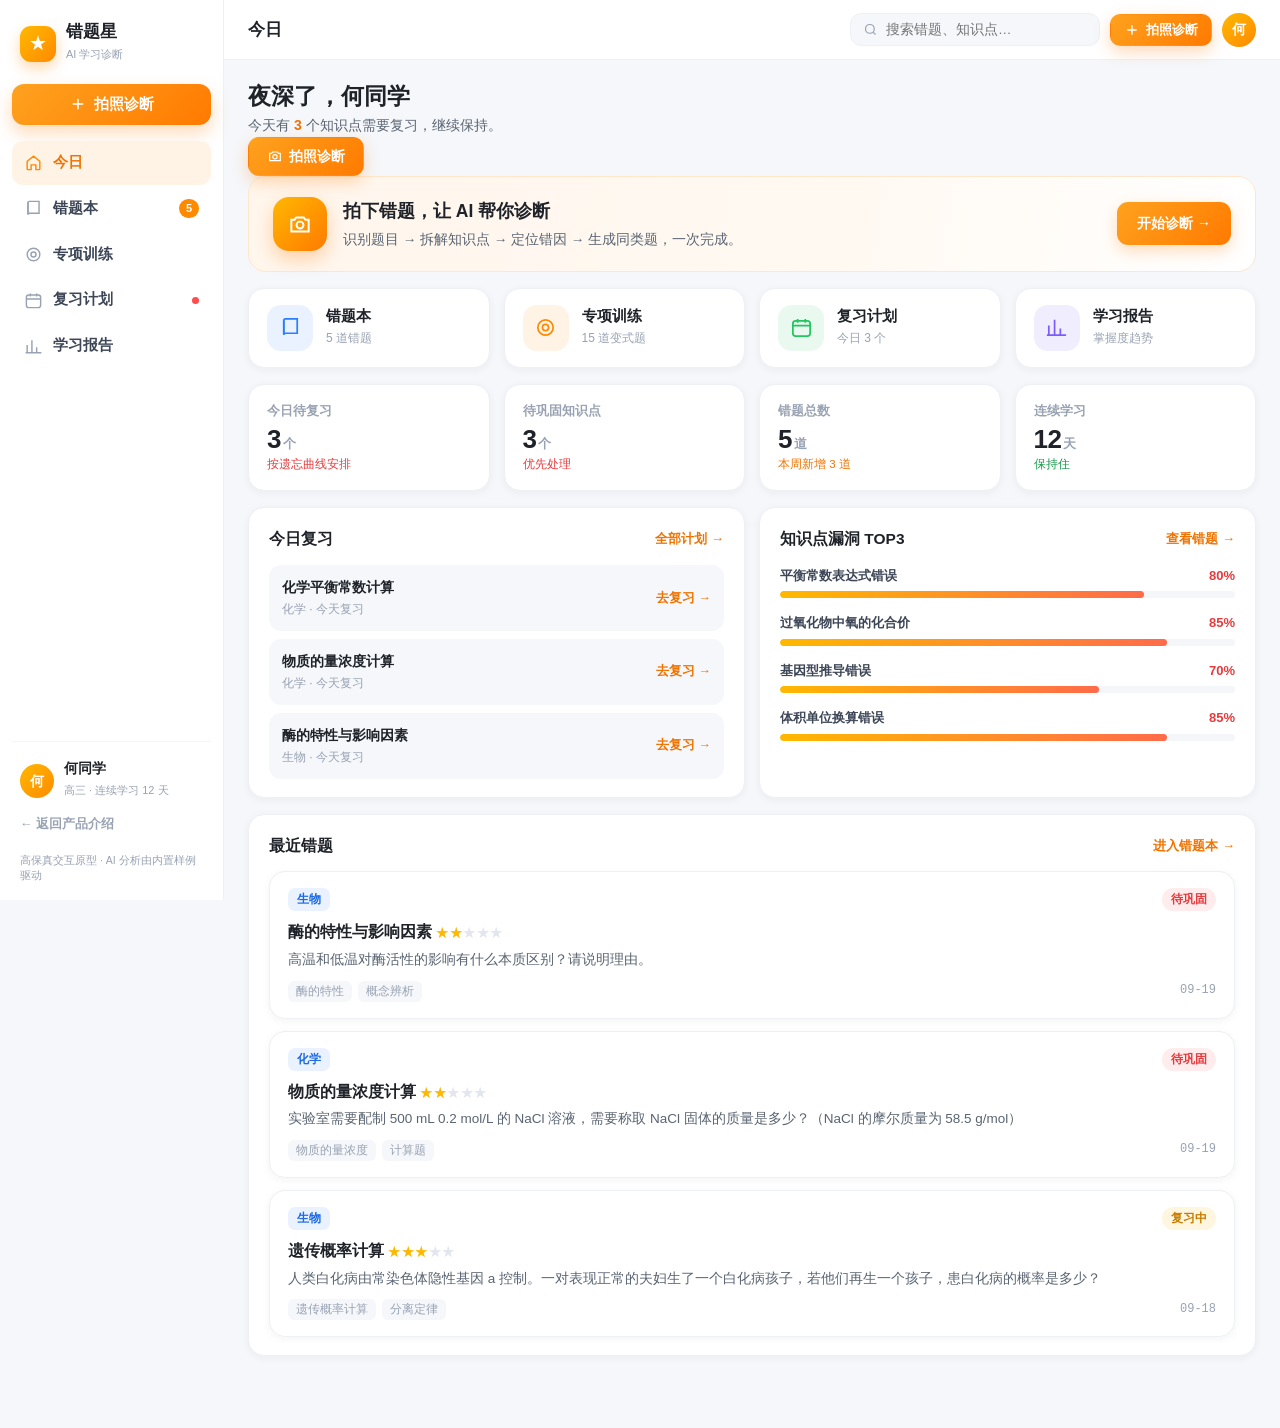
==== commit fd14c548: "Update demo-????????/index.html" ====
--- a/demo-知识点拆题训练器/index.html
+++ b/demo-知识点拆题训练器/index.html
@@ -5,7 +5,7 @@
 <meta name="viewport" content="width=device-width, initial-scale=1.0, viewport-fit=cover">
 <title>错题星 · AI 学习诊断与个性化训练</title>
 <meta name="description" content="错题星：拍照上传错题，AI 识别题目、拆解知识点、定位错因，生成分层同类题并按遗忘曲线安排复习。">
-<meta name="theme-color" content="#2F6BFF">
+<meta name="theme-color" content="#0E7C6B">
 <link rel="icon" href="data:image/svg+xml,%3Csvg xmlns='http://www.w3.org/2000/svg' viewBox='0 0 100 100'%3E%3Crect width='100' height='100' rx='24' fill='%232F6BFF'/%3E%3Cpath d='M50 18l7.6 21.6H81L63.7 52.3l6.7 22.2L50 61.1 29.6 74.5l6.7-22.2L19 39.6h23.4z' fill='white'/%3E%3C/svg%3E">
 <link rel="stylesheet" href="css/style.css">
 </head>
@@ -50,7 +50,7 @@
     <div class="side-foot">
       <div class="side-user"><span class="su-avatar">何</span><span class="su-text"><b>何同学</b><small>高三 · 连续学习 12 天</small></span></div>
       <a class="side-back" href="../index.html">← 返回产品介绍</a>
-      <div class="side-note">产品原型 · AI 分析由 ai.js 提供内置样例</div>
+      <div class="side-note">高保真交互原型 · AI 分析由内置样例驱动</div>
     </div>
   </aside>
 
@@ -87,3 +87,4 @@
 <script src="js/app.js"></script>
 </body>
 </html>
+
